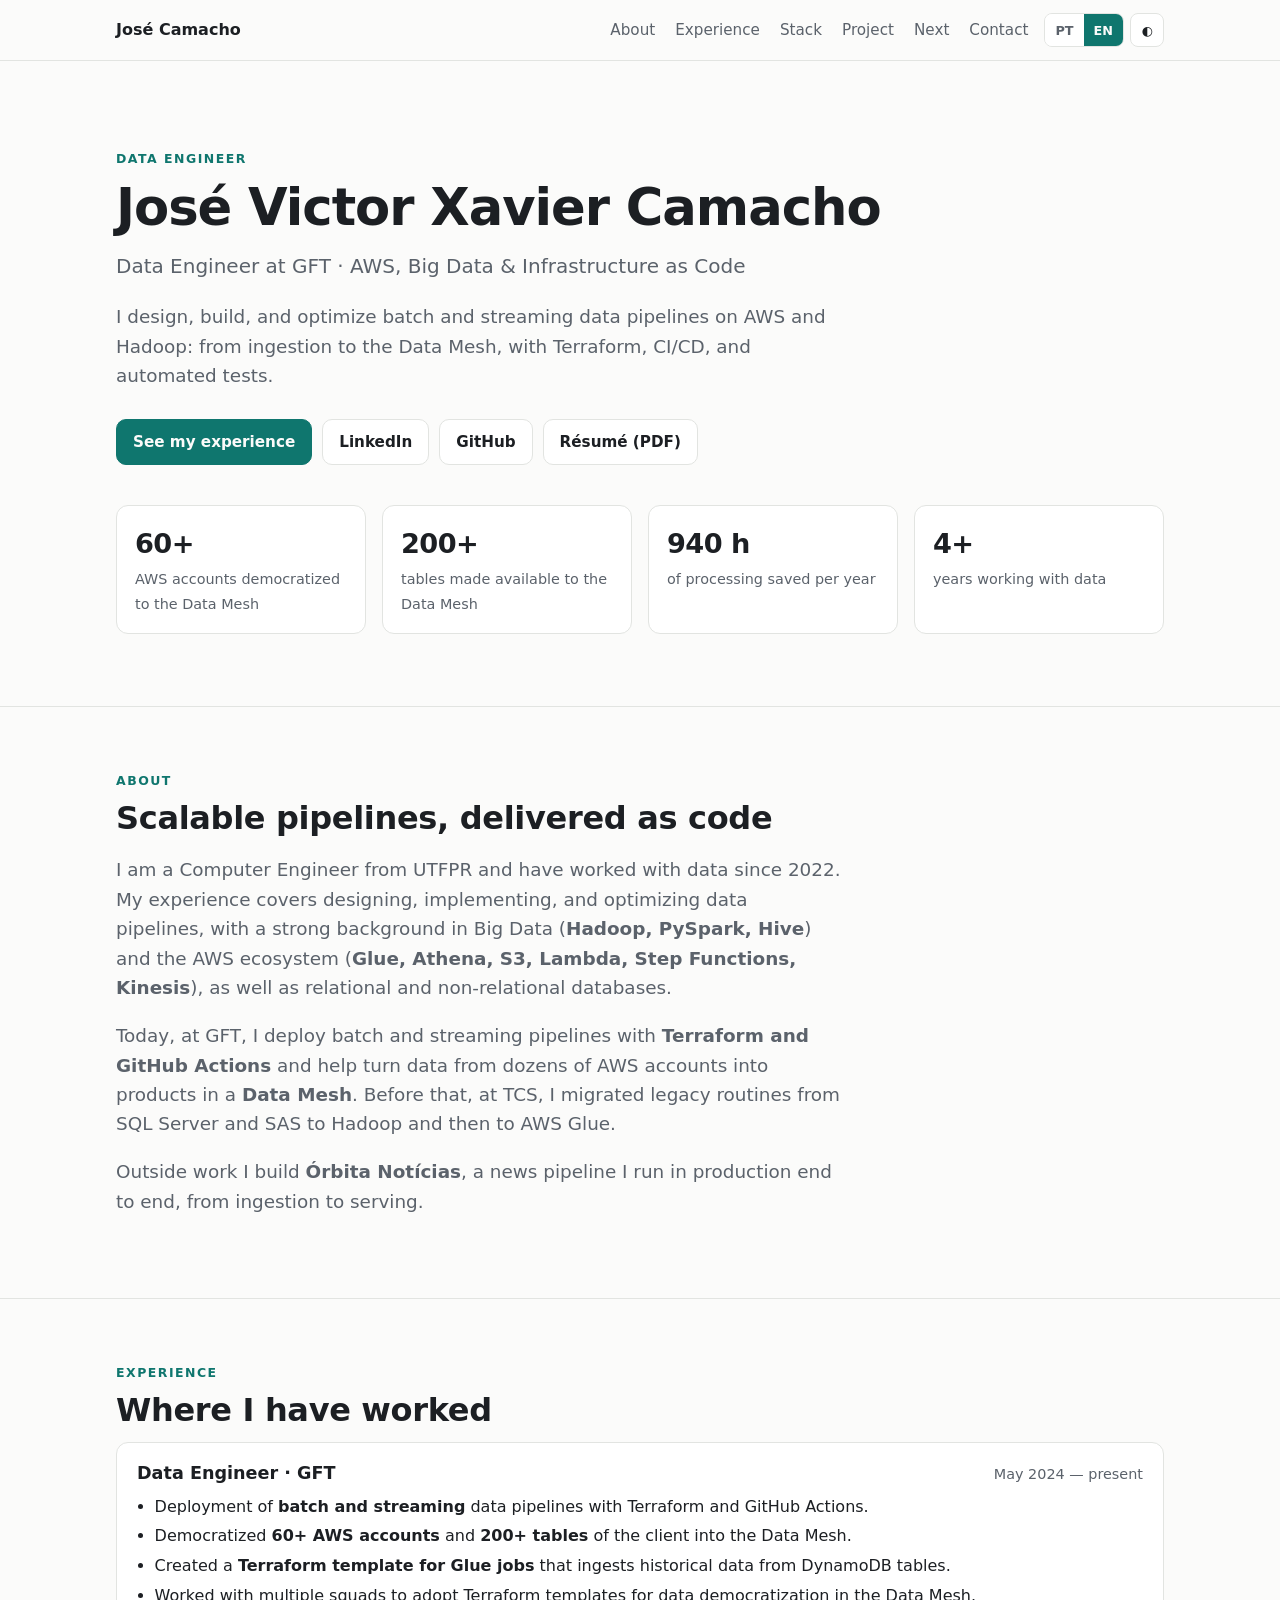
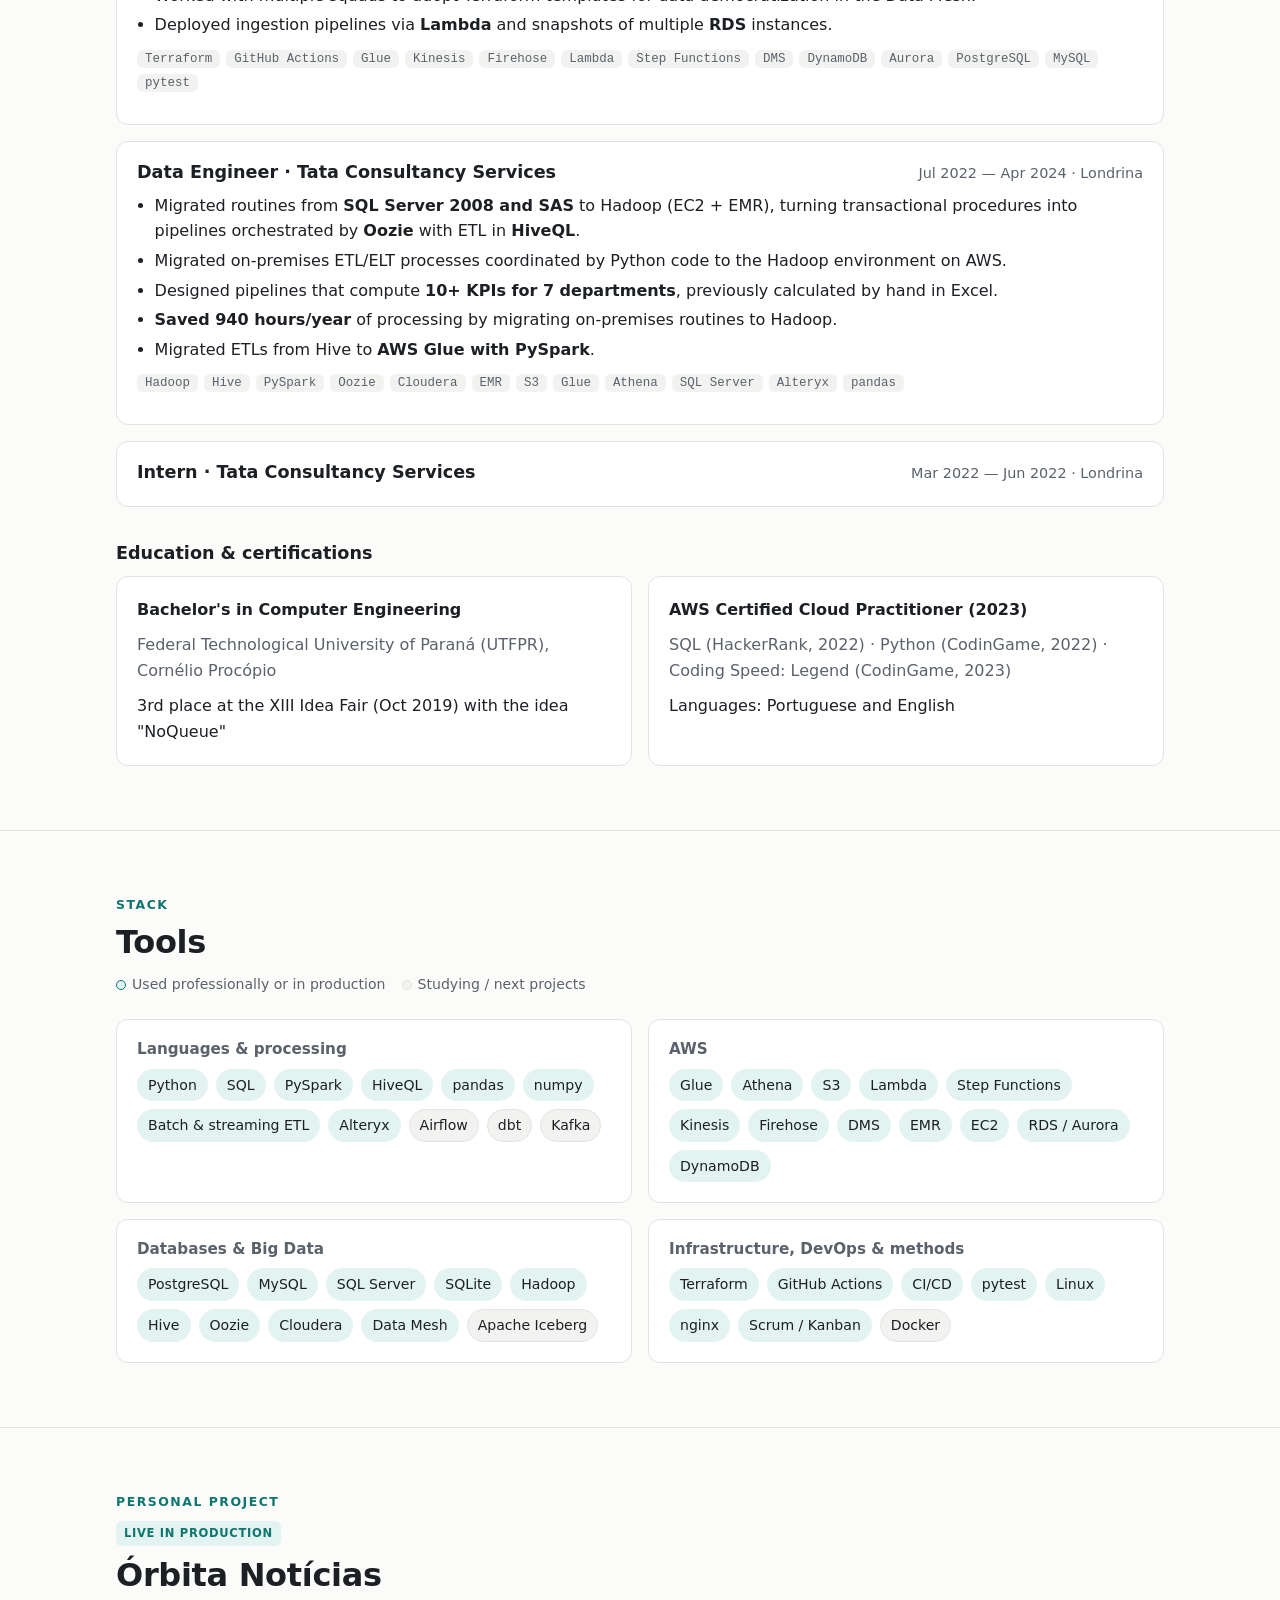
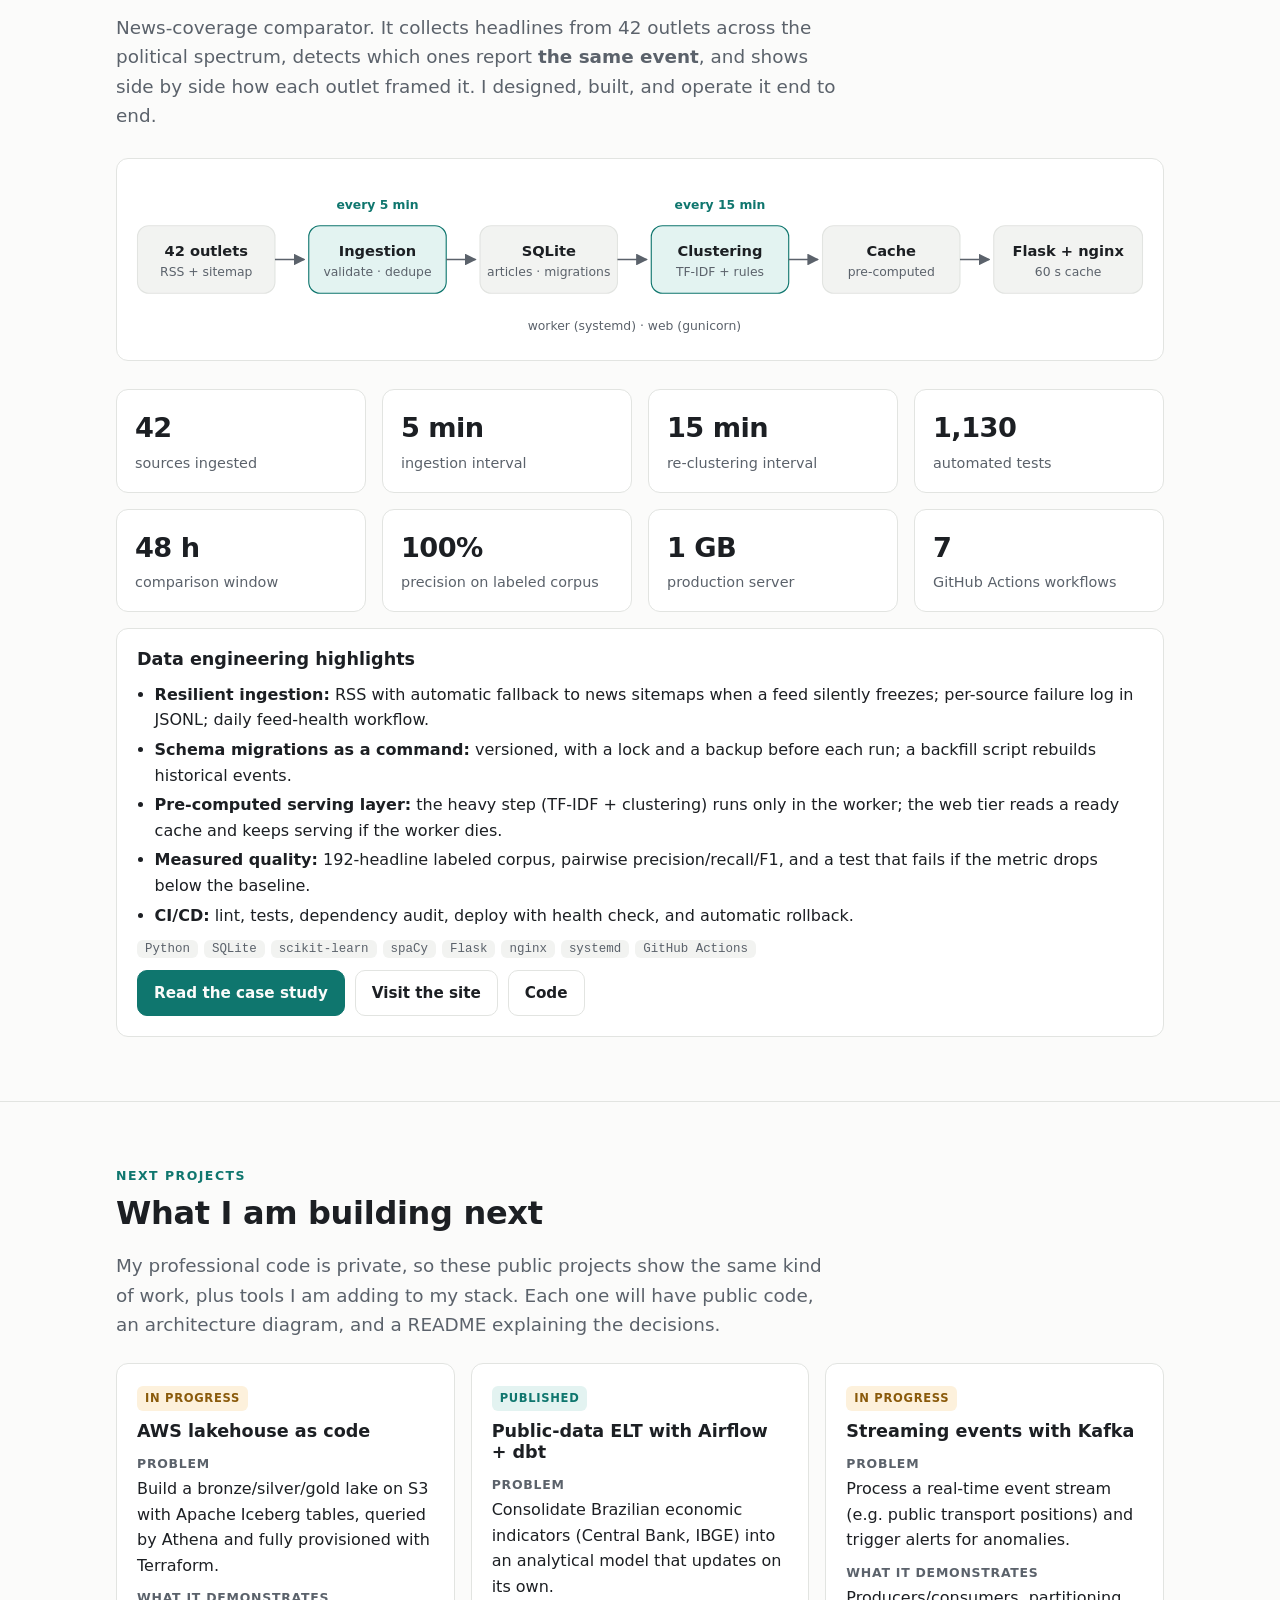
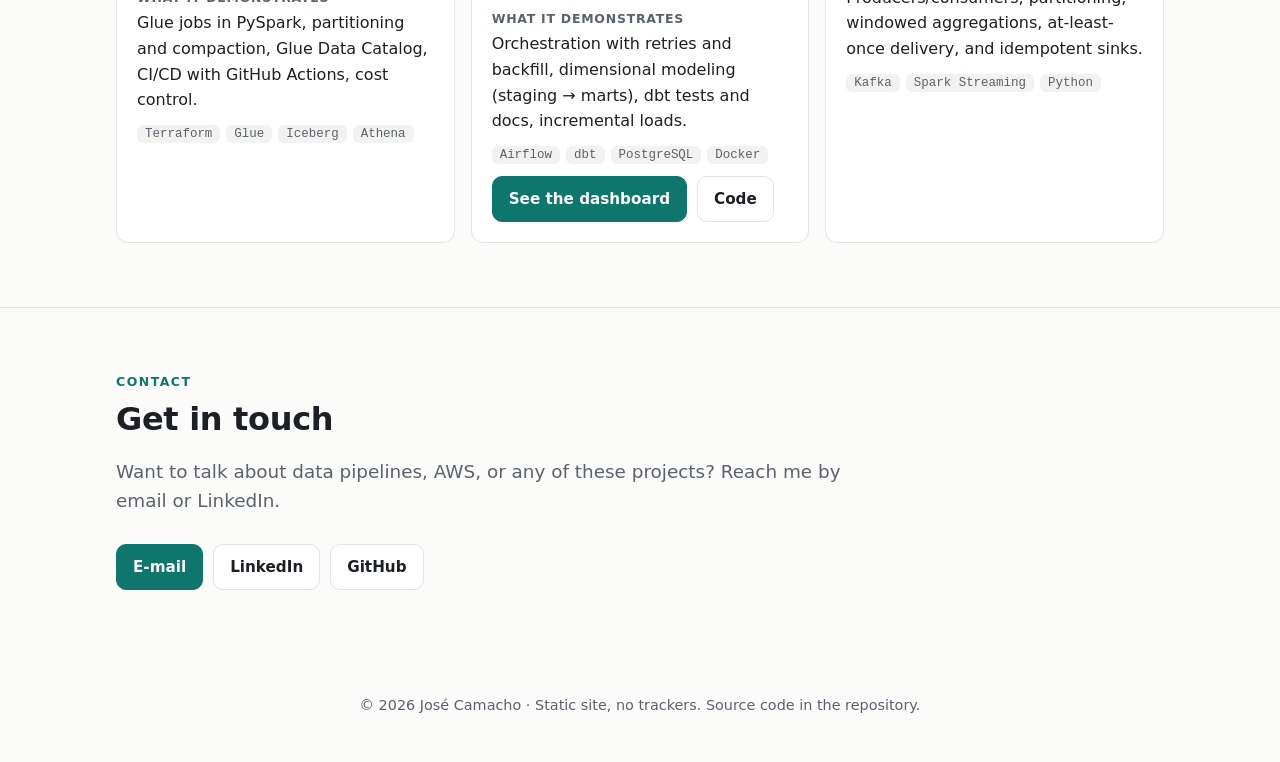
==== index.html @ 3e90113f "Projeto indicadores-br publicado: links para o painel e o código Co-Authored-By: Claude Opus 5.5 <no" ====
<!doctype html>
<html lang="pt-BR">
<head>
<meta charset="utf-8">
<meta name="viewport" content="width=device-width, initial-scale=1">
<title data-title-en="José Camacho · Data Engineer">José Camacho · Engenheiro de Dados</title>
<meta name="description" content="José Camacho, Data Engineer: pipelines batch e streaming em AWS e Hadoop, Terraform, CI/CD e Data Mesh. Data Engineering portfolio.">
<link rel="stylesheet" href="assets/style.css">
</head>
<body>
<header class="topbar">
  <div class="wrap">
    <a class="brand" href="#top" data-cfg="name">José Camacho</a>
    <nav class="nav" aria-label="Principal">
      <a href="#sobre" data-i18n="nav.about">Sobre</a>
      <a href="#experiencia" data-i18n="nav.exp">Experiência</a>
      <a href="#stack" data-i18n="nav.stack">Stack</a>
      <a href="#destaque" data-i18n="nav.featured">Projeto</a>
      <a href="#proximos" data-i18n="nav.roadmap">Próximos</a>
      <a href="#contato" data-i18n="nav.contact">Contato</a>
    </nav>
    <div class="controls">
      <div class="lang-switch" role="group" aria-label="Idioma / Language">
        <button type="button" data-lang="pt" aria-pressed="true">PT</button>
        <button type="button" data-lang="en" aria-pressed="false">EN</button>
      </div>
      <button type="button" class="btn-icon" id="theme-toggle" aria-label="Tema / Theme">◐</button>
    </div>
  </div>
</header>

<main id="top">
  <section class="hero">
    <div class="wrap">
      <p class="eyebrow" data-i18n="hero.eyebrow">Engenheiro de Dados</p>
      <h1>José Victor Xavier Camacho</h1>
      <p class="role" data-i18n="hero.role">Data Engineer na GFT · AWS, Big Data e Infraestrutura como Código</p>
      <p class="lead" data-i18n="hero.lead">Projeto, construo e otimizo pipelines de dados batch e streaming em AWS e Hadoop: da ingestão ao Data Mesh, com Terraform, CI/CD e testes automatizados.</p>
      <div class="actions">
        <a class="btn primary" href="#experiencia" data-i18n="hero.cta.exp">Ver experiência</a>
        <a class="btn" data-cfg-href="linkedin" href="https://www.linkedin.com/in/jvcamacho/">LinkedIn</a>
        <a class="btn" data-cfg-href="github" href="https://github.com/jvcamacho1">GitHub</a>
        <a class="btn" data-cv href="cv/curriculo-pt.pdf" data-i18n="hero.cta.cv">Currículo (PDF)</a>
      </div>
      <div class="grid cols-4" style="margin-top:40px">
        <div class="stat"><b>60+</b><span data-i18n="num.1">contas AWS democratizadas no Data Mesh</span></div>
        <div class="stat"><b>200+</b><span data-i18n="num.2">tabelas disponibilizadas no Data Mesh</span></div>
        <div class="stat"><b data-i18n="num.3.v">940 h</b><span data-i18n="num.3">de processamento economizadas por ano</span></div>
        <div class="stat"><b data-i18n="num.4.v">4+</b><span data-i18n="num.4">anos trabalhando com dados</span></div>
      </div>
    </div>
  </section>

  <section id="sobre">
    <div class="wrap">
      <p class="eyebrow" data-i18n="about.eyebrow">Sobre</p>
      <h2 data-i18n="about.title">Pipelines escaláveis, entregues como código</h2>
      <p class="lead" data-i18n="about.p1">Sou Engenheiro de Computação pela UTFPR e trabalho com dados desde 2022. Minha experiência inclui projetar, implementar e otimizar pipelines de dados, com base sólida em Big Data (<strong>Hadoop, PySpark, Hive</strong>) e no ecossistema AWS (<strong>Glue, Athena, S3, Lambda, Step Functions, Kinesis</strong>), além de bancos relacionais e não relacionais.</p>
      <p class="lead" data-i18n="about.p2">Hoje, na GFT, implanto pipelines batch e streaming com <strong>Terraform e GitHub Actions</strong> e ajudo a transformar dados de dezenas de contas AWS em produtos num <strong>Data Mesh</strong>. Antes, na TCS, migrei rotinas legadas de SQL Server e SAS para Hadoop e, depois, para AWS Glue.</p>
      <p class="lead" data-i18n="about.p3">Fora do trabalho, construo o <strong>Órbita Notícias</strong>, um pipeline de notícias que opero em produção de ponta a ponta, da ingestão ao serving.</p>
    </div>
  </section>

  <section id="experiencia">
    <div class="wrap">
      <p class="eyebrow" data-i18n="exp.eyebrow">Experiência</p>
      <h2 data-i18n="exp.title">Onde trabalhei</h2>
      <div class="timeline">
        <article class="card job">
          <header><h3 data-i18n="exp.gft.role">Data Engineer · GFT</h3><span class="date" data-i18n="exp.gft.date">mai 2024 — atual</span></header>
          <ul class="check">
            <li data-i18n="exp.gft.1">Implantação de pipelines de dados <strong>batch e streaming</strong> com Terraform e GitHub Actions.</li>
            <li data-i18n="exp.gft.2">Democratização de <strong>mais de 60 contas AWS</strong> e <strong>mais de 200 tabelas</strong> do cliente para o Data Mesh.</li>
            <li data-i18n="exp.gft.3">Criação de um <strong>template Terraform para jobs do Glue</strong> que ingere dados históricos de tabelas do DynamoDB.</li>
            <li data-i18n="exp.gft.4">Trabalho com múltiplas squads na adoção de templates Terraform para a democratização de dados no Data Mesh.</li>
            <li data-i18n="exp.gft.5">Implantação de pipelines de ingestão via <strong>Lambda</strong> e snapshots de diversas instâncias do <strong>RDS</strong>.</li>
          </ul>
          <ul class="tags"><li>Terraform</li><li>GitHub Actions</li><li>Glue</li><li>Kinesis</li><li>Firehose</li><li>Lambda</li><li>Step Functions</li><li>DMS</li><li>DynamoDB</li><li>Aurora</li><li>PostgreSQL</li><li>MySQL</li><li>pytest</li></ul>
        </article>
        <article class="card job">
          <header><h3 data-i18n="exp.tcs.role">Data Engineer · Tata Consultancy Services</h3><span class="date" data-i18n="exp.tcs.date">jul 2022 — abr 2024 · Londrina</span></header>
          <ul class="check">
            <li data-i18n="exp.tcs.1">Migração de rotinas do <strong>SQL Server 2008 e SAS</strong> para Hadoop (EC2 + EMR), convertendo procedimentos transacionais em pipelines orquestrados pelo <strong>Oozie</strong> com ETL em <strong>HiveQL</strong>.</li>
            <li data-i18n="exp.tcs.2">Migração de processos ETL/ELT coordenados por código Python on-premises para o ambiente Hadoop na AWS.</li>
            <li data-i18n="exp.tcs.3">Pipelines que calculam <strong>mais de 10 KPIs de 7 departamentos</strong>, antes calculados à mão no Excel.</li>
            <li data-i18n="exp.tcs.4"><strong>Economia de 940 horas/ano</strong> de processamento com a migração do on-premises para Hadoop.</li>
            <li data-i18n="exp.tcs.5">Migração de ETLs em Hive para <strong>AWS Glue com PySpark</strong>.</li>
          </ul>
          <ul class="tags"><li>Hadoop</li><li>Hive</li><li>PySpark</li><li>Oozie</li><li>Cloudera</li><li>EMR</li><li>S3</li><li>Glue</li><li>Athena</li><li>SQL Server</li><li>Alteryx</li><li>pandas</li></ul>
        </article>
        <article class="card job">
          <header><h3 data-i18n="exp.intern.role">Estagiário · Tata Consultancy Services</h3><span class="date" data-i18n="exp.intern.date">mar 2022 — jun 2022 · Londrina</span></header>
        </article>
      </div>

      <h3 style="margin-top:36px" data-i18n="edu.title">Formação e certificações</h3>
      <div class="grid cols-2">
        <div class="card">
          <p><strong data-i18n="edu.degree">Bacharelado em Engenharia da Computação</strong></p>
          <p class="muted" data-i18n="edu.school">Universidade Tecnológica Federal do Paraná (UTFPR), Cornélio Procópio</p>
          <p data-i18n="edu.award">3º lugar na XIII Feira de Ideias (out 2019) com a ideia "NoQueue"</p>
        </div>
        <div class="card">
          <p><strong data-i18n="edu.cert">AWS Certified Cloud Practitioner (2023)</strong></p>
          <p class="muted" data-i18n="edu.courses">SQL (HackerRank, 2022) · Python (CodinGame, 2022) · Coding Speed: Legend (CodinGame, 2023)</p>
          <p data-i18n="edu.lang">Idiomas: português e inglês</p>
        </div>
      </div>
    </div>
  </section>

  <section id="stack">
    <div class="wrap">
      <p class="eyebrow" data-i18n="stack.eyebrow">Stack</p>
      <h2 data-i18n="stack.title">Ferramentas</h2>
      <div class="legend">
        <span><i style="background:var(--accent-soft);border:1px solid var(--accent)"></i><span data-i18n="stack.legend.used">Usado profissionalmente ou em produção</span></span>
        <span><i style="background:var(--surface-2);border:1px solid var(--border)"></i><span data-i18n="stack.legend.learning">Em estudo / próximos projetos</span></span>
      </div>
      <!-- "chip used" = já usado; "chip" = estudando. -->
      <div class="grid cols-2">
        <div class="card stack-group">
          <h3 data-i18n="stack.g.lang">Linguagens e processamento</h3>
          <ul class="chips">
            <li class="chip used">Python</li><li class="chip used">SQL</li><li class="chip used">PySpark</li><li class="chip used">HiveQL</li>
            <li class="chip used">pandas</li><li class="chip used">numpy</li><li class="chip used" data-i18n="stack.batch">ETL batch e streaming</li>
            <li class="chip used">Alteryx</li><li class="chip">Airflow</li><li class="chip">dbt</li><li class="chip">Kafka</li>
          </ul>
        </div>
        <div class="card stack-group">
          <h3 data-i18n="stack.g.aws">AWS</h3>
          <ul class="chips">
            <li class="chip used">Glue</li><li class="chip used">Athena</li><li class="chip used">S3</li><li class="chip used">Lambda</li>
            <li class="chip used">Step Functions</li><li class="chip used">Kinesis</li><li class="chip used">Firehose</li><li class="chip used">DMS</li>
            <li class="chip used">EMR</li><li class="chip used">EC2</li><li class="chip used">RDS / Aurora</li><li class="chip used">DynamoDB</li>
          </ul>
        </div>
        <div class="card stack-group">
          <h3 data-i18n="stack.g.storage">Bancos de dados e Big Data</h3>
          <ul class="chips">
            <li class="chip used">PostgreSQL</li><li class="chip used">MySQL</li><li class="chip used">SQL Server</li><li class="chip used">SQLite</li>
            <li class="chip used">Hadoop</li><li class="chip used">Hive</li><li class="chip used">Oozie</li><li class="chip used">Cloudera</li>
            <li class="chip used">Data Mesh</li><li class="chip">Apache Iceberg</li>
          </ul>
        </div>
        <div class="card stack-group">
          <h3 data-i18n="stack.g.ops">Infraestrutura, DevOps e métodos</h3>
          <ul class="chips">
            <li class="chip used">Terraform</li><li class="chip used">GitHub Actions</li><li class="chip used">CI/CD</li><li class="chip used">pytest</li>
            <li class="chip used">Linux</li><li class="chip used">nginx</li><li class="chip used" data-i18n="stack.agile">Scrum / Kanban</li><li class="chip">Docker</li>
          </ul>
        </div>
      </div>
    </div>
  </section>

  <section id="destaque">
    <div class="wrap">
      <p class="eyebrow" data-i18n="feat.eyebrow">Projeto pessoal</p>
      <span class="badge live" data-i18n="feat.badge">No ar em produção</span>
      <h2>Órbita Notícias</h2>
      <p class="lead" data-i18n="feat.desc">Comparador de cobertura jornalística. Coleta as manchetes de 42 veículos de todo o espectro político, detecta quais tratam do <strong>mesmo acontecimento</strong> e mostra, lado a lado, como cada um enquadrou o fato. Projetei, construí e opero o sistema de ponta a ponta.</p>

      <div class="pipeline">
<svg viewBox="0 0 900 150" role="img" aria-labelledby="pipe-t">
  <title id="pipe-t">Pipeline: fontes → ingestão → SQLite → agrupamento → cache → Flask + nginx</title>
  <defs><marker id="arr" viewBox="0 0 10 10" refX="9" refY="5" markerWidth="7" markerHeight="7" orient="auto"><path d="M0,0 L10,5 L0,10 z" fill="currentColor" style="color:var(--muted)"/></marker></defs>
  <g class="node"><rect x="4" y="45" width="122" height="60" rx="10"/><text x="65" y="72" text-anchor="middle" data-i18n="pipe.src">42 veículos</text><text class="sub" x="65" y="90" text-anchor="middle" data-i18n="pipe.src.sub">RSS + sitemap</text></g>
  <g class="node hl"><rect x="156" y="45" width="122" height="60" rx="10"/><text x="217" y="72" text-anchor="middle" data-i18n="pipe.ingest">Ingestão</text><text class="sub" x="217" y="90" text-anchor="middle" data-i18n="pipe.ingest.sub">valida · deduplica</text></g>
  <g class="node"><rect x="308" y="45" width="122" height="60" rx="10"/><text x="369" y="72" text-anchor="middle" data-i18n="pipe.store">SQLite</text><text class="sub" x="369" y="90" text-anchor="middle" data-i18n="pipe.store.sub">artigos · migrações</text></g>
  <g class="node hl"><rect x="460" y="45" width="122" height="60" rx="10"/><text x="521" y="72" text-anchor="middle" data-i18n="pipe.cluster">Agrupamento</text><text class="sub" x="521" y="90" text-anchor="middle" data-i18n="pipe.cluster.sub">TF-IDF + regras</text></g>
  <g class="node"><rect x="612" y="45" width="122" height="60" rx="10"/><text x="673" y="72" text-anchor="middle" data-i18n="pipe.cache">Cache</text><text class="sub" x="673" y="90" text-anchor="middle" data-i18n="pipe.cache.sub">pré-computado</text></g>
  <g class="node"><rect x="764" y="45" width="132" height="60" rx="10"/><text x="830" y="72" text-anchor="middle" data-i18n="pipe.serve">Flask + nginx</text><text class="sub" x="830" y="90" text-anchor="middle" data-i18n="pipe.serve.sub">cache de 60 s</text></g>
  <path class="edge" d="M126,75 H152" marker-end="url(#arr)"/><path class="edge" d="M278,75 H304" marker-end="url(#arr)"/>
  <path class="edge" d="M430,75 H456" marker-end="url(#arr)"/><path class="edge" d="M582,75 H608" marker-end="url(#arr)"/>
  <path class="edge" d="M734,75 H760" marker-end="url(#arr)"/>
  <text class="edge-label" x="217" y="30" text-anchor="middle" data-i18n="pipe.every5">a cada 5 min</text>
  <text class="edge-label" x="521" y="30" text-anchor="middle" data-i18n="pipe.every15">a cada 15 min</text>
  <text class="sub" x="445" y="138" text-anchor="middle">worker (systemd)  ·  web (gunicorn)</text>
</svg>

      </div>

      <div class="grid cols-4">
        <div class="stat"><b>42</b><span data-i18n="feat.s1">fontes ingeridas</span></div>
        <div class="stat"><b>5 min</b><span data-i18n="feat.s2">intervalo de ingestão</span></div>
        <div class="stat"><b>15 min</b><span data-i18n="feat.s3">intervalo de reagrupamento</span></div>
        <div class="stat"><b data-i18n="feat.v4">1.130</b><span data-i18n="feat.s4">testes automatizados</span></div>
        <div class="stat"><b>48 h</b><span data-i18n="feat.s5">janela de comparação</span></div>
        <div class="stat"><b>100%</b><span data-i18n="feat.s6">precision no corpus rotulado</span></div>
        <div class="stat"><b>1 GB</b><span data-i18n="feat.s7">servidor de produção</span></div>
        <div class="stat"><b>7</b><span data-i18n="feat.s8">workflows no GitHub Actions</span></div>
      </div>

      <div class="card" style="margin-top:16px">
        <h3 data-i18n="feat.hl.title">Destaques de engenharia de dados</h3>
        <ul class="check">
          <li data-i18n="feat.hl.1"><strong>Ingestão resiliente:</strong> RSS com fallback automático para o sitemap de notícias quando o feed congela sem aviso; log de falhas por fonte em JSONL; workflow diário de saúde dos feeds.</li>
          <li data-i18n="feat.hl.2"><strong>Migrações de schema como comando:</strong> versionadas, com trava e backup antes de cada execução; um script de backfill reconstrói eventos antigos.</li>
          <li data-i18n="feat.hl.3"><strong>Camada de serving pré-computada:</strong> a etapa pesada (TF-IDF + agrupamento) roda só no worker; a camada web lê um cache pronto e continua no ar se o worker cair.</li>
          <li data-i18n="feat.hl.4"><strong>Qualidade medida:</strong> corpus rotulado de 192 manchetes, precision/recall/F1 por par e um teste que reprova se a métrica cair abaixo da linha de base.</li>
          <li data-i18n="feat.hl.5"><strong>CI/CD:</strong> lint, testes, auditoria de dependências, deploy com health check e rollback automático.</li>
        </ul>
        <ul class="tags"><li>Python</li><li>SQLite</li><li>scikit-learn</li><li>spaCy</li><li>Flask</li><li>nginx</li><li>systemd</li><li>GitHub Actions</li></ul>
        <div class="actions" style="margin-top:12px">
          <a class="btn primary" href="projetos/orbita.html" data-i18n="feat.cta.case">Ler o estudo de caso</a>
          <a class="btn" data-cfg-href="orbita_site" href="#" data-i18n="feat.cta.site">Visitar o site</a>
          <a class="btn" data-cfg-href="orbita_repo" href="#" data-i18n="feat.cta.repo">Código</a>
        </div>
      </div>
    </div>
  </section>

  <section id="proximos">
    <div class="wrap">
      <p class="eyebrow" data-i18n="road.eyebrow">Próximos projetos</p>
      <h2 data-i18n="road.title">O que estou construindo agora</h2>
      <p class="lead" data-i18n="road.lead">Meu código profissional é privado, então estes projetos públicos mostram o mesmo tipo de trabalho, somados a ferramentas que estou adicionando à minha stack. Cada um terá código público, diagrama de arquitetura e um README explicando as decisões.</p>
      <div class="grid cols-3" style="margin-top:24px">
        <article class="card">
          <span class="badge" data-i18n="road.badge">Em construção</span>
          <h3 data-i18n="road.1.title">Lakehouse na AWS como código</h3>
          <dl>
            <dt data-i18n="road.dt.problem">Problema</dt>
            <dd data-i18n="road.1.problem">Montar um lake bronze/silver/gold no S3 com tabelas Apache Iceberg, consultado pelo Athena e provisionado inteiro com Terraform.</dd>
            <dt data-i18n="road.dt.shows">O que demonstra</dt>
            <dd data-i18n="road.1.shows">Jobs do Glue em PySpark, particionamento e compactação, Glue Data Catalog, CI/CD com GitHub Actions, controle de custos.</dd>
          </dl>
          <ul class="tags"><li>Terraform</li><li>Glue</li><li>Iceberg</li><li>Athena</li></ul>
        </article>
        <article class="card">
          <span class="badge live" data-i18n="road.badge.live">Publicado</span>
          <h3 data-i18n="road.2.title">ELT de dados públicos com Airflow + dbt</h3>
          <dl>
            <dt data-i18n="road.dt.problem">Problema</dt>
            <dd data-i18n="road.2.problem">Consolidar indicadores econômicos brasileiros (Banco Central, IBGE) num modelo analítico que se atualiza sozinho.</dd>
            <dt data-i18n="road.dt.shows">O que demonstra</dt>
            <dd data-i18n="road.2.shows">Orquestração com retries e backfill, modelagem dimensional (staging → marts), testes e documentação no dbt, cargas incrementais.</dd>
          </dl>
          <ul class="tags"><li>Airflow</li><li>dbt</li><li>PostgreSQL</li><li>Docker</li></ul>
          <div class="actions" style="margin-top:12px">
            <a class="btn primary" href="https://jvcamacho1.github.io/indicadores-br/" data-i18n="road.2.painel">Ver o painel</a>
            <a class="btn" href="https://github.com/jvcamacho1/indicadores-br" data-i18n="feat.cta.repo">Código</a>
          </div>
        </article>
        <article class="card">
          <span class="badge" data-i18n="road.badge">Em construção</span>
          <h3 data-i18n="road.3.title">Eventos em streaming com Kafka</h3>
          <dl>
            <dt data-i18n="road.dt.problem">Problema</dt>
            <dd data-i18n="road.3.problem">Processar um fluxo de eventos em tempo real (ex.: posição dos ônibus) e disparar alertas quando houver anomalia.</dd>
            <dt data-i18n="road.dt.shows">O que demonstra</dt>
            <dd data-i18n="road.3.shows">Producers/consumers, particionamento, agregações em janelas de tempo, entrega at-least-once e sinks idempotentes.</dd>
          </dl>
          <ul class="tags"><li>Kafka</li><li>Spark Streaming</li><li>Python</li></ul>
        </article>
      </div>
    </div>
  </section>

  <section id="contato">
    <div class="wrap">
      <p class="eyebrow" data-i18n="contact.eyebrow">Contato</p>
      <h2 data-i18n="contact.title">Fale comigo</h2>
      <p class="lead" data-i18n="contact.lead">Quer conversar sobre pipelines de dados, AWS ou algum destes projetos? Me chame por e-mail ou pelo LinkedIn.</p>
      <div class="actions">
        <a class="btn primary" data-cfg-href="email" href="mailto:jv_camacho@hotmail.com">E-mail</a>
        <a class="btn" data-cfg-href="linkedin" href="https://www.linkedin.com/in/jvcamacho/">LinkedIn</a>
        <a class="btn" data-cfg-href="github" href="https://github.com/jvcamacho1">GitHub</a>
      </div>
    </div>
  </section>
</main>

<footer>
  <div class="wrap">© <span id="year"></span> <span data-cfg="name">José Camacho</span> · <span data-i18n="footer.text">Site estático, sem rastreadores. Código-fonte no repositório.</span></div>
</footer>
<script src="assets/i18n.js"></script>
</body>
</html>
---- assets/style.css ----
/* Portfolio — tema claro/escuro, mobile primeiro. Sem dependências. */
:root {
  --bg: #fbfbfa;
  --surface: #ffffff;
  --surface-2: #f2f3f1;
  --text: #1c1f23;
  --muted: #5b626b;
  --border: #e2e4e1;
  --accent: #0f766e;
  --accent-soft: #e3f3f1;
  --warn-soft: #fdf1dc;
  --warn: #8a5a0b;
  --code-bg: #f2f3f1;
  --radius: 12px;
  --maxw: 1080px;
  --font: "Inter", system-ui, -apple-system, "Segoe UI", Roboto, sans-serif;
  --mono: "JetBrains Mono", ui-monospace, SFMono-Regular, Menlo, Consolas, monospace;
  color-scheme: light;
}
@media (prefers-color-scheme: dark) {
  :root:not([data-theme="light"]) {
    --bg: #0f1215; --surface: #161a1e; --surface-2: #1d2227; --text: #e7e9ea;
    --muted: #9aa3ab; --border: #2a3036; --accent: #5eead4; --accent-soft: #123330;
    --warn-soft: #3a2c12; --warn: #f3c46b; --code-bg: #1d2227; color-scheme: dark;
  }
}
:root[data-theme="dark"] {
  --bg: #0f1215; --surface: #161a1e; --surface-2: #1d2227; --text: #e7e9ea;
  --muted: #9aa3ab; --border: #2a3036; --accent: #5eead4; --accent-soft: #123330;
  --warn-soft: #3a2c12; --warn: #f3c46b; --code-bg: #1d2227; color-scheme: dark;
}

*, *::before, *::after { box-sizing: border-box; }
html { scroll-behavior: smooth; }
body {
  margin: 0; background: var(--bg); color: var(--text);
  font: 16px/1.6 var(--font); -webkit-font-smoothing: antialiased;
  overflow-x: hidden;
}
a { color: var(--accent); text-underline-offset: 3px; }
img, svg { max-width: 100%; height: auto; }
code { font-family: var(--mono); font-size: .88em; background: var(--code-bg); padding: .1em .35em; border-radius: 5px; }
.wrap { max-width: var(--maxw); margin: 0 auto; padding: 0 16px; }

/* Cabeçalho */
.topbar {
  position: sticky; top: 0; z-index: 10;
  background: color-mix(in srgb, var(--bg) 88%, transparent);
  backdrop-filter: blur(8px); border-bottom: 1px solid var(--border);
}
.topbar .wrap { display: flex; align-items: center; gap: 16px; height: 60px; }
.brand { font-weight: 700; color: var(--text); text-decoration: none; margin-right: auto; white-space: nowrap; }
.nav { display: none; gap: 20px; }
.nav a { color: var(--muted); text-decoration: none; font-size: .95rem; }
.nav a:hover { color: var(--text); }
@media (min-width: 820px) { .nav { display: flex; } }
.controls { display: flex; gap: 6px; }
.btn-icon {
  border: 1px solid var(--border); background: var(--surface); color: var(--text);
  border-radius: 8px; height: 34px; min-width: 34px; padding: 0 10px;
  font: 600 .8rem var(--font); cursor: pointer;
}
.btn-icon:hover { border-color: var(--accent); }
.lang-switch { display: inline-flex; border: 1px solid var(--border); border-radius: 8px; overflow: hidden; }
.lang-switch button { border: 0; background: var(--surface); color: var(--muted); height: 32px; padding: 0 10px; font: 600 .8rem var(--font); cursor: pointer; }
.lang-switch button[aria-pressed="true"] { background: var(--accent); color: var(--bg); }

/* Seções */
section { padding: 64px 0; border-bottom: 1px solid var(--border); }
section:last-of-type { border-bottom: 0; }
h1, h2, h3 { line-height: 1.2; margin: 0 0 12px; }
h1 { font-size: clamp(2rem, 6vw, 3.2rem); letter-spacing: -.02em; }
h2 { font-size: clamp(1.5rem, 4vw, 2rem); letter-spacing: -.01em; }
h3 { font-size: 1.1rem; }
.eyebrow { text-transform: uppercase; letter-spacing: .12em; font-size: .78rem; font-weight: 700; color: var(--accent); margin: 0 0 8px; }
.lead { font-size: 1.15rem; color: var(--muted); max-width: 62ch; }
.muted { color: var(--muted); }

.hero { padding: 88px 0 72px; }
.hero .role { font-size: 1.25rem; color: var(--muted); margin: 0 0 20px; }
.actions { display: flex; flex-wrap: wrap; gap: 10px; margin-top: 28px; }
.btn {
  display: inline-flex; align-items: center; gap: 8px; padding: 10px 16px;
  border-radius: 10px; border: 1px solid var(--border); background: var(--surface);
  color: var(--text); text-decoration: none; font-weight: 600; font-size: .95rem;
}
.btn:hover { border-color: var(--accent); }
.btn.primary { background: var(--accent); border-color: var(--accent); color: var(--bg); }

/* Grades e cartões */
.grid { display: grid; gap: 16px; }
@media (min-width: 700px) { .grid.cols-2 { grid-template-columns: repeat(2, 1fr); } .grid.cols-3 { grid-template-columns: repeat(3, 1fr); } }
@media (min-width: 560px) { .grid.cols-4 { grid-template-columns: repeat(2, 1fr); } }
@media (min-width: 900px) { .grid.cols-4 { grid-template-columns: repeat(4, 1fr); } }
.card { background: var(--surface); border: 1px solid var(--border); border-radius: var(--radius); padding: 20px; }
.card p { margin: 0 0 10px; }
.card p:last-child { margin-bottom: 0; }

.stat { background: var(--surface); border: 1px solid var(--border); border-radius: var(--radius); padding: 16px 18px; }
.stat b { display: block; font-size: 1.7rem; letter-spacing: -.02em; }
.stat span { color: var(--muted); font-size: .9rem; }

/* Stack */
.stack-group h3 { font-size: .95rem; color: var(--muted); font-weight: 600; margin-bottom: 10px; }
.chips { display: flex; flex-wrap: wrap; gap: 8px; list-style: none; margin: 0; padding: 0; }
.chip { font-size: .88rem; padding: 4px 10px; border-radius: 999px; background: var(--surface-2); border: 1px solid var(--border); }
.chip.used { background: var(--accent-soft); border-color: transparent; color: var(--text); }
.legend { display: flex; flex-wrap: wrap; gap: 16px; font-size: .88rem; color: var(--muted); margin: 8px 0 24px; }
.legend i { display: inline-block; width: 10px; height: 10px; border-radius: 50%; margin-right: 6px; vertical-align: middle; }

/* Pipeline */
.pipeline { margin: 28px 0; background: var(--surface); border: 1px solid var(--border); border-radius: var(--radius); padding: 16px; overflow-x: auto; }
.pipeline svg { display: block; min-width: 640px; width: 100%; }
.pipeline .node rect { fill: var(--surface-2); stroke: var(--border); }
.pipeline .node.hl rect { fill: var(--accent-soft); stroke: var(--accent); }
.pipeline text { fill: var(--text); font: 600 13px var(--font); }
.pipeline text.sub { fill: var(--muted); font: 400 11px var(--font); }
.pipeline .edge { stroke: var(--muted); stroke-width: 1.5; fill: none; }
.pipeline .edge-label { fill: var(--accent); font: 600 11px var(--font); }

/* Projeto em destaque / roadmap */
.feature { display: grid; gap: 24px; }
.tags { display: flex; flex-wrap: wrap; gap: 6px; margin: 12px 0; padding: 0; list-style: none; }
.tags li { font: 500 .78rem var(--mono); padding: 2px 8px; border-radius: 6px; background: var(--surface-2); color: var(--muted); }
.badge { display: inline-block; font-size: .72rem; font-weight: 700; text-transform: uppercase; letter-spacing: .06em; padding: 3px 8px; border-radius: 6px; background: var(--warn-soft); color: var(--warn); margin-bottom: 10px; }
.badge.live { background: var(--accent-soft); color: var(--accent); }
.card dl { margin: 0; }
.card dt { font-size: .78rem; text-transform: uppercase; letter-spacing: .06em; color: var(--muted); margin-top: 10px; font-weight: 700; }
.card dd { margin: 2px 0 0; }
ul.check { padding-left: 1.1em; margin: 8px 0 0; }
ul.check li { margin: 4px 0; }

/* Estudo de caso */
.case section { padding: 44px 0; }
.case .toc { display: flex; flex-wrap: wrap; gap: 8px; margin-top: 20px; }
.case .toc a { font-size: .88rem; padding: 4px 10px; border: 1px solid var(--border); border-radius: 999px; text-decoration: none; color: var(--muted); }
.case p, .case li { max-width: 72ch; }
table { border-collapse: collapse; width: 100%; font-size: .92rem; }
.table-wrap { overflow-x: auto; border: 1px solid var(--border); border-radius: var(--radius); background: var(--surface); }
th, td { text-align: left; padding: 10px 14px; border-bottom: 1px solid var(--border); }
th { font-size: .8rem; text-transform: uppercase; letter-spacing: .05em; color: var(--muted); }
tr:last-child td { border-bottom: 0; }
tr.hl td { background: var(--accent-soft); font-weight: 600; }
.callout { border-left: 3px solid var(--accent); background: var(--surface); padding: 12px 16px; border-radius: 0 var(--radius) var(--radius) 0; margin: 16px 0; }

footer { padding: 40px 0; color: var(--muted); font-size: .9rem; text-align: center; }
:focus-visible { outline: 2px solid var(--accent); outline-offset: 2px; }
@media (prefers-reduced-motion: reduce) { html { scroll-behavior: auto; } }

/* Experiência */
.timeline { display: grid; gap: 16px; }
.job header { display: flex; flex-wrap: wrap; justify-content: space-between; align-items: baseline; gap: 4px 16px; }
.job header h3 { margin: 0; }
.job .date { color: var(--muted); font-size: .9rem; white-space: nowrap; }
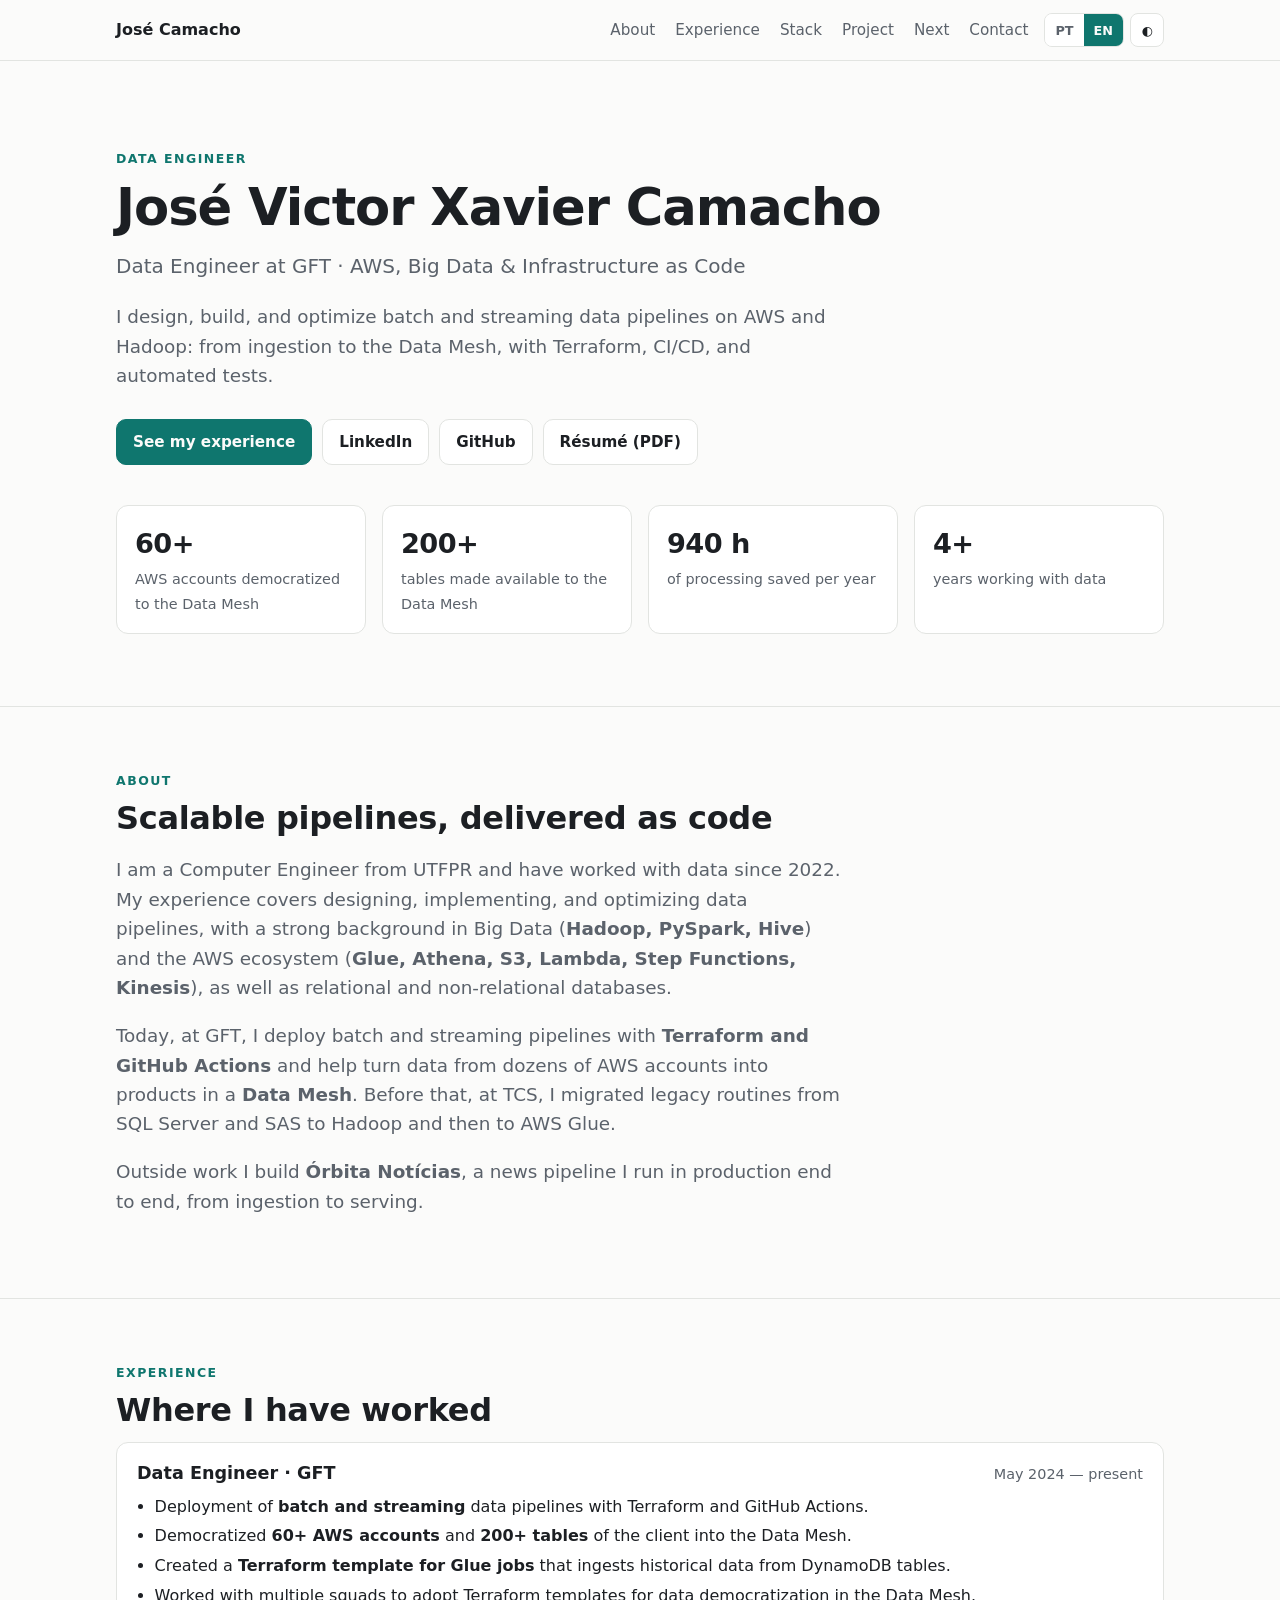
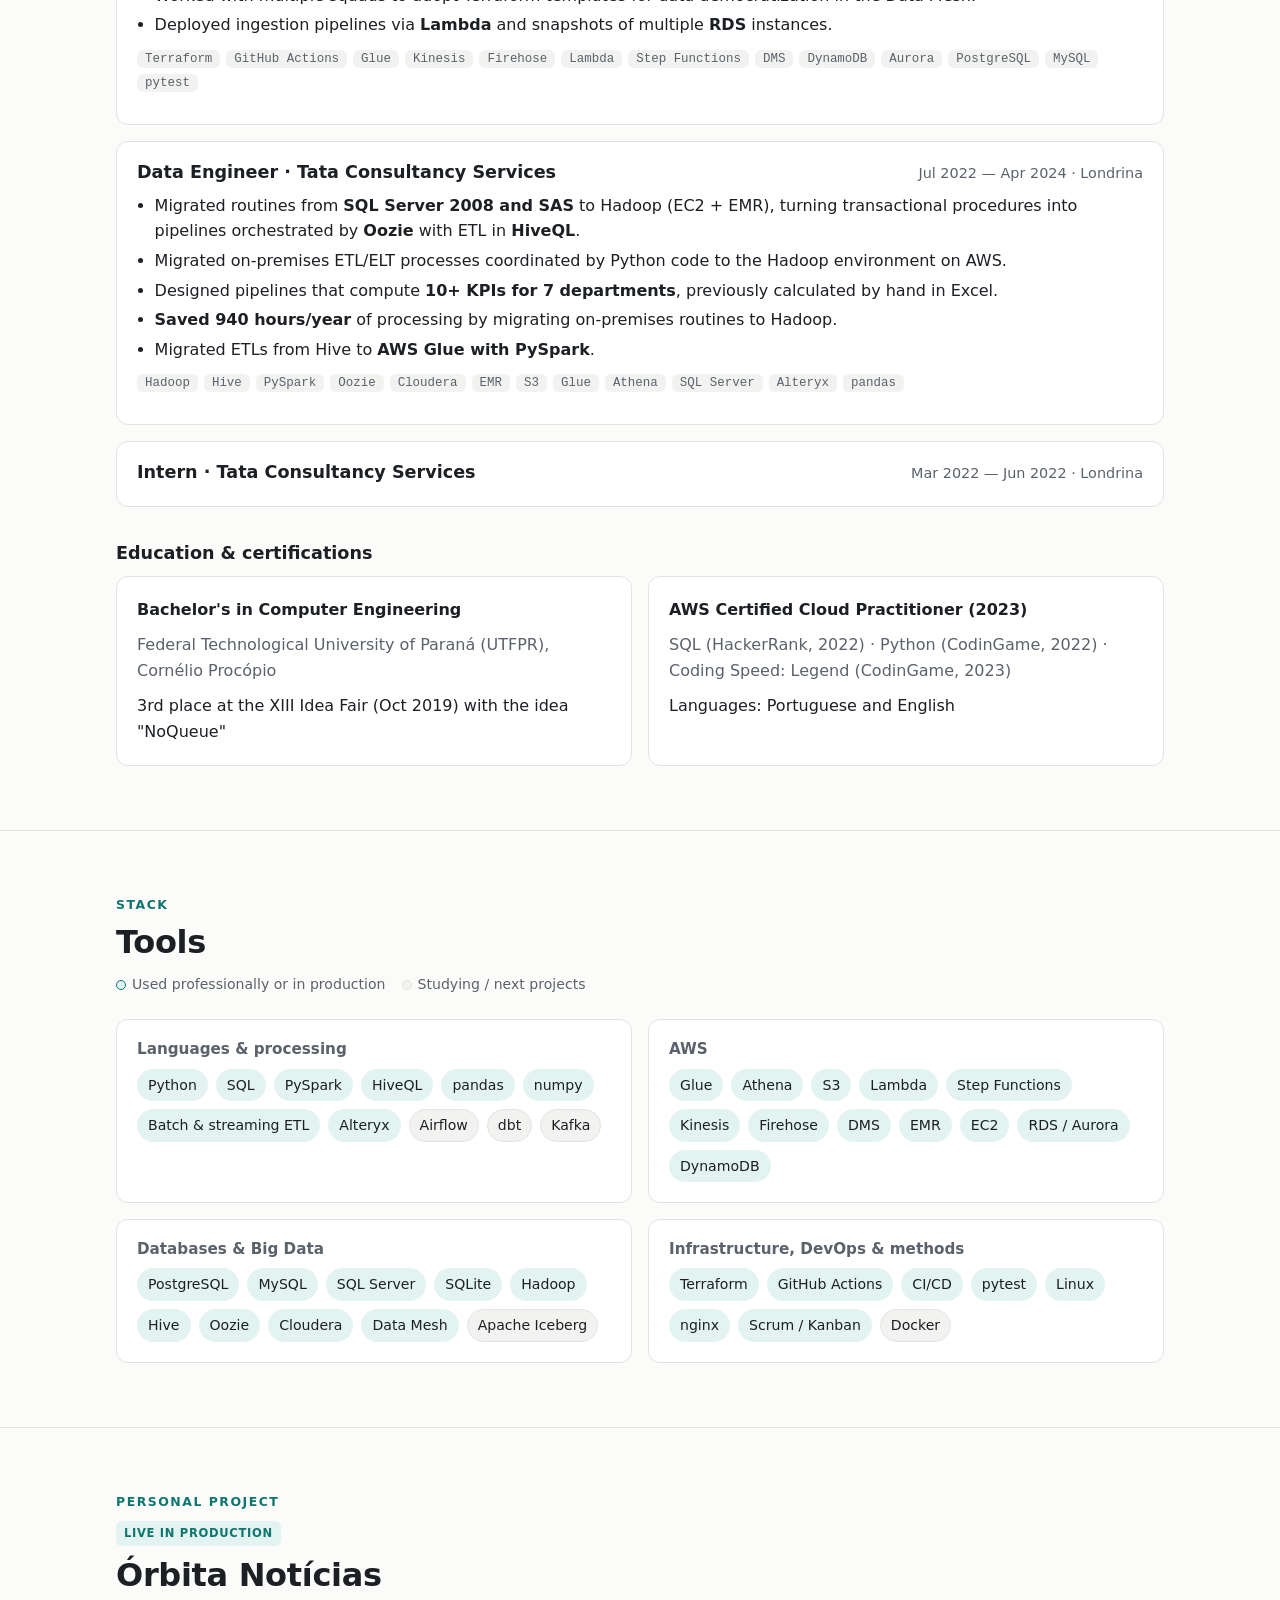
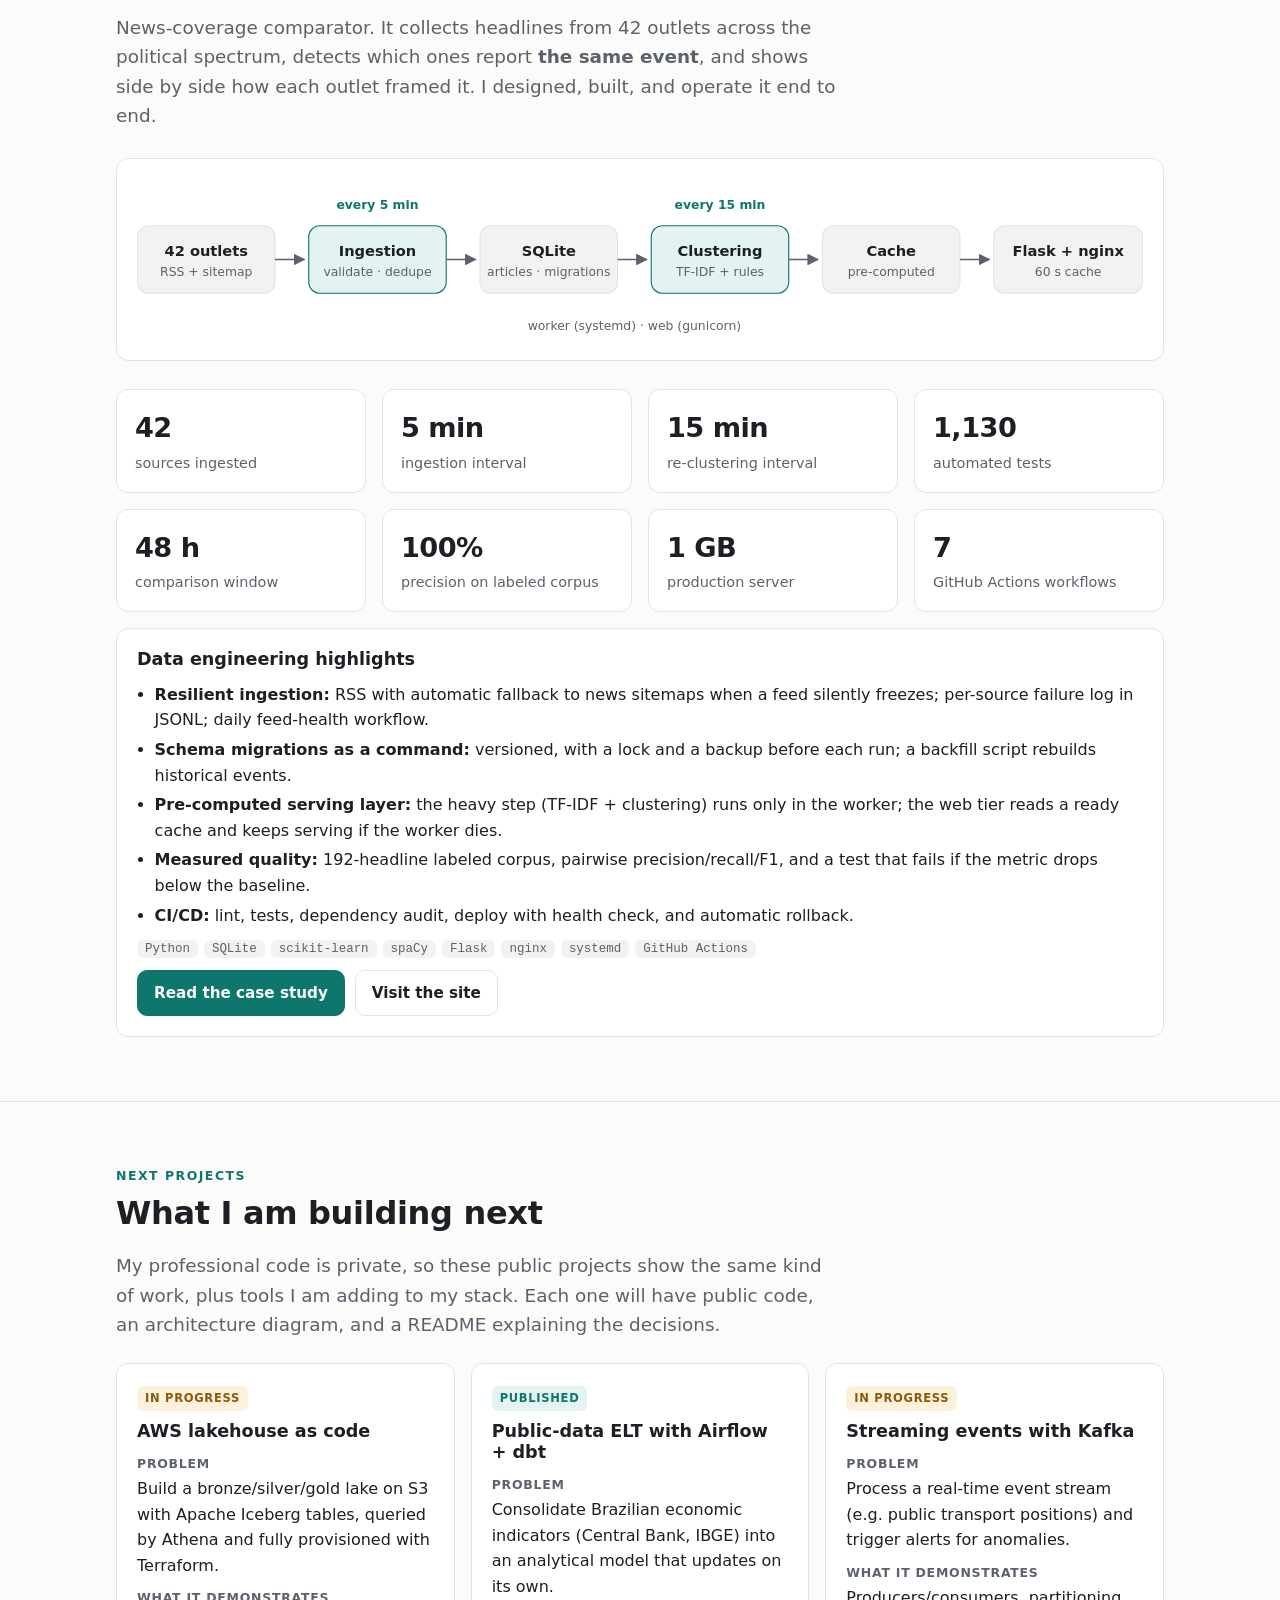
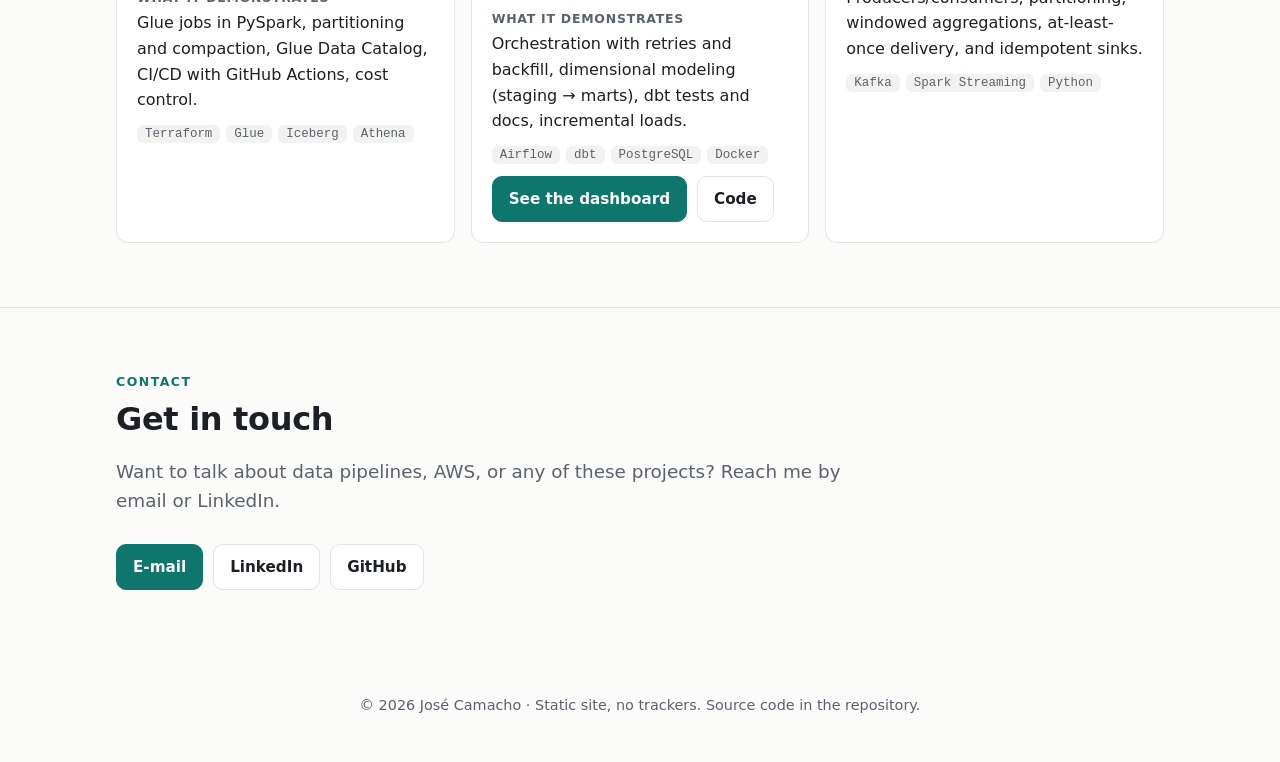
==== commit 7b9f995c: "Remove os links para o código do Órbita, que é privado O repositório orbita não é público, então o b" ====
--- a/index.html
+++ b/index.html
@@ -205,7 +205,6 @@
         <div class="actions" style="margin-top:12px">
           <a class="btn primary" href="projetos/orbita.html" data-i18n="feat.cta.case">Ler o estudo de caso</a>
           <a class="btn" data-cfg-href="orbita_site" href="#" data-i18n="feat.cta.site">Visitar o site</a>
-          <a class="btn" data-cfg-href="orbita_repo" href="#" data-i18n="feat.cta.repo">Código</a>
         </div>
       </div>
     </div>
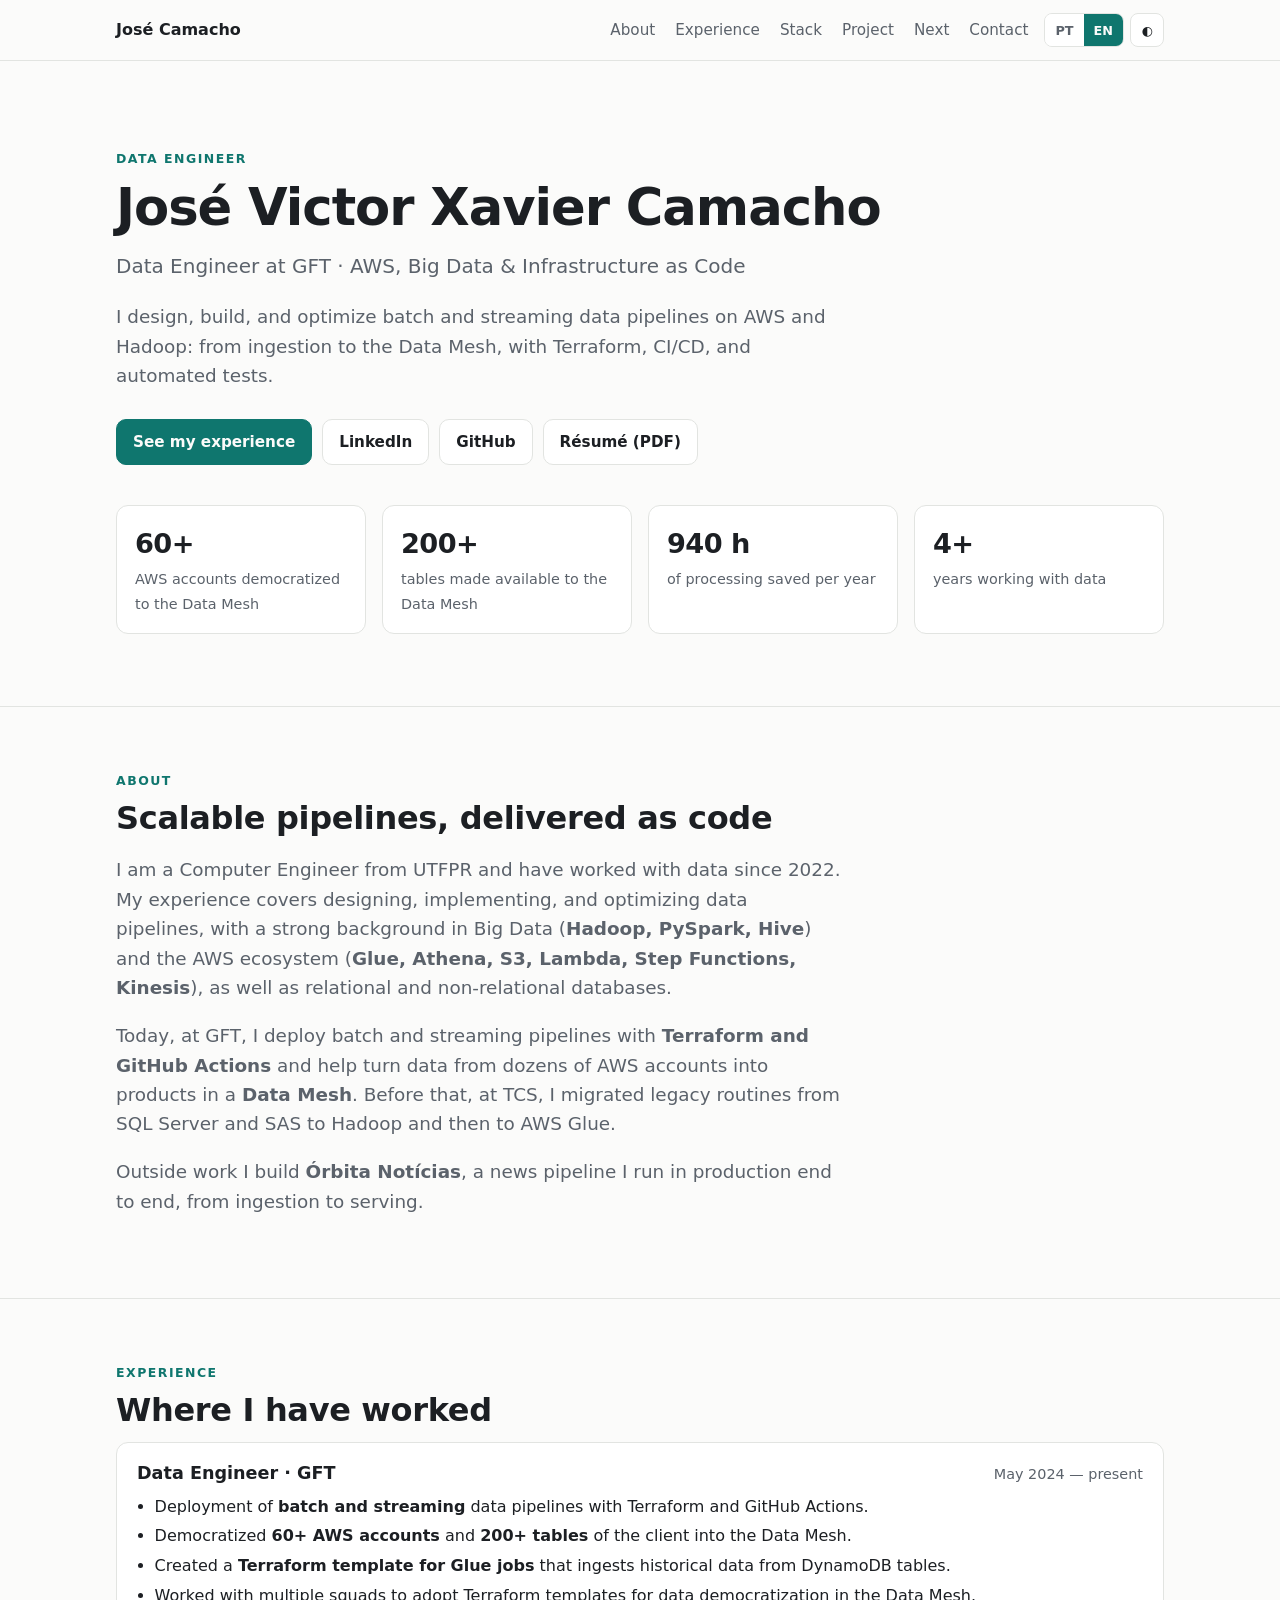
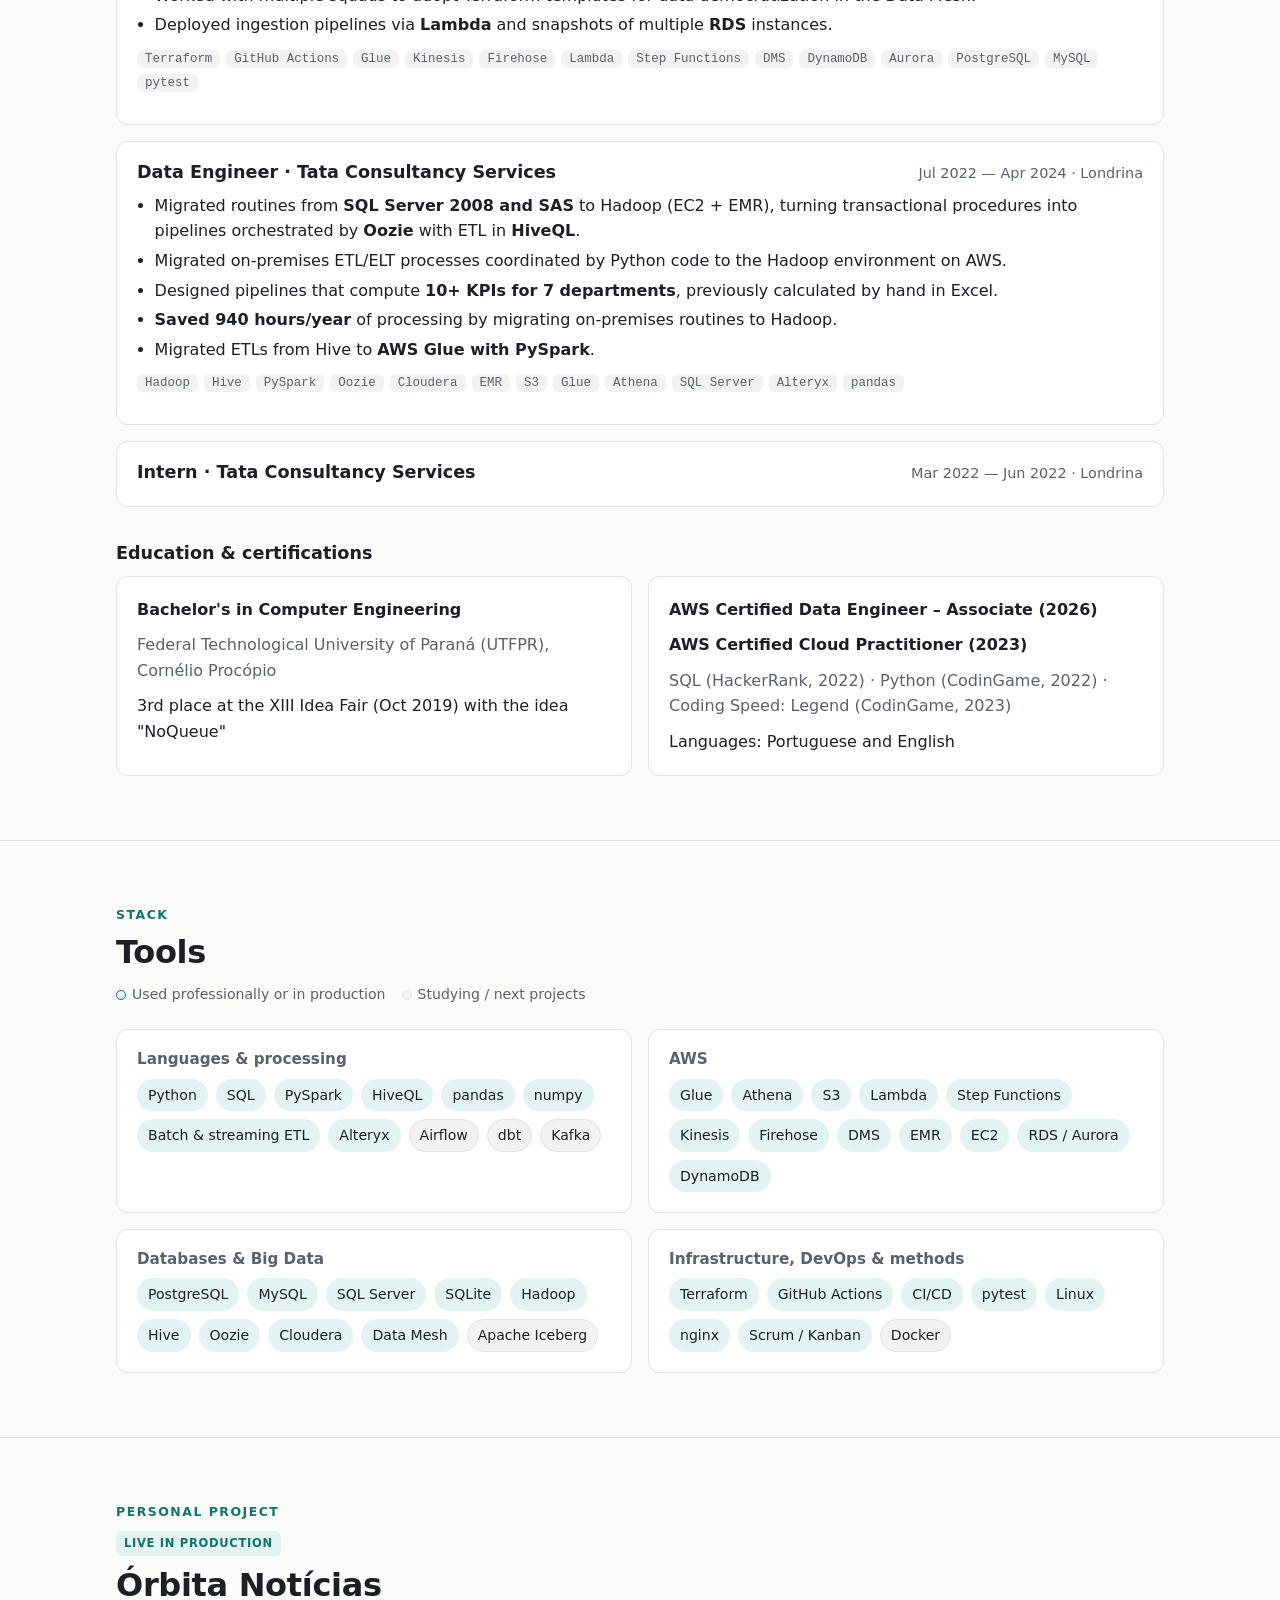
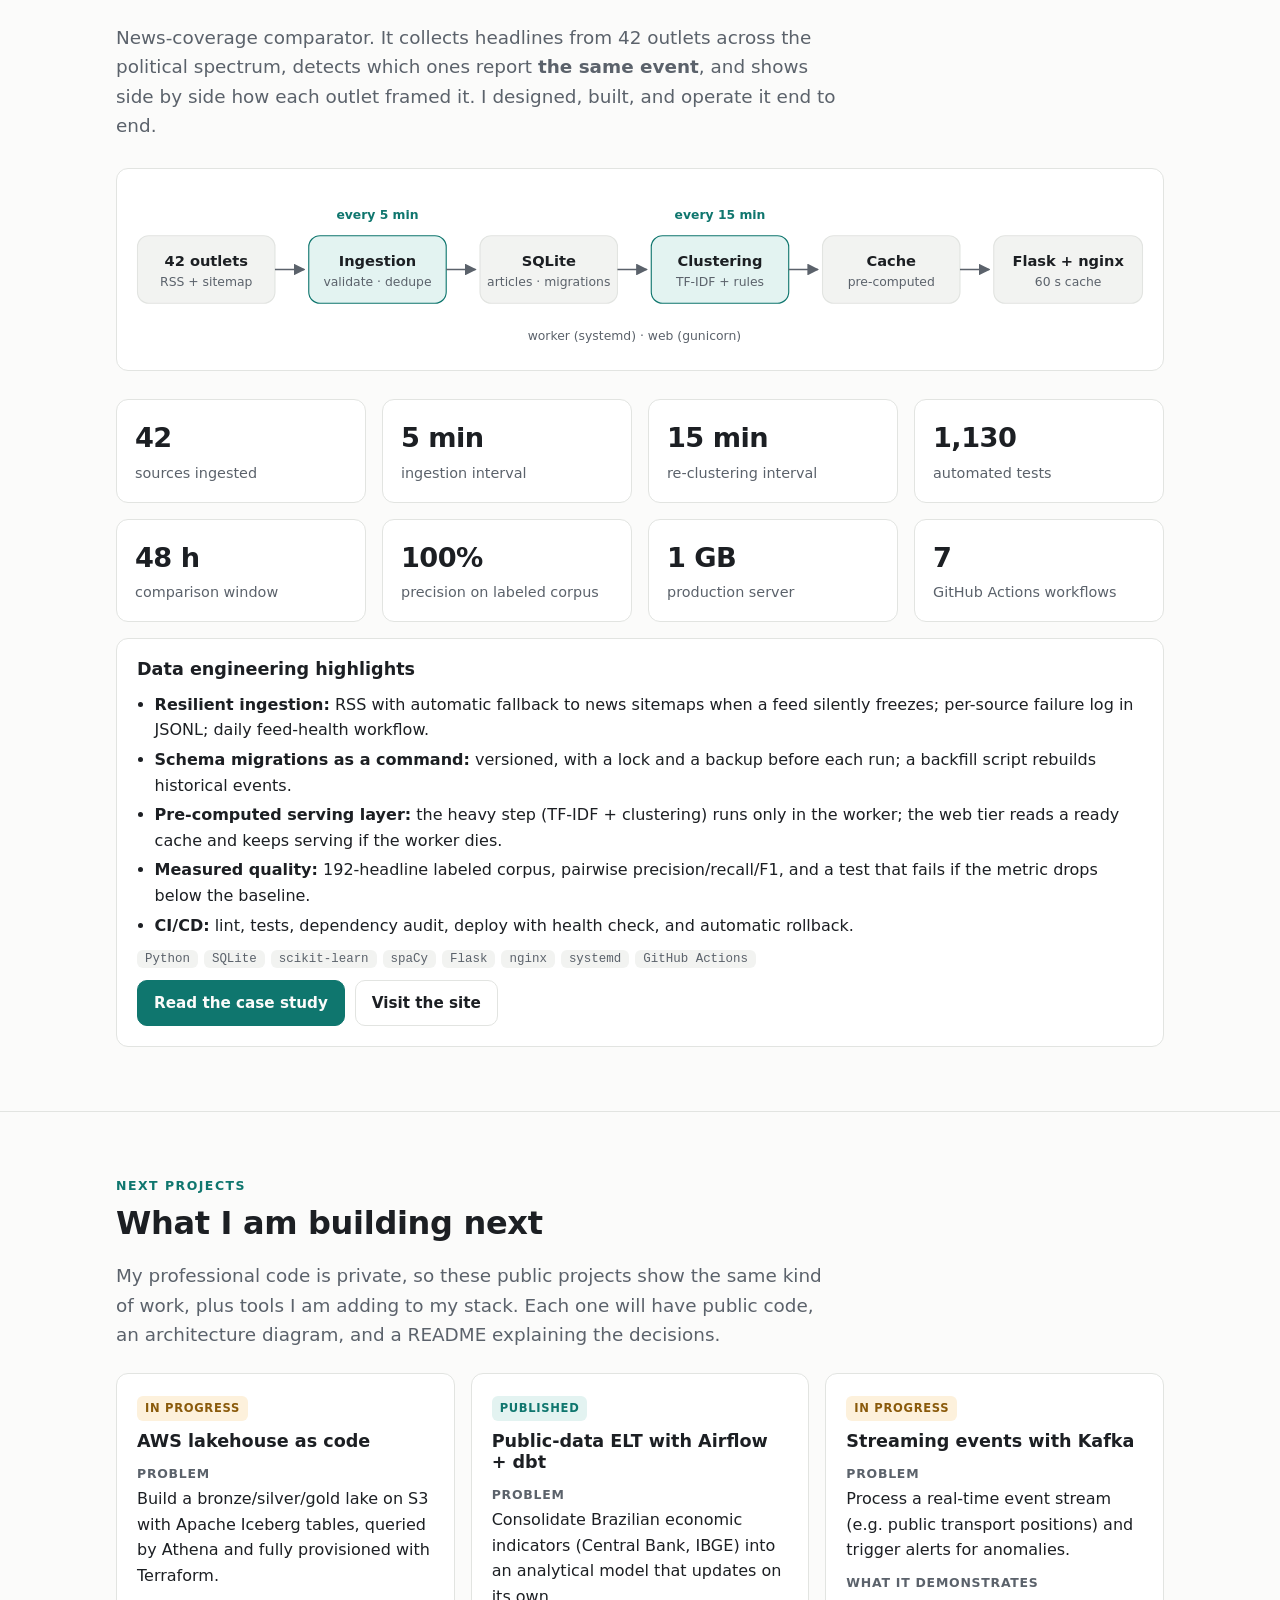
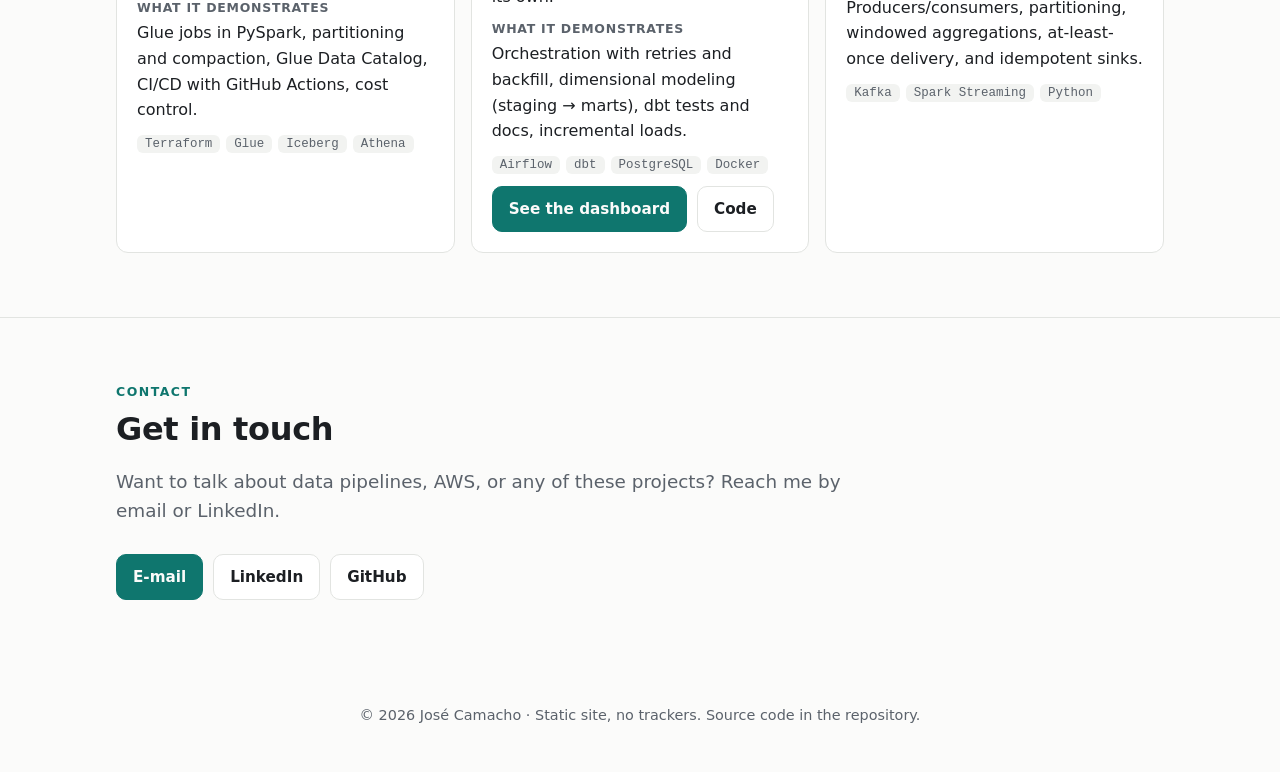
==== commit d51c6c7e: "Adiciona certificação AWS Certified Data Engineer – Associate (2026)" ====
--- a/index.html
+++ b/index.html
@@ -5,6 +5,16 @@
 <meta name="viewport" content="width=device-width, initial-scale=1">
 <title data-title-en="José Camacho · Data Engineer">José Camacho · Engenheiro de Dados</title>
 <meta name="description" content="José Camacho, Data Engineer: pipelines batch e streaming em AWS e Hadoop, Terraform, CI/CD e Data Mesh. Data Engineering portfolio.">
+<link rel="canonical" href="https://jvcamacho1.github.io/">
+<meta property="og:type" content="website">
+<meta property="og:url" content="https://jvcamacho1.github.io/">
+<meta property="og:title" content="José Camacho · Data Engineer Portfolio">
+<meta property="og:description" content="Data Engineer at GFT building batch and streaming pipelines on AWS with Terraform. Projects: Órbita Notícias, a live news pipeline, and indicadores-br, an Airflow + dbt ELT.">
+<meta property="og:image" content="https://jvcamacho1.github.io/assets/og-image.png">
+<meta property="og:image:width" content="1200">
+<meta property="og:image:height" content="627">
+<meta property="og:image:alt" content="José Camacho, Data Engineer: 60+ AWS accounts in a Data Mesh, 200+ tables, 940 hours per year of processing saved.">
+<meta name="twitter:card" content="summary_large_image">
 <link rel="stylesheet" href="assets/style.css">
 </head>
 <body>
@@ -67,7 +77,7 @@
       <h2 data-i18n="exp.title">Onde trabalhei</h2>
       <div class="timeline">
         <article class="card job">
-          <header><h3 data-i18n="exp.gft.role">Data Engineer · GFT</h3><span class="date" data-i18n="exp.gft.date">mai 2024 — atual</span></header>
+          <header><h3 data-i18n="exp-gft.role">Data Engineer · GFT</h3><span class="date" data-i18n="exp.gft.date">mai 2024 — atual</span></header>
           <ul class="check">
             <li data-i18n="exp.gft.1">Implantação de pipelines de dados <strong>batch e streaming</strong> com Terraform e GitHub Actions.</li>
             <li data-i18n="exp.gft.2">Democratização de <strong>mais de 60 contas AWS</strong> e <strong>mais de 200 tabelas</strong> do cliente para o Data Mesh.</li>
@@ -101,6 +111,7 @@
           <p data-i18n="edu.award">3º lugar na XIII Feira de Ideias (out 2019) com a ideia "NoQueue"</p>
         </div>
         <div class="card">
+          <p><strong data-i18n="edu.cert2">AWS Certified Data Engineer – Associate (2026)</strong></p>
           <p><strong data-i18n="edu.cert">AWS Certified Cloud Practitioner (2023)</strong></p>
           <p class="muted" data-i18n="edu.courses">SQL (HackerRank, 2022) · Python (CodinGame, 2022) · Coding Speed: Legend (CodinGame, 2023)</p>
           <p data-i18n="edu.lang">Idiomas: português e inglês</p>
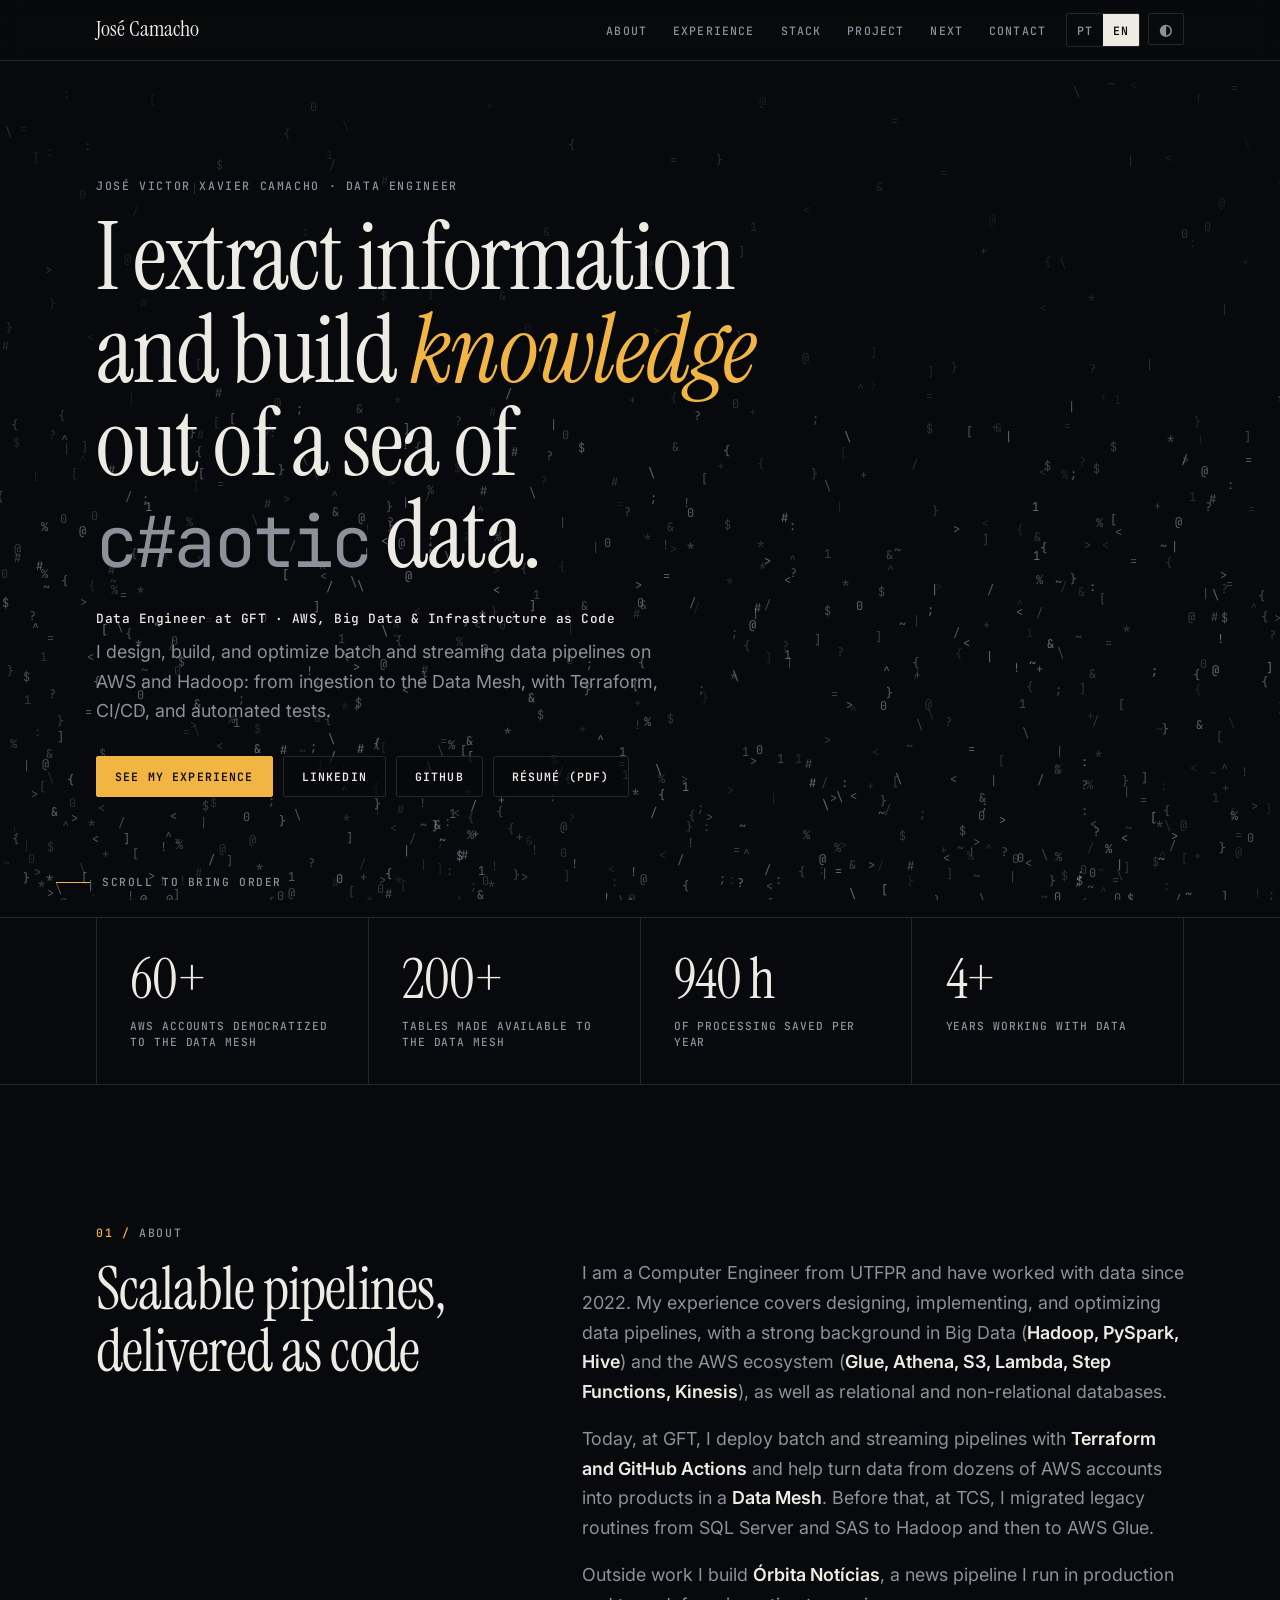
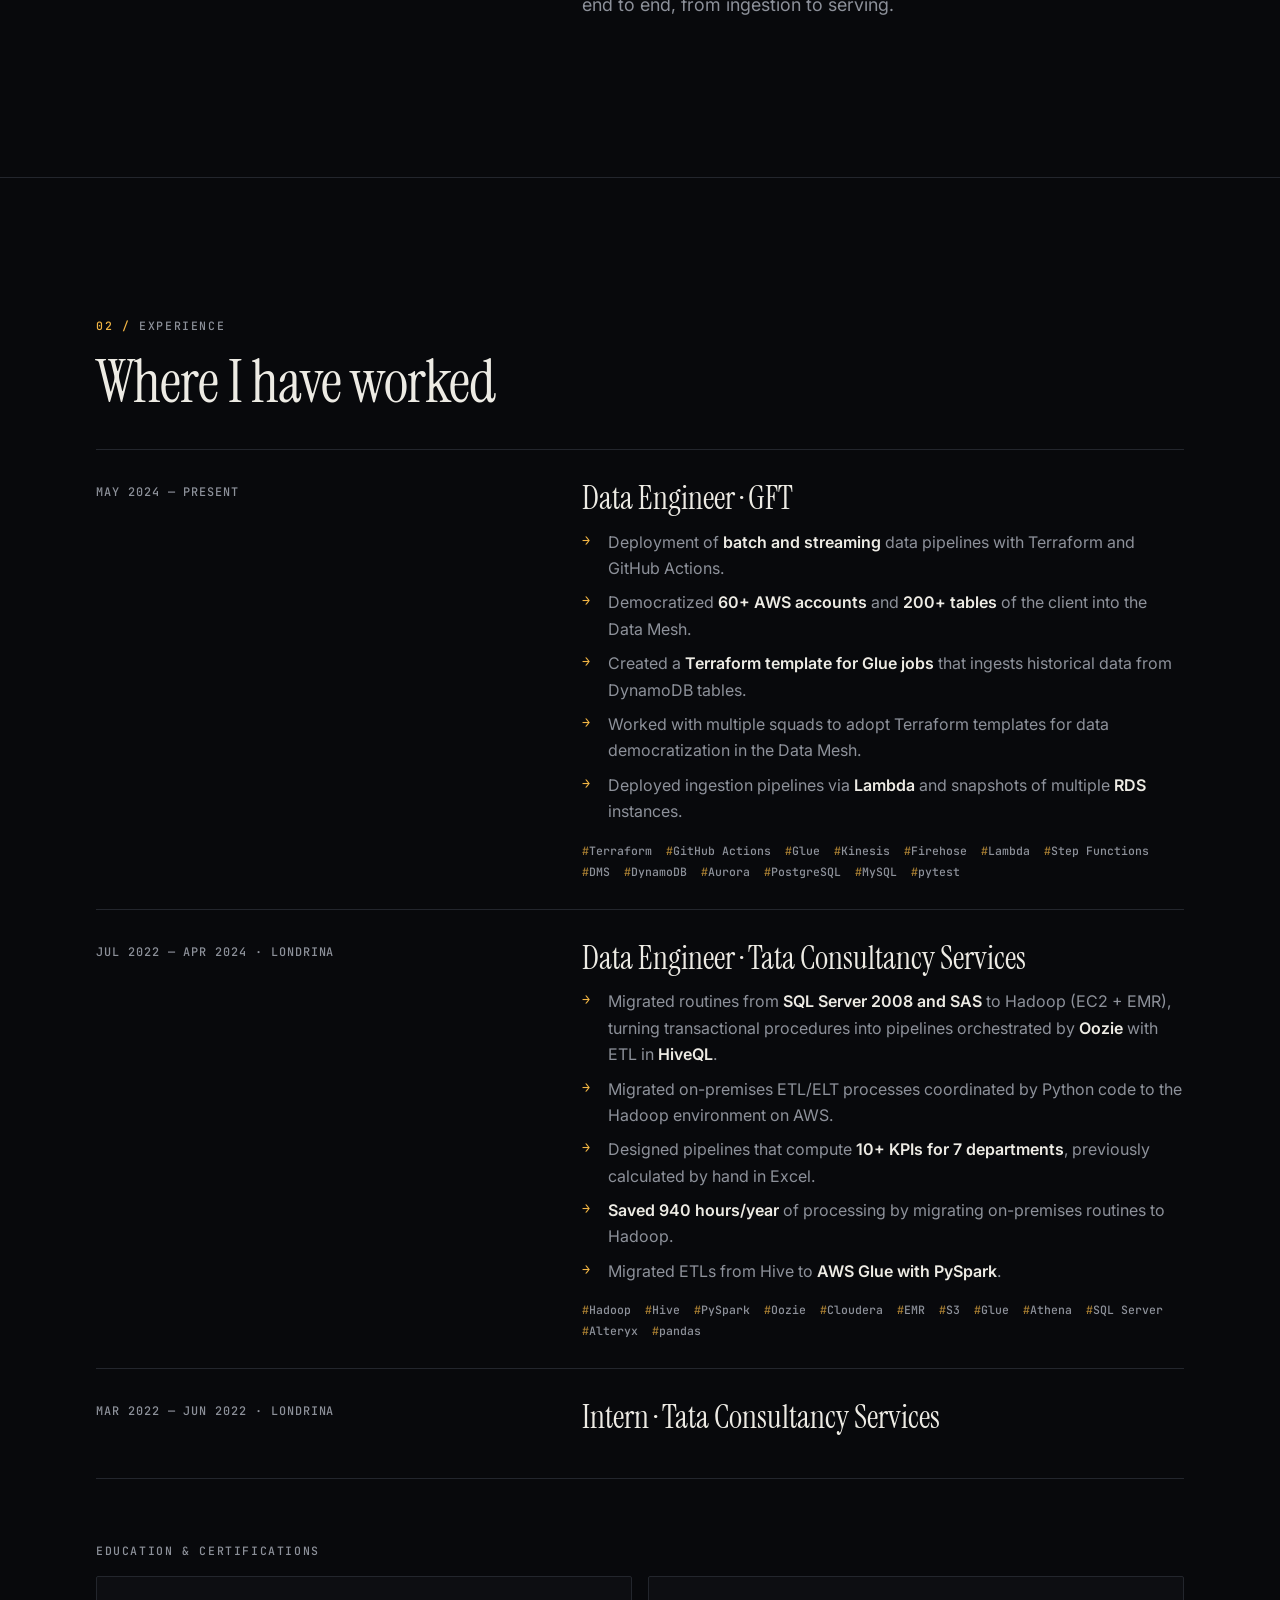
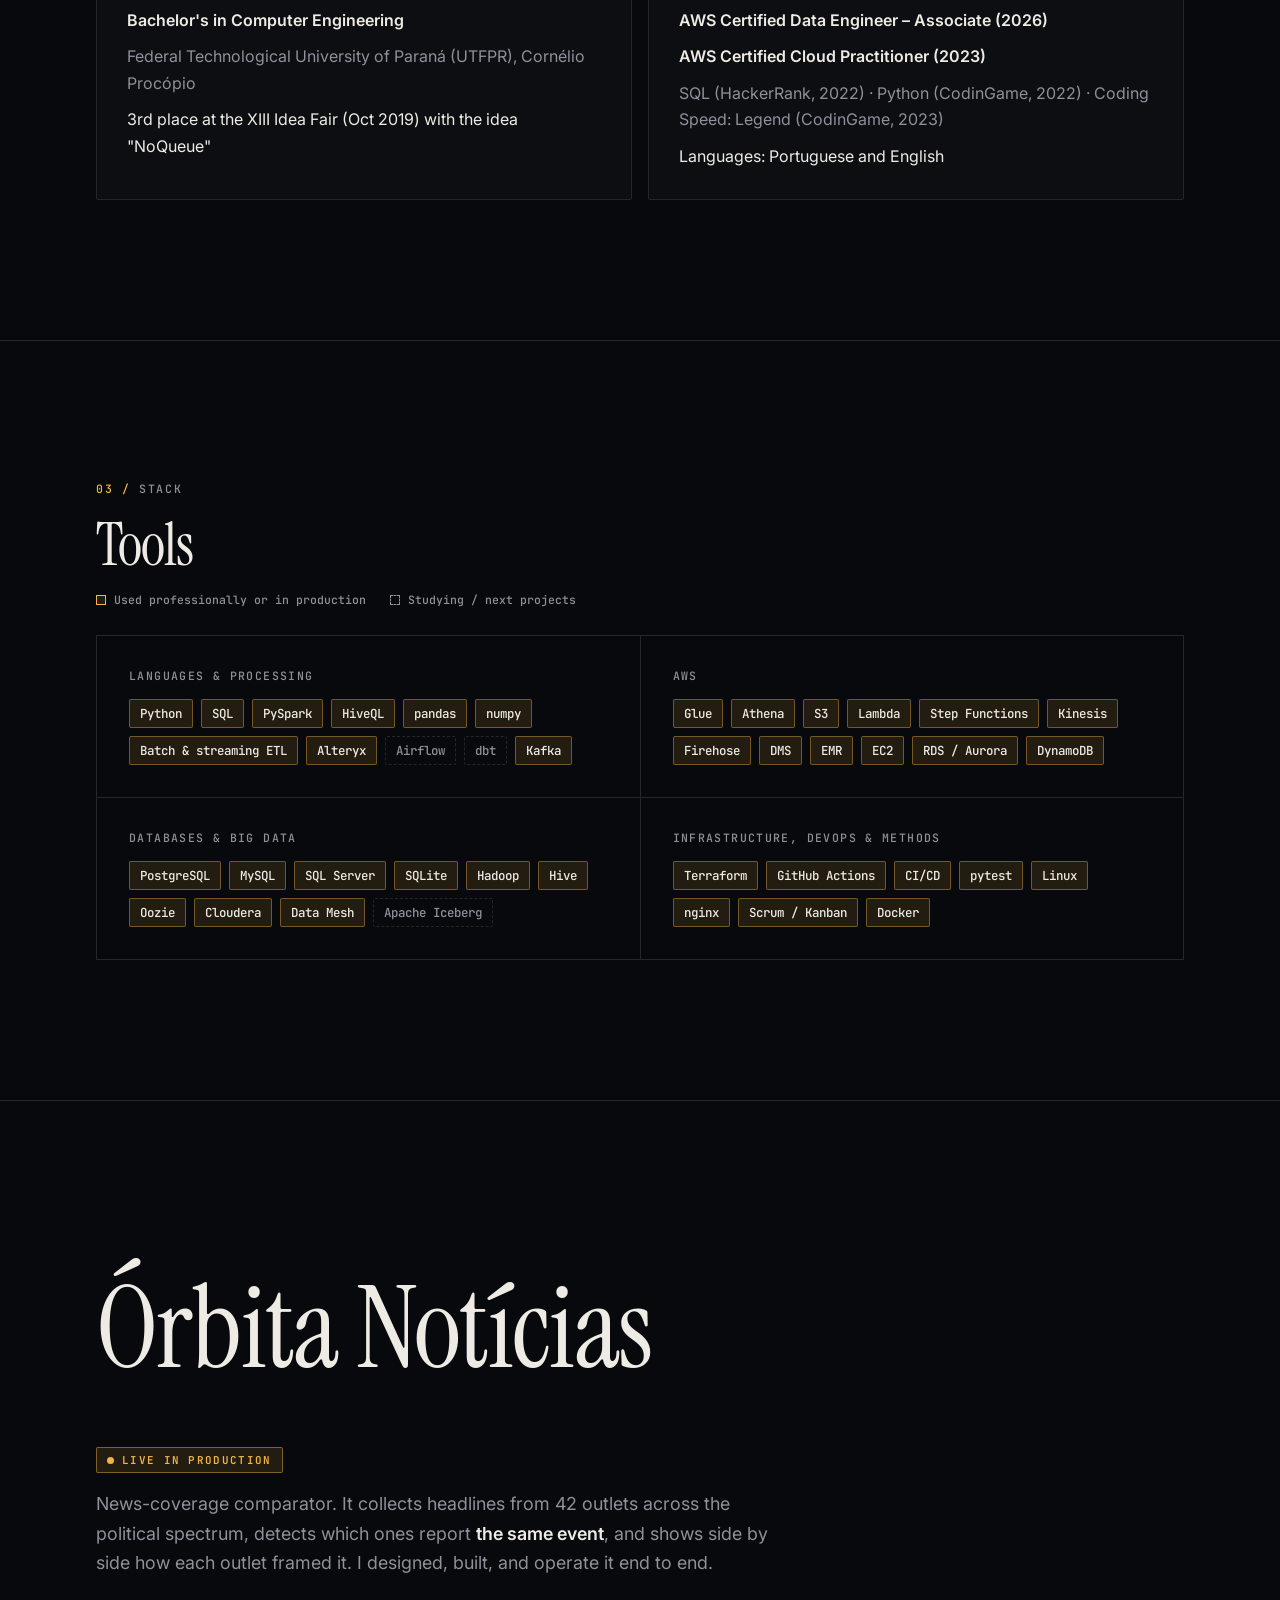
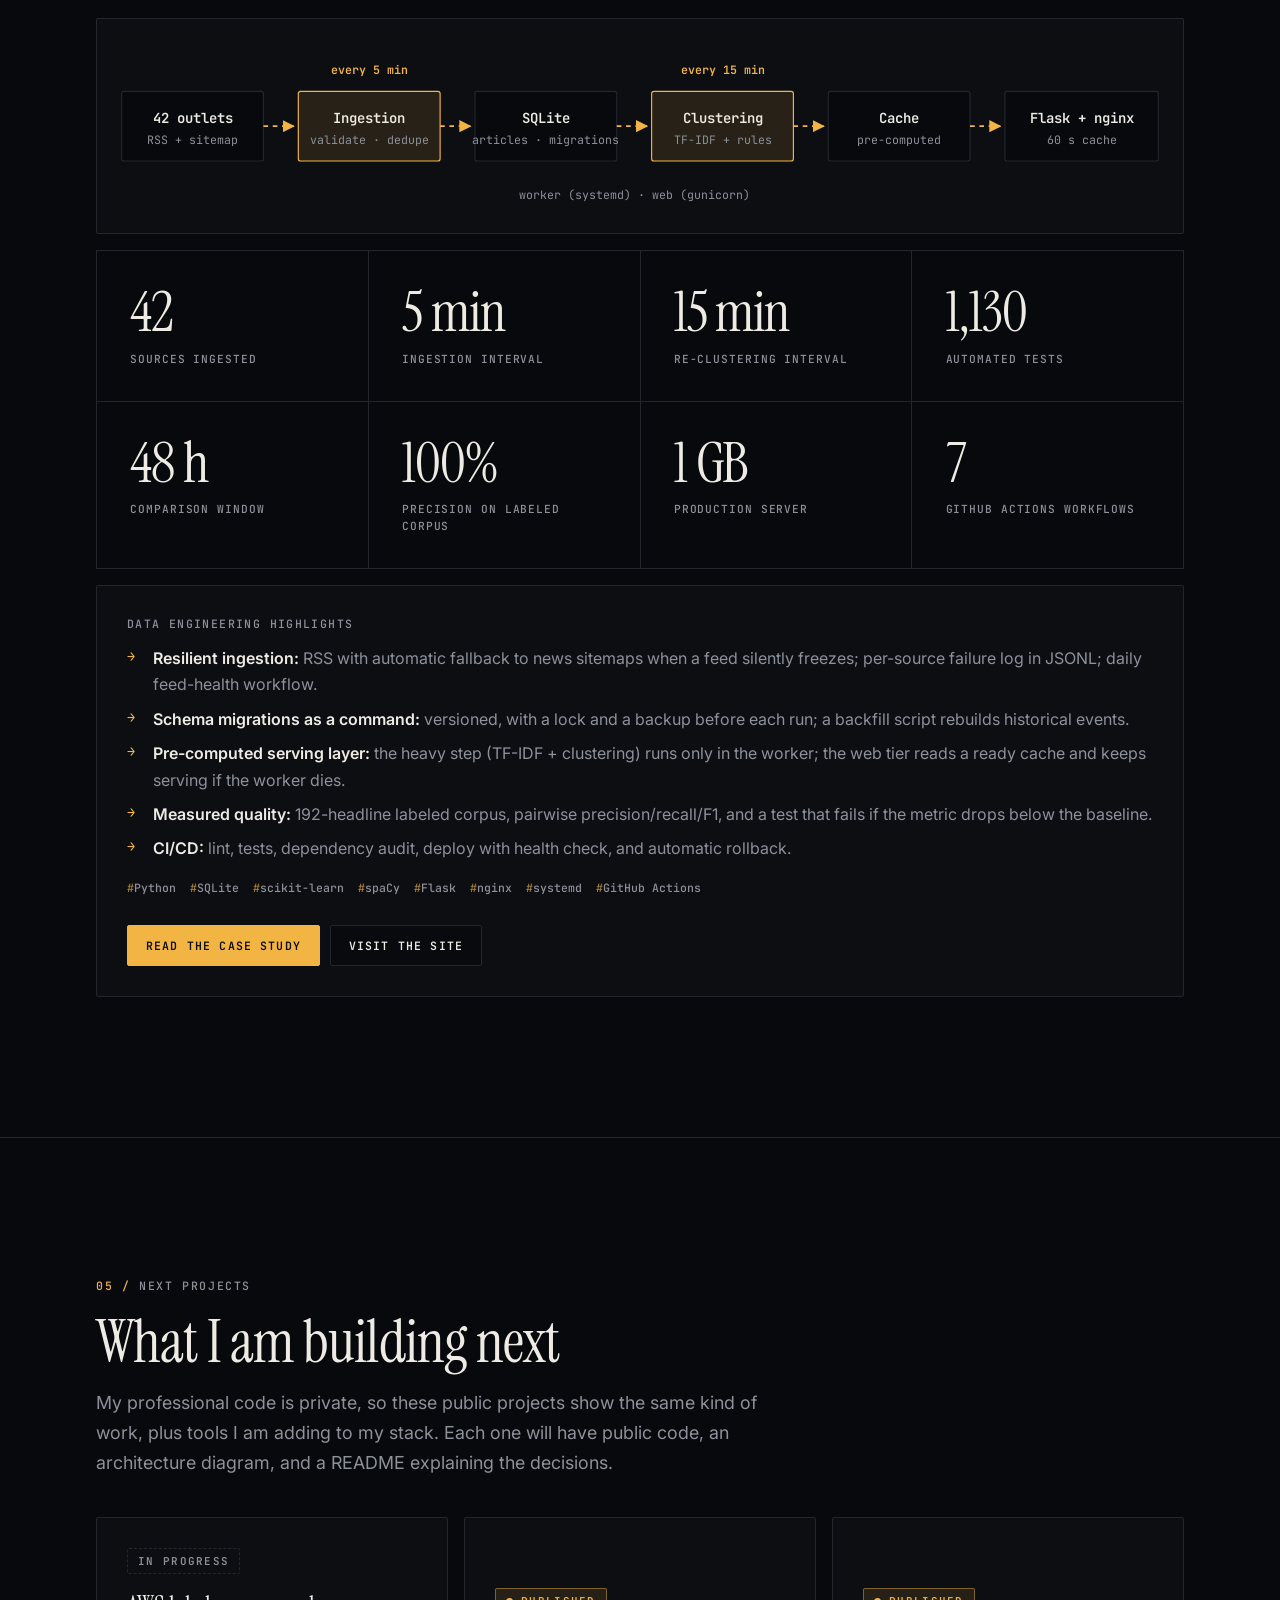
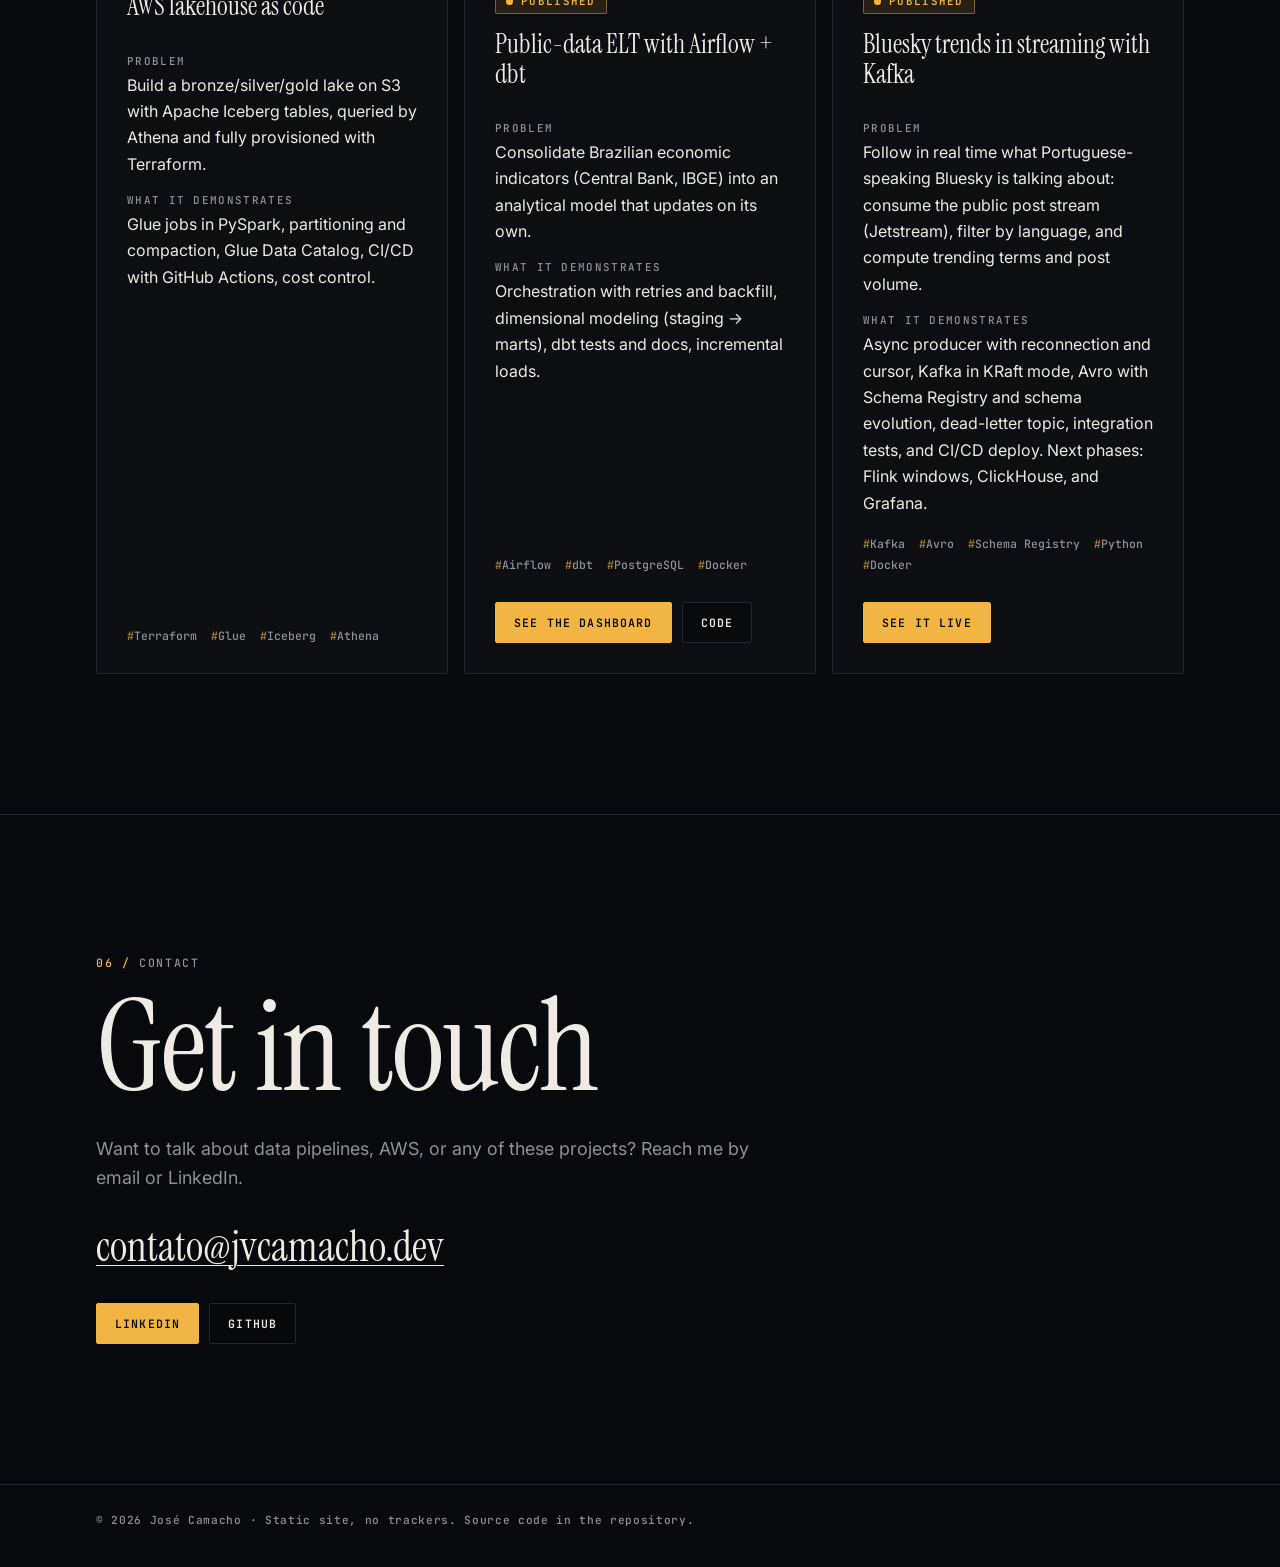
==== commit bd107c79: "Redesenha o portfólio e passa a servi-lo em jvcamacho.dev - Novo visual: fundo de glifos que vai do " ====
--- a/index.html
+++ b/index.html
@@ -5,19 +5,24 @@
 <meta name="viewport" content="width=device-width, initial-scale=1">
 <title data-title-en="José Camacho · Data Engineer">José Camacho · Engenheiro de Dados</title>
 <meta name="description" content="José Camacho, Data Engineer: pipelines batch e streaming em AWS e Hadoop, Terraform, CI/CD e Data Mesh. Data Engineering portfolio.">
-<link rel="canonical" href="https://jvcamacho1.github.io/">
+<link rel="canonical" href="https://jvcamacho.dev/">
 <meta property="og:type" content="website">
-<meta property="og:url" content="https://jvcamacho1.github.io/">
+<meta property="og:url" content="https://jvcamacho.dev/">
 <meta property="og:title" content="José Camacho · Data Engineer Portfolio">
 <meta property="og:description" content="Data Engineer at GFT building batch and streaming pipelines on AWS with Terraform. Projects: Órbita Notícias, a live news pipeline, and indicadores-br, an Airflow + dbt ELT.">
-<meta property="og:image" content="https://jvcamacho1.github.io/assets/og-image.png">
+<meta property="og:image" content="https://jvcamacho.dev/assets/og-image.png">
 <meta property="og:image:width" content="1200">
 <meta property="og:image:height" content="627">
 <meta property="og:image:alt" content="José Camacho, Data Engineer: 60+ AWS accounts in a Data Mesh, 200+ tables, 940 hours per year of processing saved.">
 <meta name="twitter:card" content="summary_large_image">
+<link rel="preconnect" href="https://fonts.googleapis.com">
+<link rel="preconnect" href="https://fonts.gstatic.com" crossorigin>
+<link rel="stylesheet" href="https://fonts.googleapis.com/css2?family=Instrument+Serif:ital@0;1&family=Inter:wght@400;500;600&family=JetBrains+Mono:wght@400;500;600&display=swap">
 <link rel="stylesheet" href="assets/style.css">
+<script>(function(){var d=document.documentElement;d.classList.add("js");try{var t=localStorage.getItem("theme");if(t)d.dataset.theme=t}catch(e){}})()</script>
 </head>
 <body>
+<canvas id="field" aria-hidden="true"></canvas>
 <header class="topbar">
   <div class="wrap">
     <a class="brand" href="#top" data-cfg="name">José Camacho</a>
@@ -42,8 +47,8 @@
 <main id="top">
   <section class="hero">
     <div class="wrap">
-      <p class="eyebrow" data-i18n="hero.eyebrow">Engenheiro de Dados</p>
-      <h1>José Victor Xavier Camacho</h1>
+      <p class="eyebrow">José Victor Xavier Camacho · <span data-i18n="hero.eyebrow">Engenheiro de Dados</span></p>
+      <h1 data-i18n="hero.title">Extraio informação e construo <em>conhecimento</em> em um mar de dados <span class="chaos" data-text="caóticos">caóticos</span>.</h1>
       <p class="role" data-i18n="hero.role">Data Engineer na GFT · AWS, Big Data e Infraestrutura como Código</p>
       <p class="lead" data-i18n="hero.lead">Projeto, construo e otimizo pipelines de dados batch e streaming em AWS e Hadoop: da ingestão ao Data Mesh, com Terraform, CI/CD e testes automatizados.</p>
       <div class="actions">
@@ -52,7 +57,13 @@
         <a class="btn" data-cfg-href="github" href="https://github.com/jvcamacho1">GitHub</a>
         <a class="btn" data-cv href="cv/curriculo-pt.pdf" data-i18n="hero.cta.cv">Currículo (PDF)</a>
       </div>
-      <div class="grid cols-4" style="margin-top:40px">
+    </div>
+    <p class="scroll-hint" data-i18n="hero.scroll">Role para organizar</p>
+  </section>
+
+  <section class="band">
+    <div class="wrap">
+      <div class="grid cols-4">
         <div class="stat"><b>60+</b><span data-i18n="num.1">contas AWS democratizadas no Data Mesh</span></div>
         <div class="stat"><b>200+</b><span data-i18n="num.2">tabelas disponibilizadas no Data Mesh</span></div>
         <div class="stat"><b data-i18n="num.3.v">940 h</b><span data-i18n="num.3">de processamento economizadas por ano</span></div>
@@ -61,7 +72,7 @@
     </div>
   </section>
 
-  <section id="sobre">
+  <section id="sobre" class="split">
     <div class="wrap">
       <p class="eyebrow" data-i18n="about.eyebrow">Sobre</p>
       <h2 data-i18n="about.title">Pipelines escaláveis, entregues como código</h2>
@@ -76,8 +87,10 @@
       <p class="eyebrow" data-i18n="exp.eyebrow">Experiência</p>
       <h2 data-i18n="exp.title">Onde trabalhei</h2>
       <div class="timeline">
-        <article class="card job">
-          <header><h3 data-i18n="exp-gft.role">Data Engineer · GFT</h3><span class="date" data-i18n="exp.gft.date">mai 2024 — atual</span></header>
+        <article class="job">
+          <p class="date" data-i18n="exp.gft.date">mai 2024 — atual</p>
+          <div>
+          <h3 data-i18n="exp.gft.role">Data Engineer · GFT</h3>
           <ul class="check">
             <li data-i18n="exp.gft.1">Implantação de pipelines de dados <strong>batch e streaming</strong> com Terraform e GitHub Actions.</li>
             <li data-i18n="exp.gft.2">Democratização de <strong>mais de 60 contas AWS</strong> e <strong>mais de 200 tabelas</strong> do cliente para o Data Mesh.</li>
@@ -86,9 +99,12 @@
             <li data-i18n="exp.gft.5">Implantação de pipelines de ingestão via <strong>Lambda</strong> e snapshots de diversas instâncias do <strong>RDS</strong>.</li>
           </ul>
           <ul class="tags"><li>Terraform</li><li>GitHub Actions</li><li>Glue</li><li>Kinesis</li><li>Firehose</li><li>Lambda</li><li>Step Functions</li><li>DMS</li><li>DynamoDB</li><li>Aurora</li><li>PostgreSQL</li><li>MySQL</li><li>pytest</li></ul>
-        </article>
-        <article class="card job">
-          <header><h3 data-i18n="exp.tcs.role">Data Engineer · Tata Consultancy Services</h3><span class="date" data-i18n="exp.tcs.date">jul 2022 — abr 2024 · Londrina</span></header>
+                  </div>
+        </article>
+        <article class="job">
+          <p class="date" data-i18n="exp.tcs.date">jul 2022 — abr 2024 · Londrina</p>
+          <div>
+          <h3 data-i18n="exp.tcs.role">Data Engineer · Tata Consultancy Services</h3>
           <ul class="check">
             <li data-i18n="exp.tcs.1">Migração de rotinas do <strong>SQL Server 2008 e SAS</strong> para Hadoop (EC2 + EMR), convertendo procedimentos transacionais em pipelines orquestrados pelo <strong>Oozie</strong> com ETL em <strong>HiveQL</strong>.</li>
             <li data-i18n="exp.tcs.2">Migração de processos ETL/ELT coordenados por código Python on-premises para o ambiente Hadoop na AWS.</li>
@@ -97,13 +113,17 @@
             <li data-i18n="exp.tcs.5">Migração de ETLs em Hive para <strong>AWS Glue com PySpark</strong>.</li>
           </ul>
           <ul class="tags"><li>Hadoop</li><li>Hive</li><li>PySpark</li><li>Oozie</li><li>Cloudera</li><li>EMR</li><li>S3</li><li>Glue</li><li>Athena</li><li>SQL Server</li><li>Alteryx</li><li>pandas</li></ul>
-        </article>
-        <article class="card job">
-          <header><h3 data-i18n="exp.intern.role">Estagiário · Tata Consultancy Services</h3><span class="date" data-i18n="exp.intern.date">mar 2022 — jun 2022 · Londrina</span></header>
-        </article>
-      </div>
-
-      <h3 style="margin-top:36px" data-i18n="edu.title">Formação e certificações</h3>
+                  </div>
+        </article>
+        <article class="job">
+          <p class="date" data-i18n="exp.intern.date">mar 2022 — jun 2022 · Londrina</p>
+          <div>
+          <h3 data-i18n="exp.intern.role">Estagiário · Tata Consultancy Services</h3>
+                  </div>
+        </article>
+      </div>
+
+      <h3 class="sub-title" data-i18n="edu.title">Formação e certificações</h3>
       <div class="grid cols-2">
         <div class="card">
           <p><strong data-i18n="edu.degree">Bacharelado em Engenharia da Computação</strong></p>
@@ -125,20 +145,20 @@
       <p class="eyebrow" data-i18n="stack.eyebrow">Stack</p>
       <h2 data-i18n="stack.title">Ferramentas</h2>
       <div class="legend">
-        <span><i style="background:var(--accent-soft);border:1px solid var(--accent)"></i><span data-i18n="stack.legend.used">Usado profissionalmente ou em produção</span></span>
-        <span><i style="background:var(--surface-2);border:1px solid var(--border)"></i><span data-i18n="stack.legend.learning">Em estudo / próximos projetos</span></span>
+        <span><i class="used"></i><span data-i18n="stack.legend.used">Usado profissionalmente ou em produção</span></span>
+        <span><i></i><span data-i18n="stack.legend.learning">Em estudo / próximos projetos</span></span>
       </div>
       <!-- "chip used" = já usado; "chip" = estudando. -->
-      <div class="grid cols-2">
-        <div class="card stack-group">
+      <div class="stack-grid">
+        <div class="stack-group">
           <h3 data-i18n="stack.g.lang">Linguagens e processamento</h3>
           <ul class="chips">
             <li class="chip used">Python</li><li class="chip used">SQL</li><li class="chip used">PySpark</li><li class="chip used">HiveQL</li>
             <li class="chip used">pandas</li><li class="chip used">numpy</li><li class="chip used" data-i18n="stack.batch">ETL batch e streaming</li>
-            <li class="chip used">Alteryx</li><li class="chip">Airflow</li><li class="chip">dbt</li><li class="chip">Kafka</li>
-          </ul>
-        </div>
-        <div class="card stack-group">
+            <li class="chip used">Alteryx</li><li class="chip">Airflow</li><li class="chip">dbt</li><li class="chip used">Kafka</li>
+          </ul>
+        </div>
+        <div class="stack-group">
           <h3 data-i18n="stack.g.aws">AWS</h3>
           <ul class="chips">
             <li class="chip used">Glue</li><li class="chip used">Athena</li><li class="chip used">S3</li><li class="chip used">Lambda</li>
@@ -146,7 +166,7 @@
             <li class="chip used">EMR</li><li class="chip used">EC2</li><li class="chip used">RDS / Aurora</li><li class="chip used">DynamoDB</li>
           </ul>
         </div>
-        <div class="card stack-group">
+        <div class="stack-group">
           <h3 data-i18n="stack.g.storage">Bancos de dados e Big Data</h3>
           <ul class="chips">
             <li class="chip used">PostgreSQL</li><li class="chip used">MySQL</li><li class="chip used">SQL Server</li><li class="chip used">SQLite</li>
@@ -154,22 +174,22 @@
             <li class="chip used">Data Mesh</li><li class="chip">Apache Iceberg</li>
           </ul>
         </div>
-        <div class="card stack-group">
+        <div class="stack-group">
           <h3 data-i18n="stack.g.ops">Infraestrutura, DevOps e métodos</h3>
           <ul class="chips">
             <li class="chip used">Terraform</li><li class="chip used">GitHub Actions</li><li class="chip used">CI/CD</li><li class="chip used">pytest</li>
-            <li class="chip used">Linux</li><li class="chip used">nginx</li><li class="chip used" data-i18n="stack.agile">Scrum / Kanban</li><li class="chip">Docker</li>
-          </ul>
-        </div>
-      </div>
-    </div>
-  </section>
-
-  <section id="destaque">
+            <li class="chip used">Linux</li><li class="chip used">nginx</li><li class="chip used" data-i18n="stack.agile">Scrum / Kanban</li><li class="chip used">Docker</li>
+          </ul>
+        </div>
+      </div>
+    </div>
+  </section>
+
+  <section id="destaque" class="feature">
     <div class="wrap">
       <p class="eyebrow" data-i18n="feat.eyebrow">Projeto pessoal</p>
+      <h2 class="feature-title">Órbita Notícias</h2>
       <span class="badge live" data-i18n="feat.badge">No ar em produção</span>
-      <h2>Órbita Notícias</h2>
       <p class="lead" data-i18n="feat.desc">Comparador de cobertura jornalística. Coleta as manchetes de 42 veículos de todo o espectro político, detecta quais tratam do <strong>mesmo acontecimento</strong> e mostra, lado a lado, como cada um enquadrou o fato. Projetei, construí e opero o sistema de ponta a ponta.</p>
 
       <div class="pipeline">
@@ -192,8 +212,18 @@
 
       </div>
 
+      <div class="live" id="orbita-live" hidden>
+        <p class="badge live" data-i18n="live.badge">Ao vivo · dados de produção</p>
+        <div class="grid cols-4">
+          <div class="stat"><b data-live="materias_na_janela">—</b><span data-i18n="live.s1">matérias nas últimas 48 h</span></div>
+          <div class="stat"><b data-live="eventos_na_janela">—</b><span data-i18n="live.s2">acontecimentos agrupados agora</span></div>
+          <div class="stat"><b data-live-since="ultima_coleta">—</b><span data-i18n="live.s3">desde a última coleta</span></div>
+          <div class="stat"><b data-live-since="ultimo_agrupamento">—</b><span data-i18n="live.s4">desde o último agrupamento</span></div>
+        </div>
+      </div>
+
       <div class="grid cols-4">
-        <div class="stat"><b>42</b><span data-i18n="feat.s1">fontes ingeridas</span></div>
+        <div class="stat"><b data-live="veiculos_ativos">42</b><span data-i18n="feat.s1">fontes ingeridas</span></div>
         <div class="stat"><b>5 min</b><span data-i18n="feat.s2">intervalo de ingestão</span></div>
         <div class="stat"><b>15 min</b><span data-i18n="feat.s3">intervalo de reagrupamento</span></div>
         <div class="stat"><b data-i18n="feat.v4">1.130</b><span data-i18n="feat.s4">testes automatizados</span></div>
@@ -203,7 +233,7 @@
         <div class="stat"><b>7</b><span data-i18n="feat.s8">workflows no GitHub Actions</span></div>
       </div>
 
-      <div class="card" style="margin-top:16px">
+      <div class="card">
         <h3 data-i18n="feat.hl.title">Destaques de engenharia de dados</h3>
         <ul class="check">
           <li data-i18n="feat.hl.1"><strong>Ingestão resiliente:</strong> RSS com fallback automático para o sitemap de notícias quando o feed congela sem aviso; log de falhas por fonte em JSONL; workflow diário de saúde dos feeds.</li>
@@ -213,7 +243,7 @@
           <li data-i18n="feat.hl.5"><strong>CI/CD:</strong> lint, testes, auditoria de dependências, deploy com health check e rollback automático.</li>
         </ul>
         <ul class="tags"><li>Python</li><li>SQLite</li><li>scikit-learn</li><li>spaCy</li><li>Flask</li><li>nginx</li><li>systemd</li><li>GitHub Actions</li></ul>
-        <div class="actions" style="margin-top:12px">
+        <div class="actions">
           <a class="btn primary" href="projetos/orbita.html" data-i18n="feat.cta.case">Ler o estudo de caso</a>
           <a class="btn" data-cfg-href="orbita_site" href="#" data-i18n="feat.cta.site">Visitar o site</a>
         </div>
@@ -226,7 +256,7 @@
       <p class="eyebrow" data-i18n="road.eyebrow">Próximos projetos</p>
       <h2 data-i18n="road.title">O que estou construindo agora</h2>
       <p class="lead" data-i18n="road.lead">Meu código profissional é privado, então estes projetos públicos mostram o mesmo tipo de trabalho, somados a ferramentas que estou adicionando à minha stack. Cada um terá código público, diagrama de arquitetura e um README explicando as decisões.</p>
-      <div class="grid cols-3" style="margin-top:24px">
+      <div class="grid cols-3 road-grid">
         <article class="card">
           <span class="badge" data-i18n="road.badge">Em construção</span>
           <h3 data-i18n="road.1.title">Lakehouse na AWS como código</h3>
@@ -248,34 +278,37 @@
             <dd data-i18n="road.2.shows">Orquestração com retries e backfill, modelagem dimensional (staging → marts), testes e documentação no dbt, cargas incrementais.</dd>
           </dl>
           <ul class="tags"><li>Airflow</li><li>dbt</li><li>PostgreSQL</li><li>Docker</li></ul>
-          <div class="actions" style="margin-top:12px">
+          <div class="actions">
             <a class="btn primary" href="https://jvcamacho1.github.io/indicadores-br/" data-i18n="road.2.painel">Ver o painel</a>
             <a class="btn" href="https://github.com/jvcamacho1/indicadores-br" data-i18n="feat.cta.repo">Código</a>
           </div>
         </article>
         <article class="card">
-          <span class="badge" data-i18n="road.badge">Em construção</span>
-          <h3 data-i18n="road.3.title">Eventos em streaming com Kafka</h3>
+          <span class="badge live" data-i18n="road.badge.live">Publicado</span>
+          <h3 data-i18n="road.3.title">Tendências do Bluesky em streaming com Kafka</h3>
           <dl>
             <dt data-i18n="road.dt.problem">Problema</dt>
-            <dd data-i18n="road.3.problem">Processar um fluxo de eventos em tempo real (ex.: posição dos ônibus) e disparar alertas quando houver anomalia.</dd>
+            <dd data-i18n="road.3.problem">Acompanhar em tempo real o que o Bluesky em português está falando: consumir o fluxo público de posts (Jetstream), filtrar o idioma e calcular os termos em alta e o volume de posts.</dd>
             <dt data-i18n="road.dt.shows">O que demonstra</dt>
-            <dd data-i18n="road.3.shows">Producers/consumers, particionamento, agregações em janelas de tempo, entrega at-least-once e sinks idempotentes.</dd>
+            <dd data-i18n="road.3.shows">Producer assíncrono com reconexão e cursor, Kafka em modo KRaft, Avro com Schema Registry e evolução de schema, tópico de dead letters, testes de integração e deploy por CI/CD. Próximas fases: janelas no Flink, ClickHouse e Grafana.</dd>
           </dl>
-          <ul class="tags"><li>Kafka</li><li>Spark Streaming</li><li>Python</li></ul>
-        </article>
-      </div>
-    </div>
-  </section>
-
-  <section id="contato">
+          <ul class="tags"><li>Kafka</li><li>Avro</li><li>Schema Registry</li><li>Python</li><li>Docker</li></ul>
+          <div class="actions">
+            <a class="btn primary" href="https://blueskytrends.jvcamacho.dev/" data-i18n="road.3.live">Ver ao vivo</a>
+          </div>
+        </article>
+      </div>
+    </div>
+  </section>
+
+  <section id="contato" class="contact">
     <div class="wrap">
       <p class="eyebrow" data-i18n="contact.eyebrow">Contato</p>
       <h2 data-i18n="contact.title">Fale comigo</h2>
       <p class="lead" data-i18n="contact.lead">Quer conversar sobre pipelines de dados, AWS ou algum destes projetos? Me chame por e-mail ou pelo LinkedIn.</p>
+      <a class="mail" data-cfg-href="email" href="mailto:contato@jvcamacho.dev">contato@jvcamacho.dev</a>
       <div class="actions">
-        <a class="btn primary" data-cfg-href="email" href="mailto:jv_camacho@hotmail.com">E-mail</a>
-        <a class="btn" data-cfg-href="linkedin" href="https://www.linkedin.com/in/jvcamacho/">LinkedIn</a>
+        <a class="btn primary" data-cfg-href="linkedin" href="https://www.linkedin.com/in/jvcamacho/">LinkedIn</a>
         <a class="btn" data-cfg-href="github" href="https://github.com/jvcamacho1">GitHub</a>
       </div>
     </div>
@@ -286,5 +319,6 @@
   <div class="wrap">© <span id="year"></span> <span data-cfg="name">José Camacho</span> · <span data-i18n="footer.text">Site estático, sem rastreadores. Código-fonte no repositório.</span></div>
 </footer>
 <script src="assets/i18n.js"></script>
+<script src="assets/field.js"></script>
 </body>
 </html>
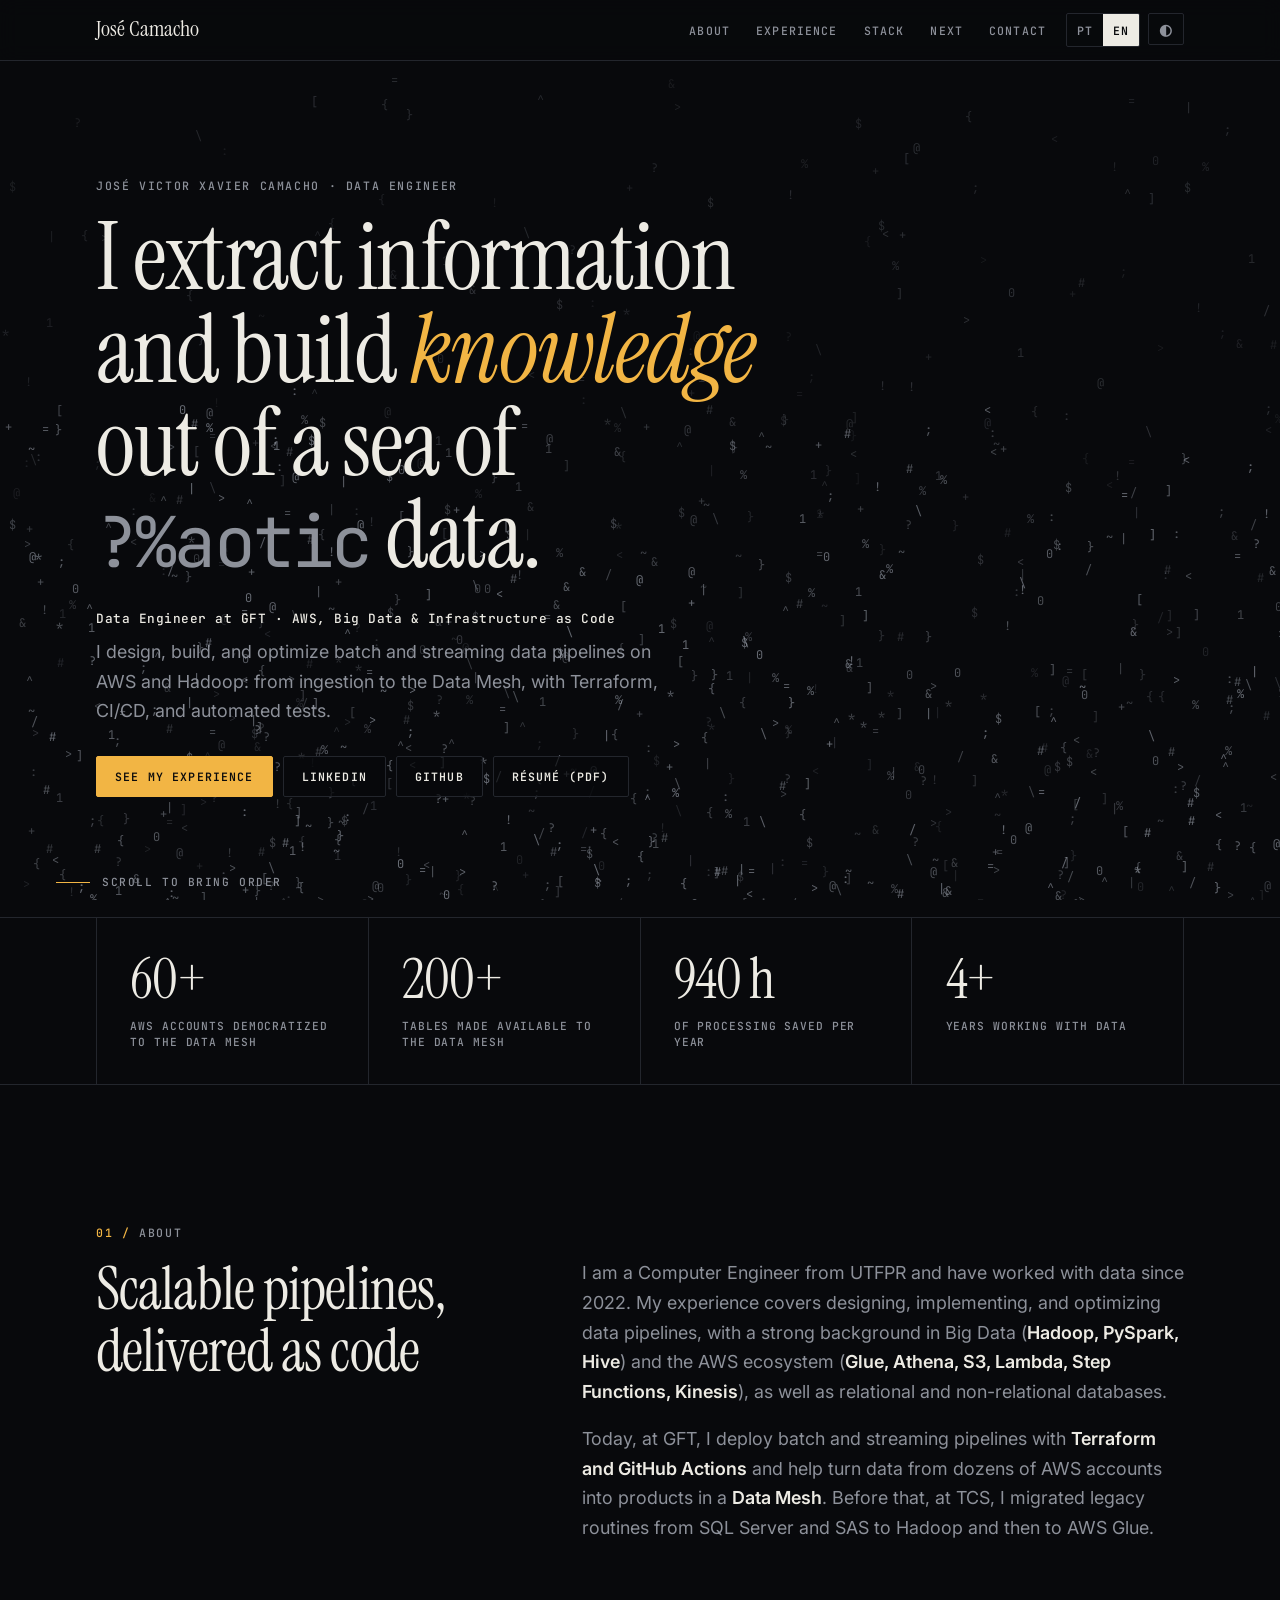
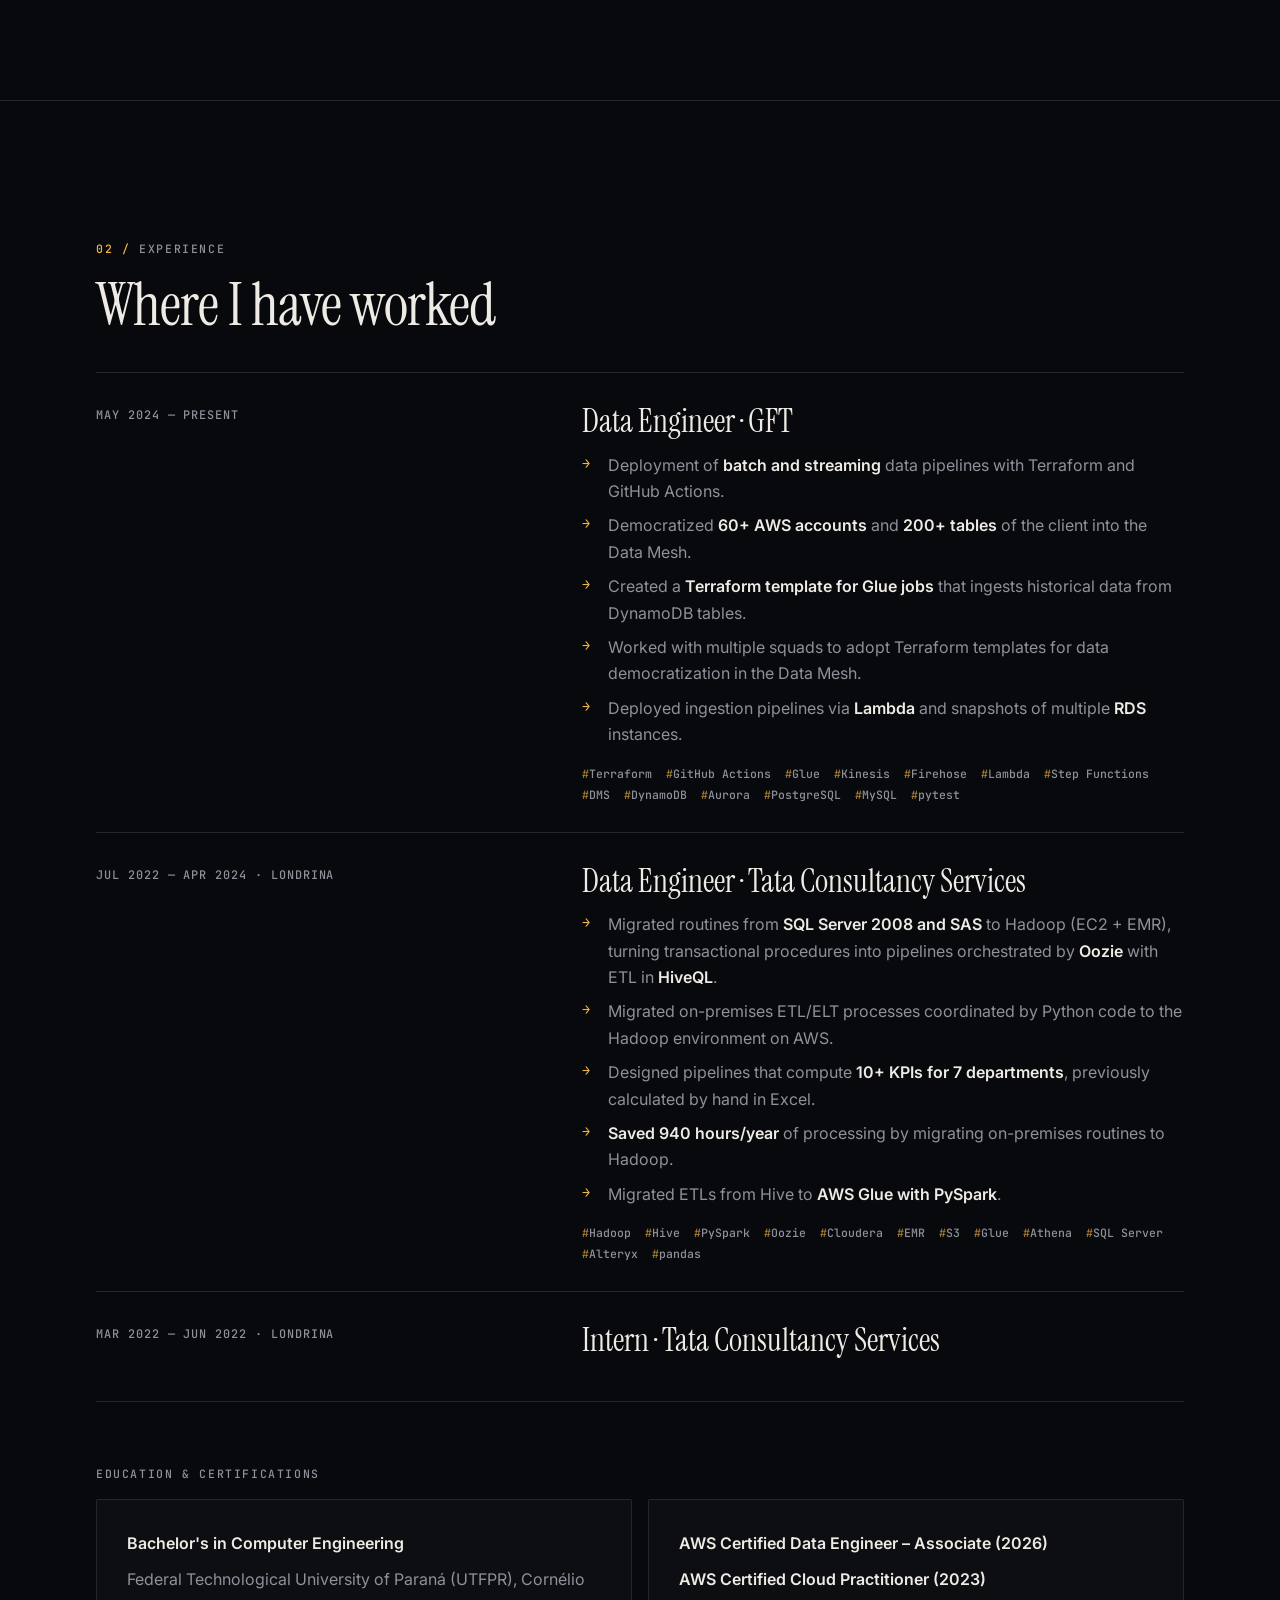
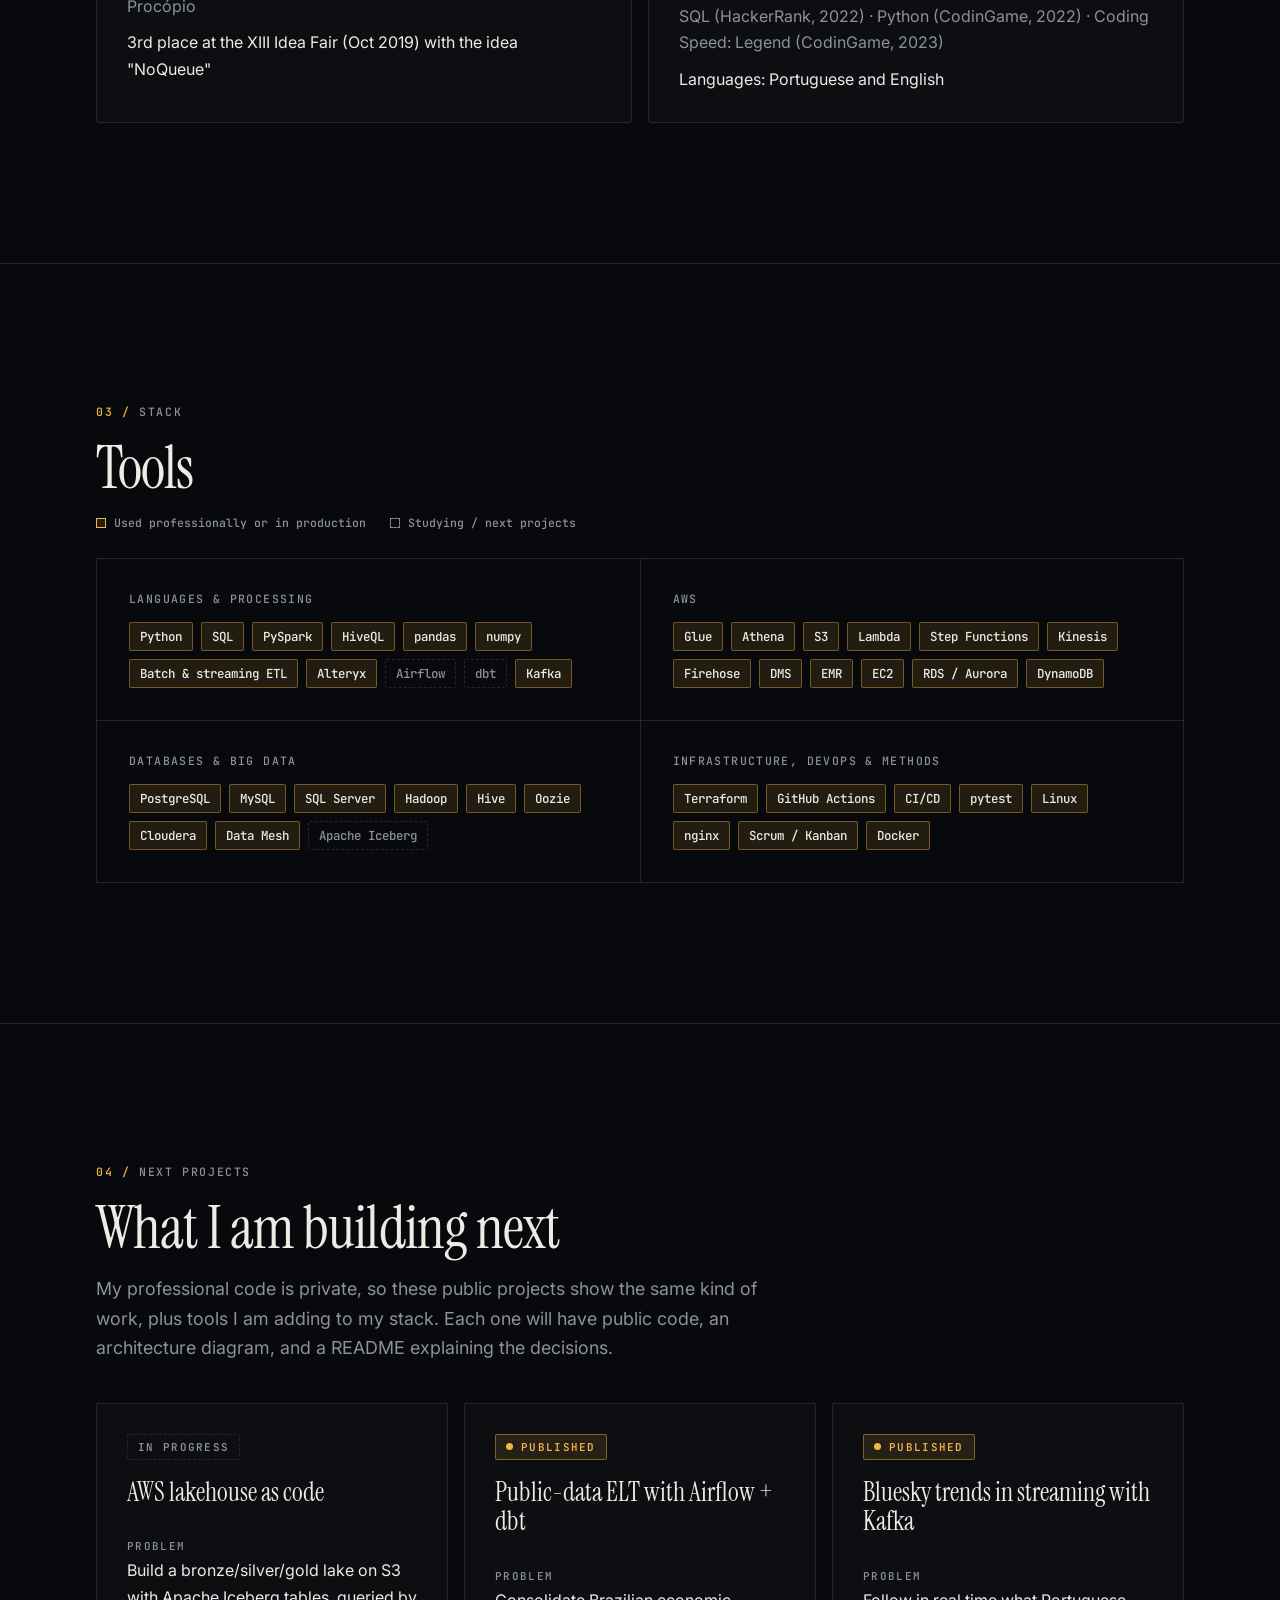
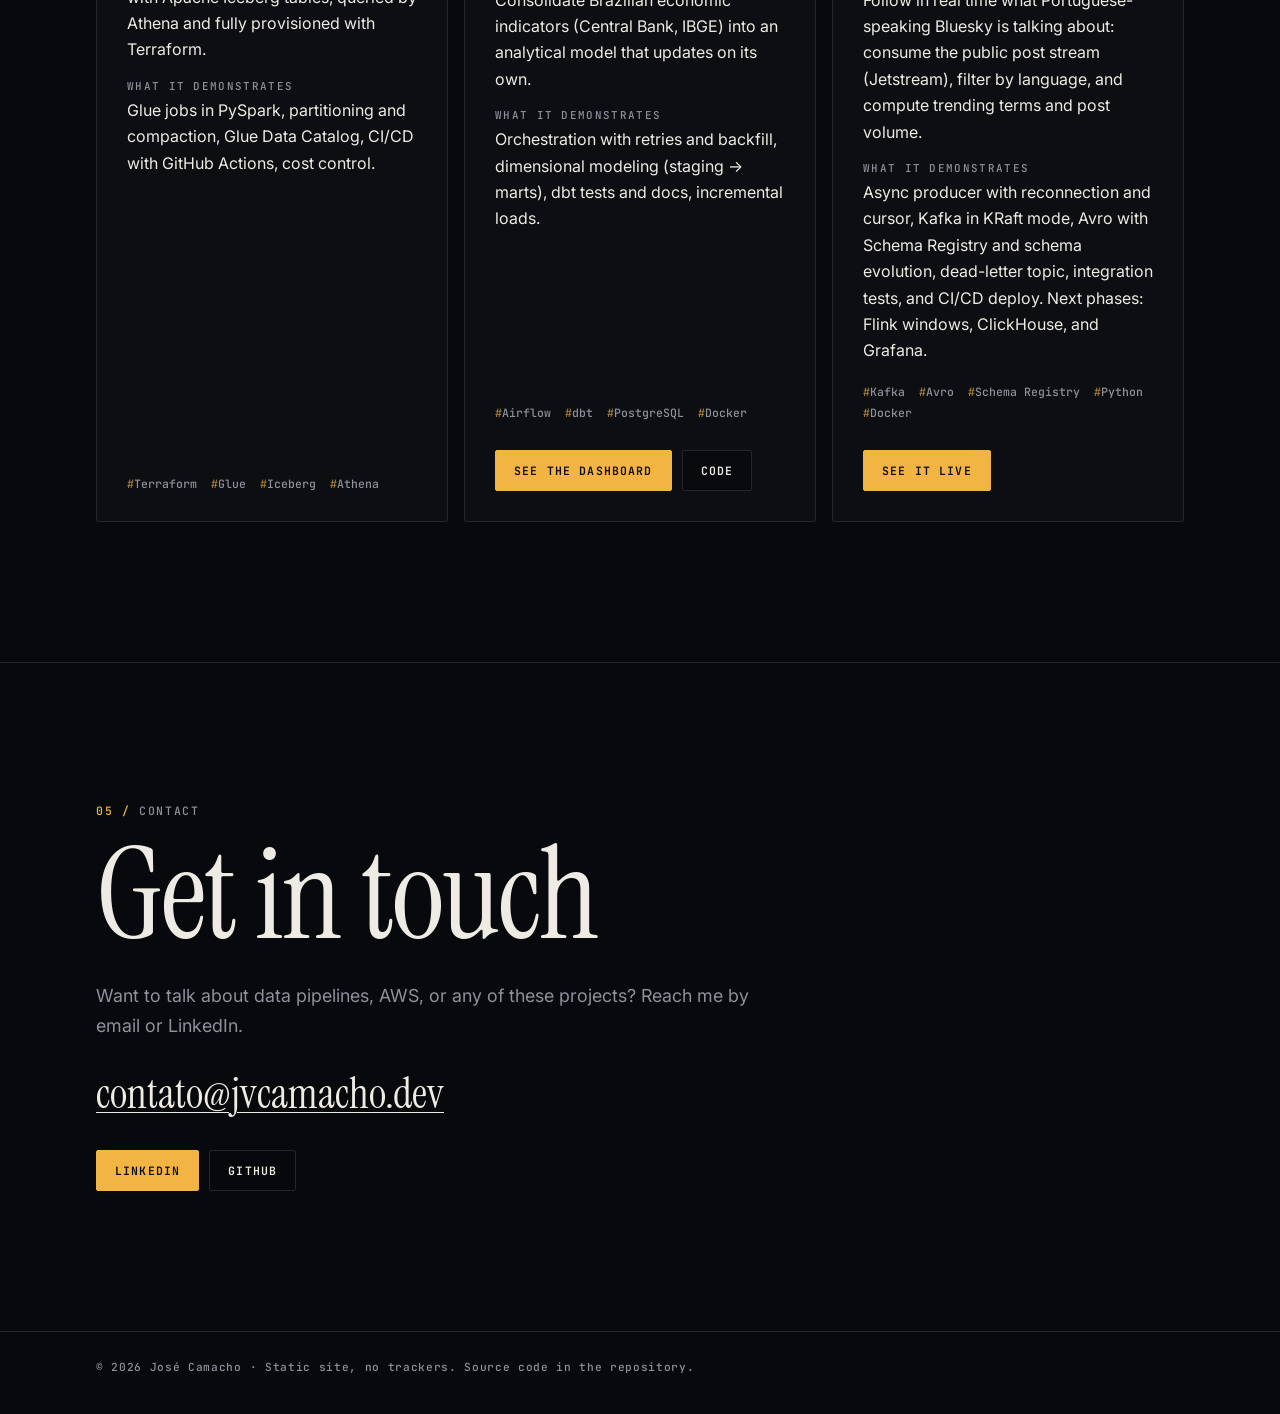
==== commit 4190d850: "Portfólio de Engenharia de Dados (PT/EN) Site estático servido pelo GitHub Pages em jvcamacho.dev: e" ====
--- a/index.html
+++ b/index.html
@@ -9,7 +9,7 @@
 <meta property="og:type" content="website">
 <meta property="og:url" content="https://jvcamacho.dev/">
 <meta property="og:title" content="José Camacho · Data Engineer Portfolio">
-<meta property="og:description" content="Data Engineer at GFT building batch and streaming pipelines on AWS with Terraform. Projects: Órbita Notícias, a live news pipeline, and indicadores-br, an Airflow + dbt ELT.">
+<meta property="og:description" content="Data Engineer at GFT building batch and streaming pipelines on AWS with Terraform. Projects: indicadores-br, an Airflow + dbt ELT, and bluesky-trends, real-time streaming with Kafka.">
 <meta property="og:image" content="https://jvcamacho.dev/assets/og-image.png">
 <meta property="og:image:width" content="1200">
 <meta property="og:image:height" content="627">
@@ -30,7 +30,6 @@
       <a href="#sobre" data-i18n="nav.about">Sobre</a>
       <a href="#experiencia" data-i18n="nav.exp">Experiência</a>
       <a href="#stack" data-i18n="nav.stack">Stack</a>
-      <a href="#destaque" data-i18n="nav.featured">Projeto</a>
       <a href="#proximos" data-i18n="nav.roadmap">Próximos</a>
       <a href="#contato" data-i18n="nav.contact">Contato</a>
     </nav>
@@ -78,7 +77,6 @@
       <h2 data-i18n="about.title">Pipelines escaláveis, entregues como código</h2>
       <p class="lead" data-i18n="about.p1">Sou Engenheiro de Computação pela UTFPR e trabalho com dados desde 2022. Minha experiência inclui projetar, implementar e otimizar pipelines de dados, com base sólida em Big Data (<strong>Hadoop, PySpark, Hive</strong>) e no ecossistema AWS (<strong>Glue, Athena, S3, Lambda, Step Functions, Kinesis</strong>), além de bancos relacionais e não relacionais.</p>
       <p class="lead" data-i18n="about.p2">Hoje, na GFT, implanto pipelines batch e streaming com <strong>Terraform e GitHub Actions</strong> e ajudo a transformar dados de dezenas de contas AWS em produtos num <strong>Data Mesh</strong>. Antes, na TCS, migrei rotinas legadas de SQL Server e SAS para Hadoop e, depois, para AWS Glue.</p>
-      <p class="lead" data-i18n="about.p3">Fora do trabalho, construo o <strong>Órbita Notícias</strong>, um pipeline de notícias que opero em produção de ponta a ponta, da ingestão ao serving.</p>
     </div>
   </section>
 
@@ -169,7 +167,7 @@
         <div class="stack-group">
           <h3 data-i18n="stack.g.storage">Bancos de dados e Big Data</h3>
           <ul class="chips">
-            <li class="chip used">PostgreSQL</li><li class="chip used">MySQL</li><li class="chip used">SQL Server</li><li class="chip used">SQLite</li>
+            <li class="chip used">PostgreSQL</li><li class="chip used">MySQL</li><li class="chip used">SQL Server</li>
             <li class="chip used">Hadoop</li><li class="chip used">Hive</li><li class="chip used">Oozie</li><li class="chip used">Cloudera</li>
             <li class="chip used">Data Mesh</li><li class="chip">Apache Iceberg</li>
           </ul>
@@ -180,72 +178,6 @@
             <li class="chip used">Terraform</li><li class="chip used">GitHub Actions</li><li class="chip used">CI/CD</li><li class="chip used">pytest</li>
             <li class="chip used">Linux</li><li class="chip used">nginx</li><li class="chip used" data-i18n="stack.agile">Scrum / Kanban</li><li class="chip used">Docker</li>
           </ul>
-        </div>
-      </div>
-    </div>
-  </section>
-
-  <section id="destaque" class="feature">
-    <div class="wrap">
-      <p class="eyebrow" data-i18n="feat.eyebrow">Projeto pessoal</p>
-      <h2 class="feature-title">Órbita Notícias</h2>
-      <span class="badge live" data-i18n="feat.badge">No ar em produção</span>
-      <p class="lead" data-i18n="feat.desc">Comparador de cobertura jornalística. Coleta as manchetes de 42 veículos de todo o espectro político, detecta quais tratam do <strong>mesmo acontecimento</strong> e mostra, lado a lado, como cada um enquadrou o fato. Projetei, construí e opero o sistema de ponta a ponta.</p>
-
-      <div class="pipeline">
-<svg viewBox="0 0 900 150" role="img" aria-labelledby="pipe-t">
-  <title id="pipe-t">Pipeline: fontes → ingestão → SQLite → agrupamento → cache → Flask + nginx</title>
-  <defs><marker id="arr" viewBox="0 0 10 10" refX="9" refY="5" markerWidth="7" markerHeight="7" orient="auto"><path d="M0,0 L10,5 L0,10 z" fill="currentColor" style="color:var(--muted)"/></marker></defs>
-  <g class="node"><rect x="4" y="45" width="122" height="60" rx="10"/><text x="65" y="72" text-anchor="middle" data-i18n="pipe.src">42 veículos</text><text class="sub" x="65" y="90" text-anchor="middle" data-i18n="pipe.src.sub">RSS + sitemap</text></g>
-  <g class="node hl"><rect x="156" y="45" width="122" height="60" rx="10"/><text x="217" y="72" text-anchor="middle" data-i18n="pipe.ingest">Ingestão</text><text class="sub" x="217" y="90" text-anchor="middle" data-i18n="pipe.ingest.sub">valida · deduplica</text></g>
-  <g class="node"><rect x="308" y="45" width="122" height="60" rx="10"/><text x="369" y="72" text-anchor="middle" data-i18n="pipe.store">SQLite</text><text class="sub" x="369" y="90" text-anchor="middle" data-i18n="pipe.store.sub">artigos · migrações</text></g>
-  <g class="node hl"><rect x="460" y="45" width="122" height="60" rx="10"/><text x="521" y="72" text-anchor="middle" data-i18n="pipe.cluster">Agrupamento</text><text class="sub" x="521" y="90" text-anchor="middle" data-i18n="pipe.cluster.sub">TF-IDF + regras</text></g>
-  <g class="node"><rect x="612" y="45" width="122" height="60" rx="10"/><text x="673" y="72" text-anchor="middle" data-i18n="pipe.cache">Cache</text><text class="sub" x="673" y="90" text-anchor="middle" data-i18n="pipe.cache.sub">pré-computado</text></g>
-  <g class="node"><rect x="764" y="45" width="132" height="60" rx="10"/><text x="830" y="72" text-anchor="middle" data-i18n="pipe.serve">Flask + nginx</text><text class="sub" x="830" y="90" text-anchor="middle" data-i18n="pipe.serve.sub">cache de 60 s</text></g>
-  <path class="edge" d="M126,75 H152" marker-end="url(#arr)"/><path class="edge" d="M278,75 H304" marker-end="url(#arr)"/>
-  <path class="edge" d="M430,75 H456" marker-end="url(#arr)"/><path class="edge" d="M582,75 H608" marker-end="url(#arr)"/>
-  <path class="edge" d="M734,75 H760" marker-end="url(#arr)"/>
-  <text class="edge-label" x="217" y="30" text-anchor="middle" data-i18n="pipe.every5">a cada 5 min</text>
-  <text class="edge-label" x="521" y="30" text-anchor="middle" data-i18n="pipe.every15">a cada 15 min</text>
-  <text class="sub" x="445" y="138" text-anchor="middle">worker (systemd)  ·  web (gunicorn)</text>
-</svg>
-
-      </div>
-
-      <div class="live" id="orbita-live" hidden>
-        <p class="badge live" data-i18n="live.badge">Ao vivo · dados de produção</p>
-        <div class="grid cols-4">
-          <div class="stat"><b data-live="materias_na_janela">—</b><span data-i18n="live.s1">matérias nas últimas 48 h</span></div>
-          <div class="stat"><b data-live="eventos_na_janela">—</b><span data-i18n="live.s2">acontecimentos agrupados agora</span></div>
-          <div class="stat"><b data-live-since="ultima_coleta">—</b><span data-i18n="live.s3">desde a última coleta</span></div>
-          <div class="stat"><b data-live-since="ultimo_agrupamento">—</b><span data-i18n="live.s4">desde o último agrupamento</span></div>
-        </div>
-      </div>
-
-      <div class="grid cols-4">
-        <div class="stat"><b data-live="veiculos_ativos">42</b><span data-i18n="feat.s1">fontes ingeridas</span></div>
-        <div class="stat"><b>5 min</b><span data-i18n="feat.s2">intervalo de ingestão</span></div>
-        <div class="stat"><b>15 min</b><span data-i18n="feat.s3">intervalo de reagrupamento</span></div>
-        <div class="stat"><b data-i18n="feat.v4">1.130</b><span data-i18n="feat.s4">testes automatizados</span></div>
-        <div class="stat"><b>48 h</b><span data-i18n="feat.s5">janela de comparação</span></div>
-        <div class="stat"><b>100%</b><span data-i18n="feat.s6">precision no corpus rotulado</span></div>
-        <div class="stat"><b>1 GB</b><span data-i18n="feat.s7">servidor de produção</span></div>
-        <div class="stat"><b>7</b><span data-i18n="feat.s8">workflows no GitHub Actions</span></div>
-      </div>
-
-      <div class="card">
-        <h3 data-i18n="feat.hl.title">Destaques de engenharia de dados</h3>
-        <ul class="check">
-          <li data-i18n="feat.hl.1"><strong>Ingestão resiliente:</strong> RSS com fallback automático para o sitemap de notícias quando o feed congela sem aviso; log de falhas por fonte em JSONL; workflow diário de saúde dos feeds.</li>
-          <li data-i18n="feat.hl.2"><strong>Migrações de schema como comando:</strong> versionadas, com trava e backup antes de cada execução; um script de backfill reconstrói eventos antigos.</li>
-          <li data-i18n="feat.hl.3"><strong>Camada de serving pré-computada:</strong> a etapa pesada (TF-IDF + agrupamento) roda só no worker; a camada web lê um cache pronto e continua no ar se o worker cair.</li>
-          <li data-i18n="feat.hl.4"><strong>Qualidade medida:</strong> corpus rotulado de 192 manchetes, precision/recall/F1 por par e um teste que reprova se a métrica cair abaixo da linha de base.</li>
-          <li data-i18n="feat.hl.5"><strong>CI/CD:</strong> lint, testes, auditoria de dependências, deploy com health check e rollback automático.</li>
-        </ul>
-        <ul class="tags"><li>Python</li><li>SQLite</li><li>scikit-learn</li><li>spaCy</li><li>Flask</li><li>nginx</li><li>systemd</li><li>GitHub Actions</li></ul>
-        <div class="actions">
-          <a class="btn primary" href="projetos/orbita.html" data-i18n="feat.cta.case">Ler o estudo de caso</a>
-          <a class="btn" data-cfg-href="orbita_site" href="#" data-i18n="feat.cta.site">Visitar o site</a>
         </div>
       </div>
     </div>
@@ -280,7 +212,7 @@
           <ul class="tags"><li>Airflow</li><li>dbt</li><li>PostgreSQL</li><li>Docker</li></ul>
           <div class="actions">
             <a class="btn primary" href="https://jvcamacho1.github.io/indicadores-br/" data-i18n="road.2.painel">Ver o painel</a>
-            <a class="btn" href="https://github.com/jvcamacho1/indicadores-br" data-i18n="feat.cta.repo">Código</a>
+            <a class="btn" href="https://github.com/jvcamacho1/indicadores-br" data-i18n="road.cta.repo">Código</a>
           </div>
         </article>
         <article class="card">
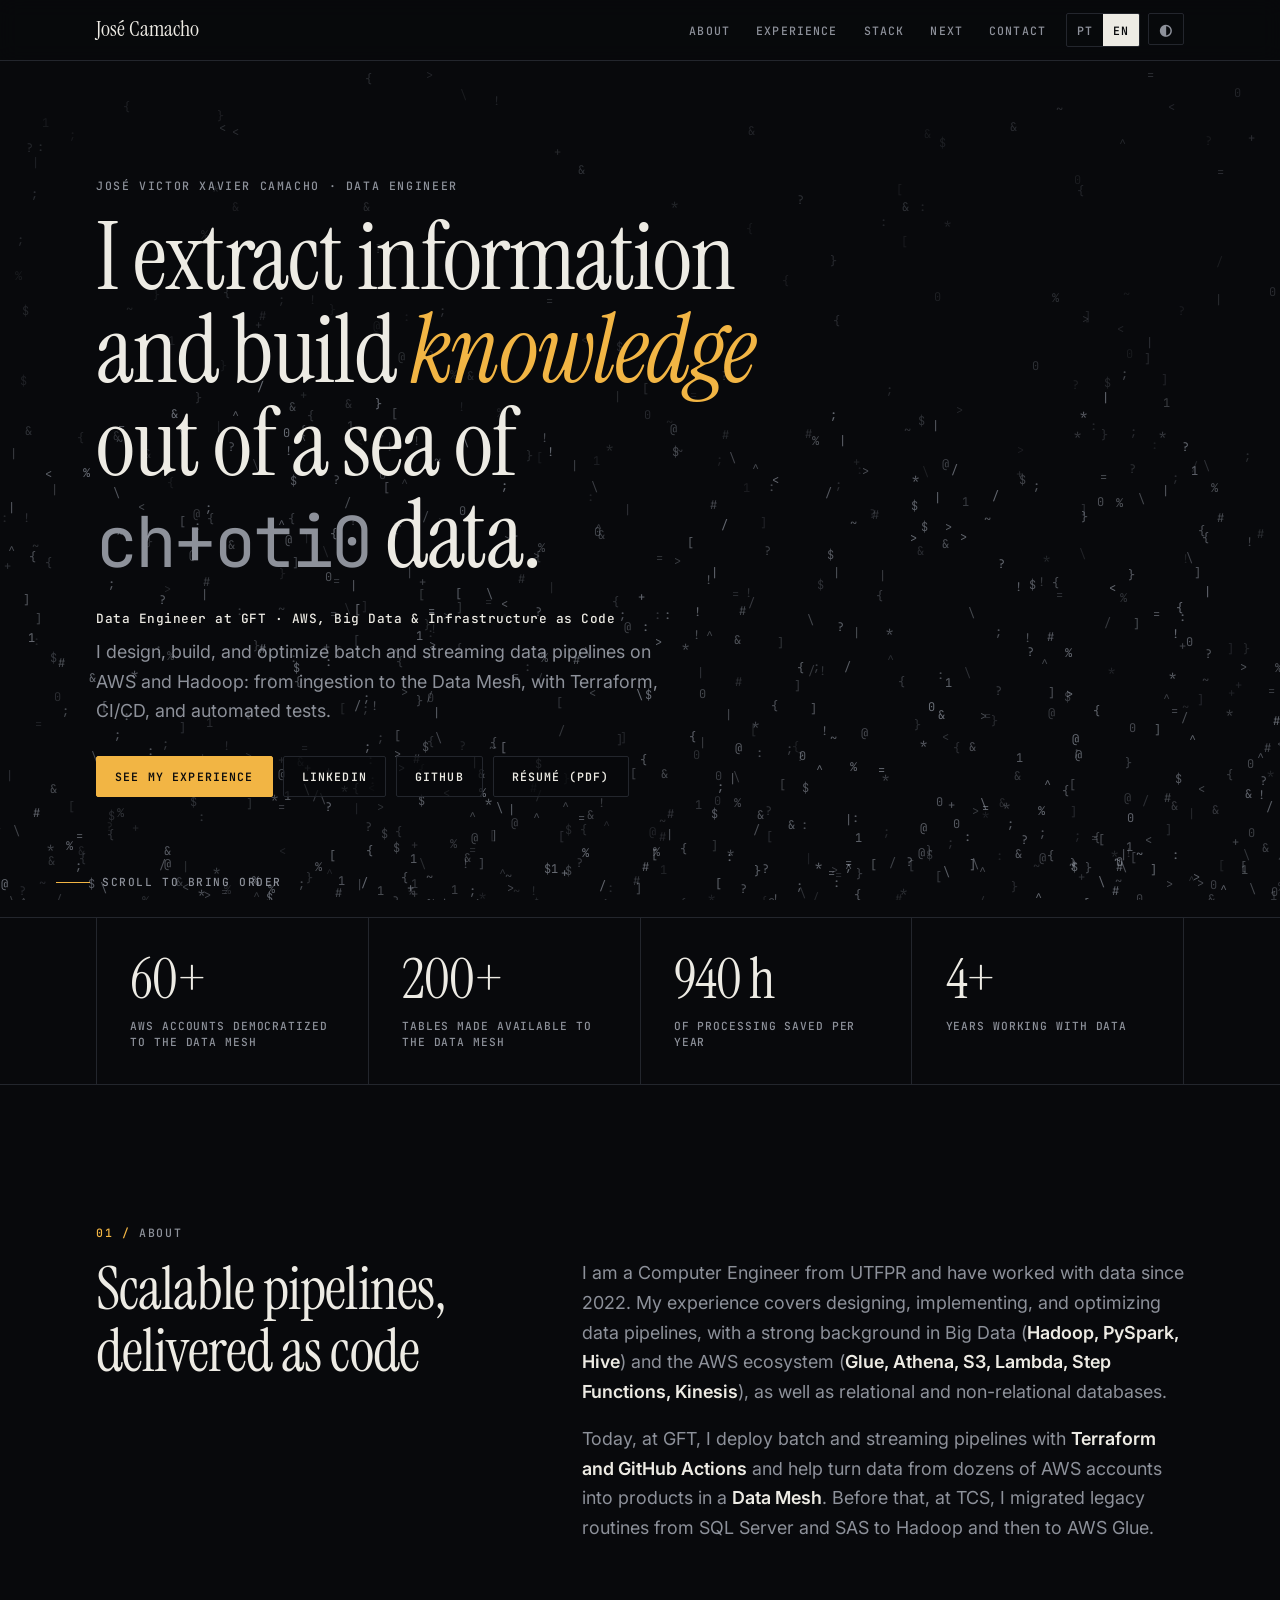
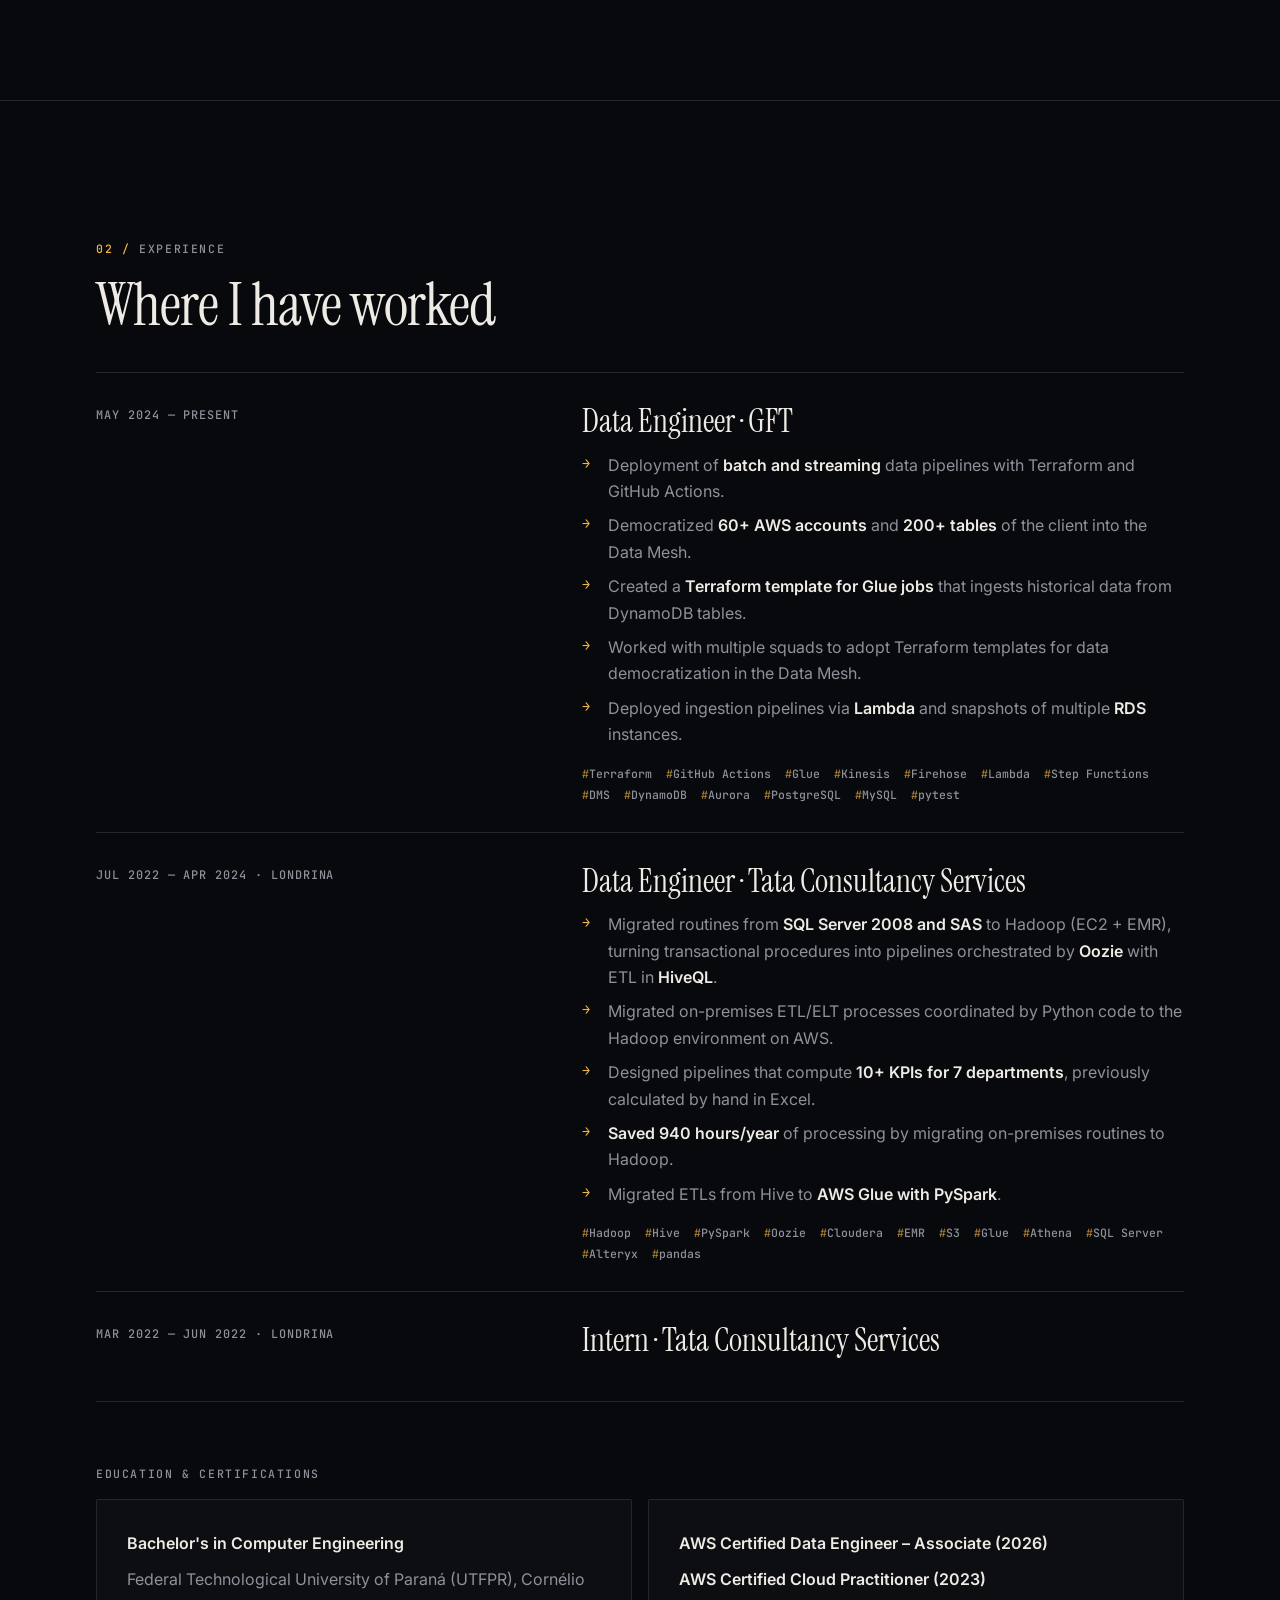
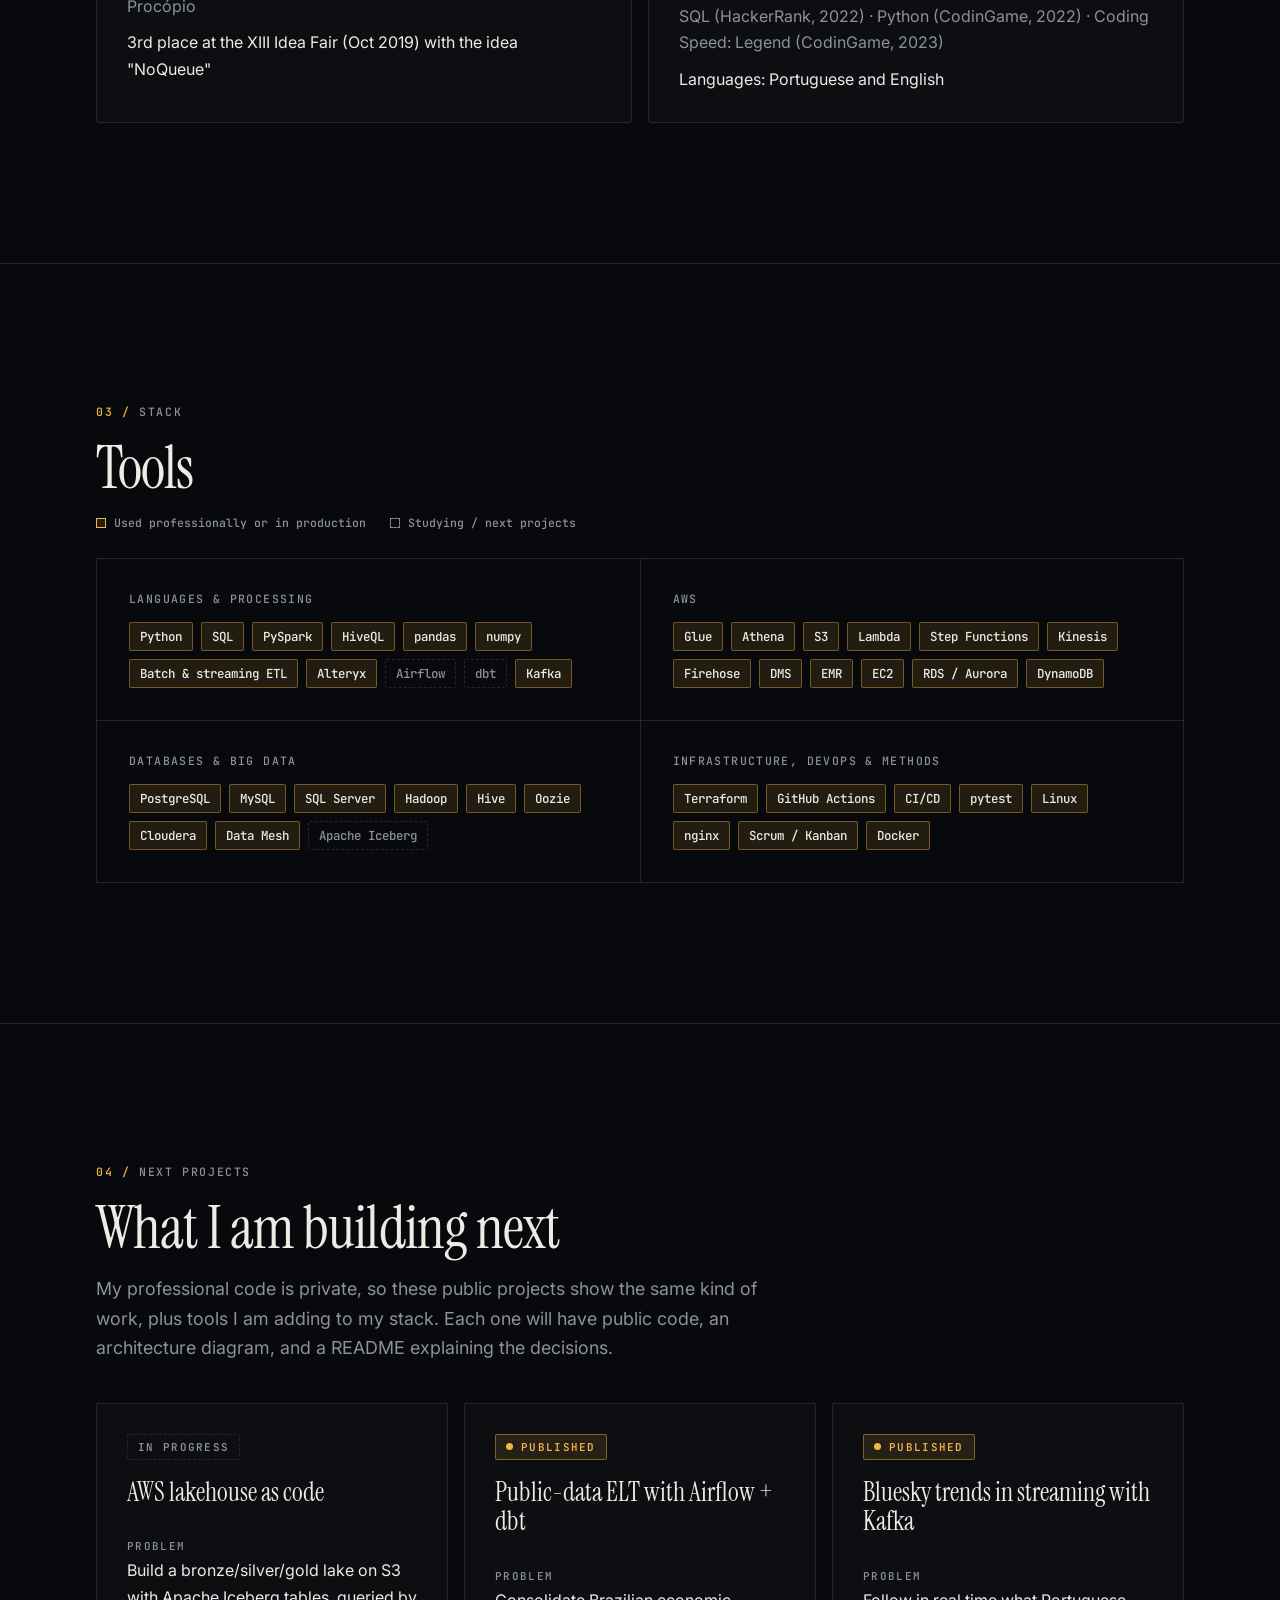
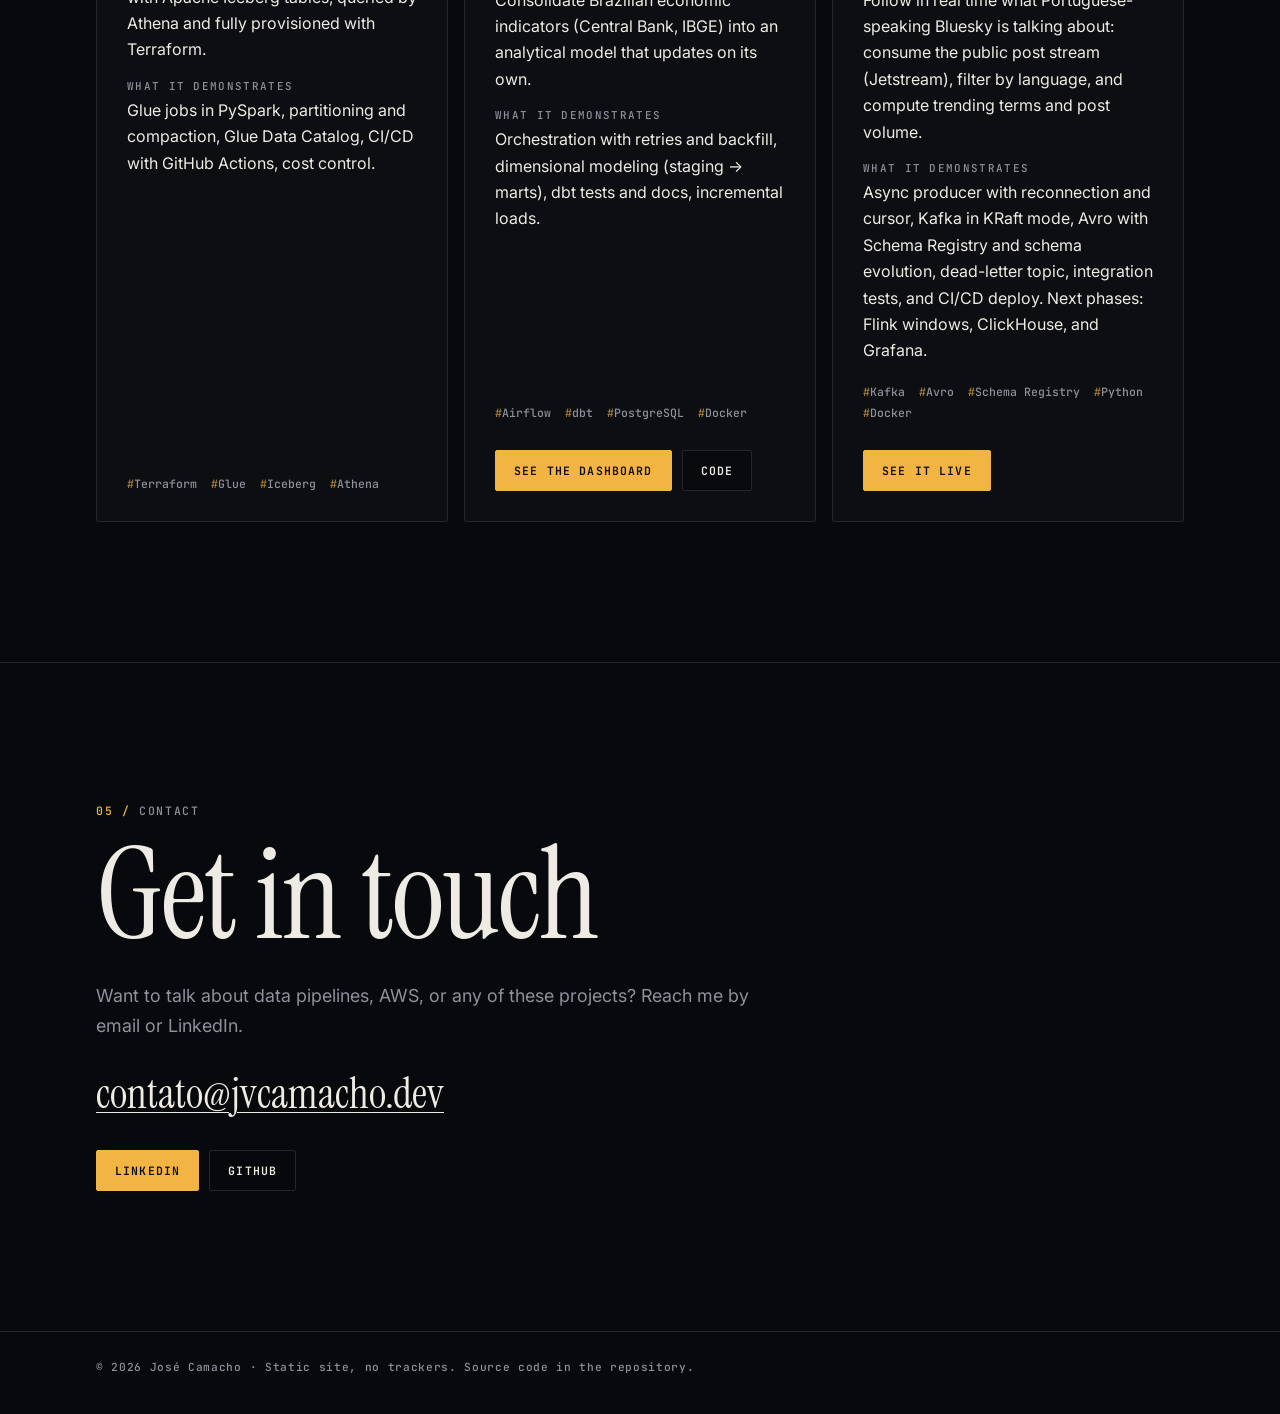
==== commit e7715aee: "Força o LinkedIn a buscar a imagem de preview nova O LinkedIn guarda a imagem do Open Graph pelo end" ====
--- a/index.html
+++ b/index.html
@@ -10,7 +10,7 @@
 <meta property="og:url" content="https://jvcamacho.dev/">
 <meta property="og:title" content="José Camacho · Data Engineer Portfolio">
 <meta property="og:description" content="Data Engineer at GFT building batch and streaming pipelines on AWS with Terraform. Projects: indicadores-br, an Airflow + dbt ELT, and bluesky-trends, real-time streaming with Kafka.">
-<meta property="og:image" content="https://jvcamacho.dev/assets/og-image.png">
+<meta property="og:image" content="https://jvcamacho.dev/assets/og-image.png?v=2">
 <meta property="og:image:width" content="1200">
 <meta property="og:image:height" content="627">
 <meta property="og:image:alt" content="José Camacho, Data Engineer: 60+ AWS accounts in a Data Mesh, 200+ tables, 940 hours per year of processing saved.">
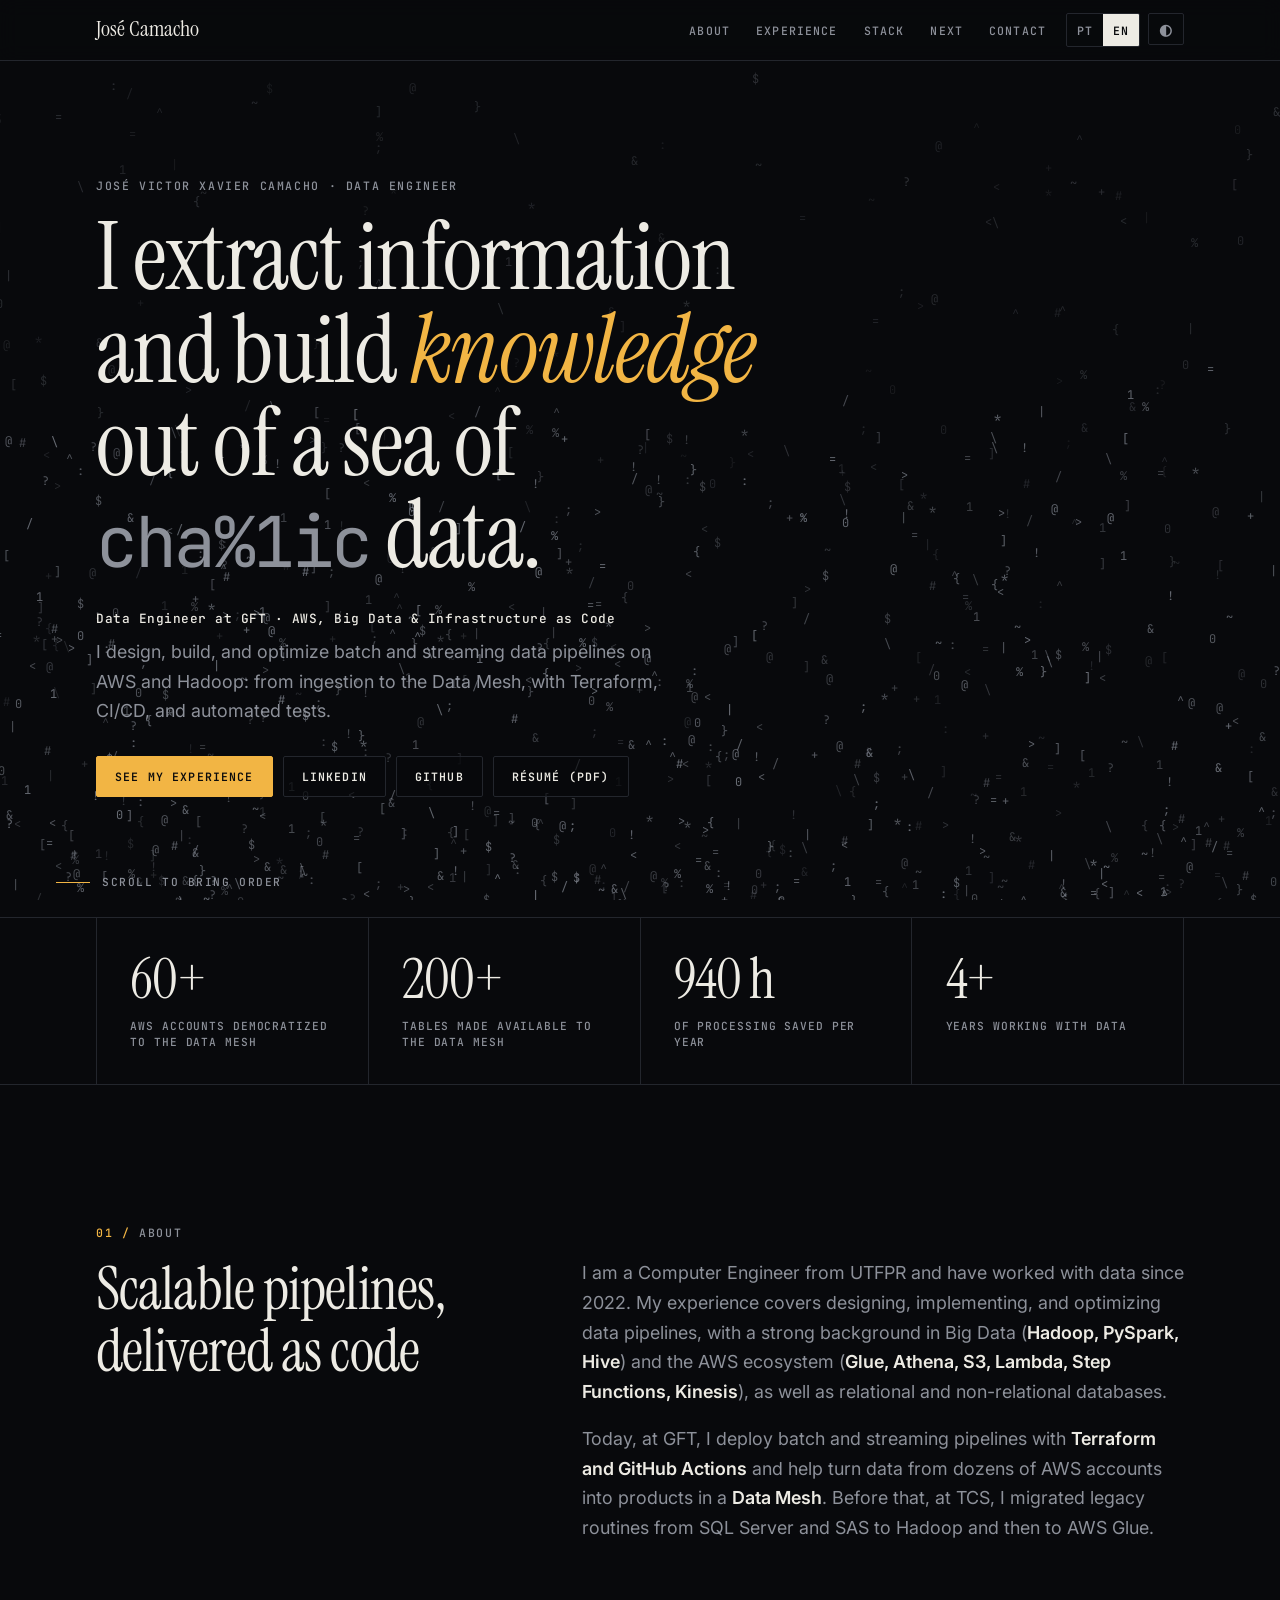
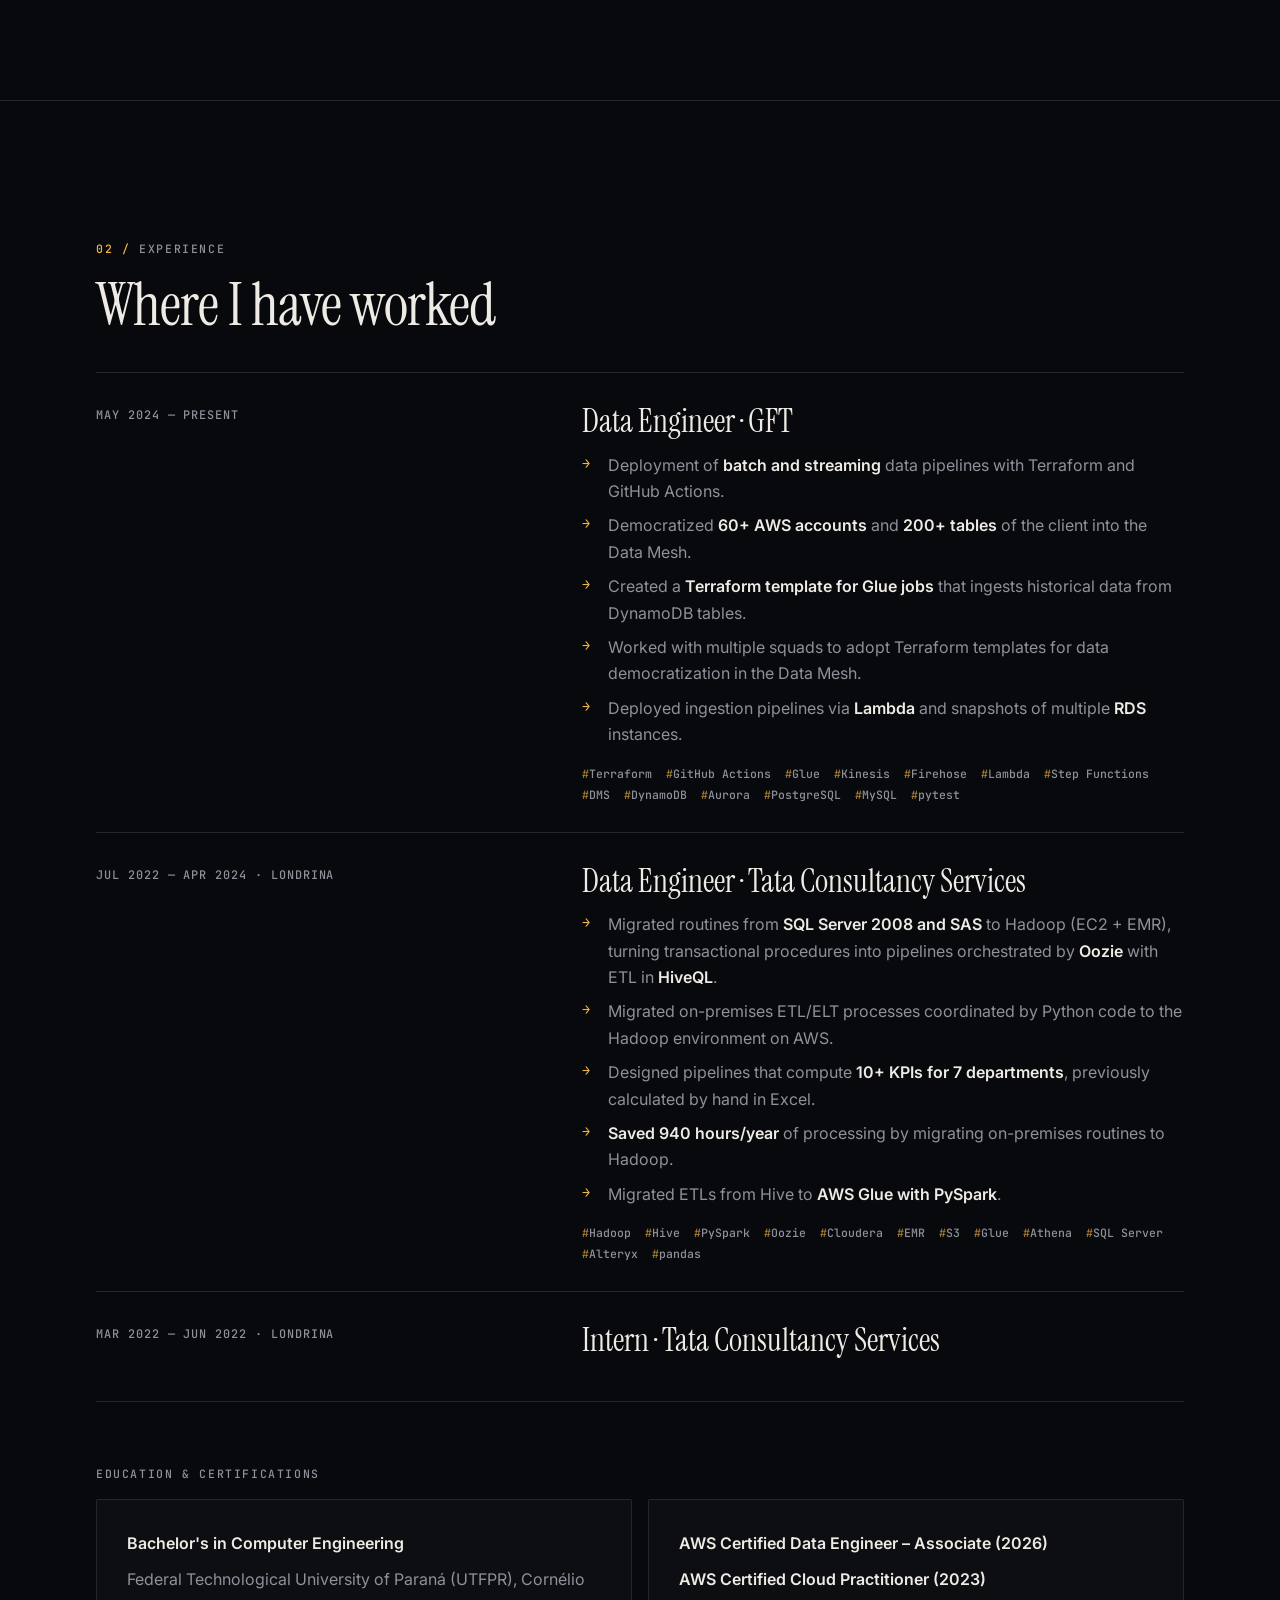
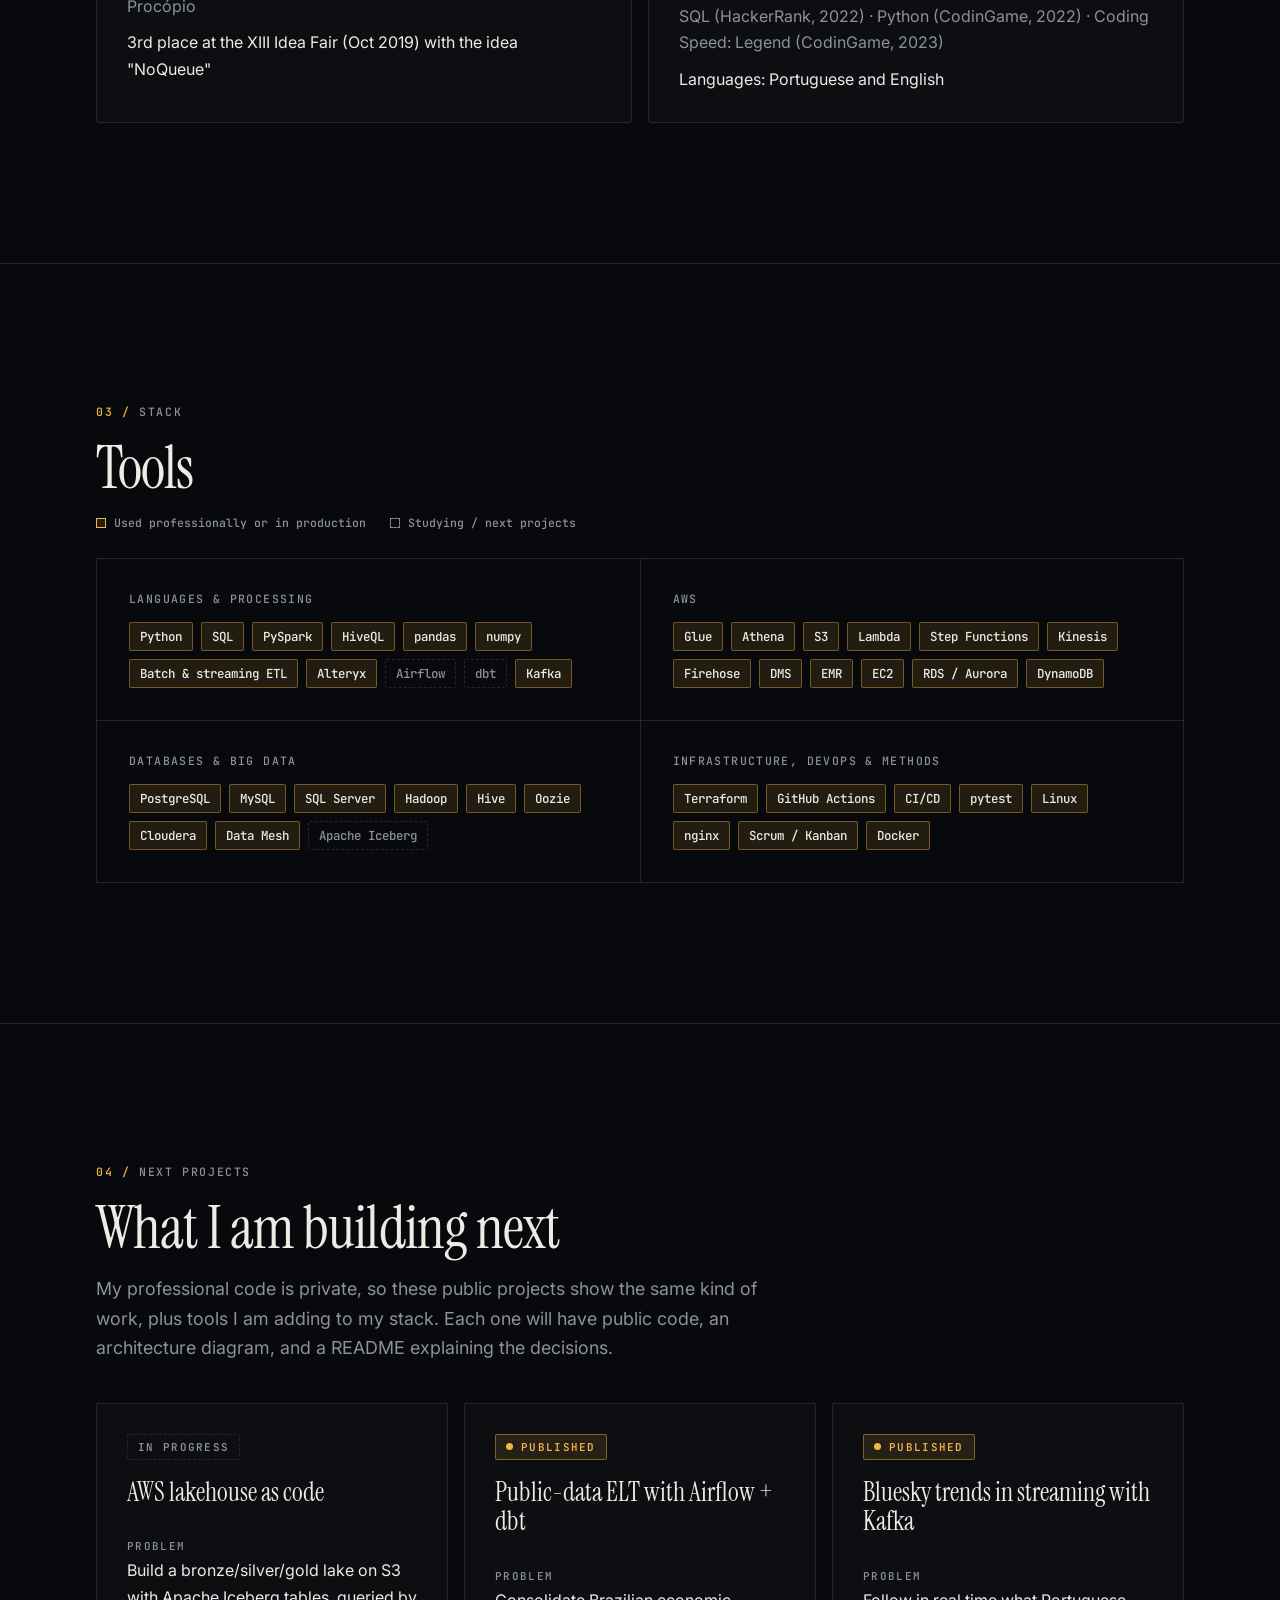
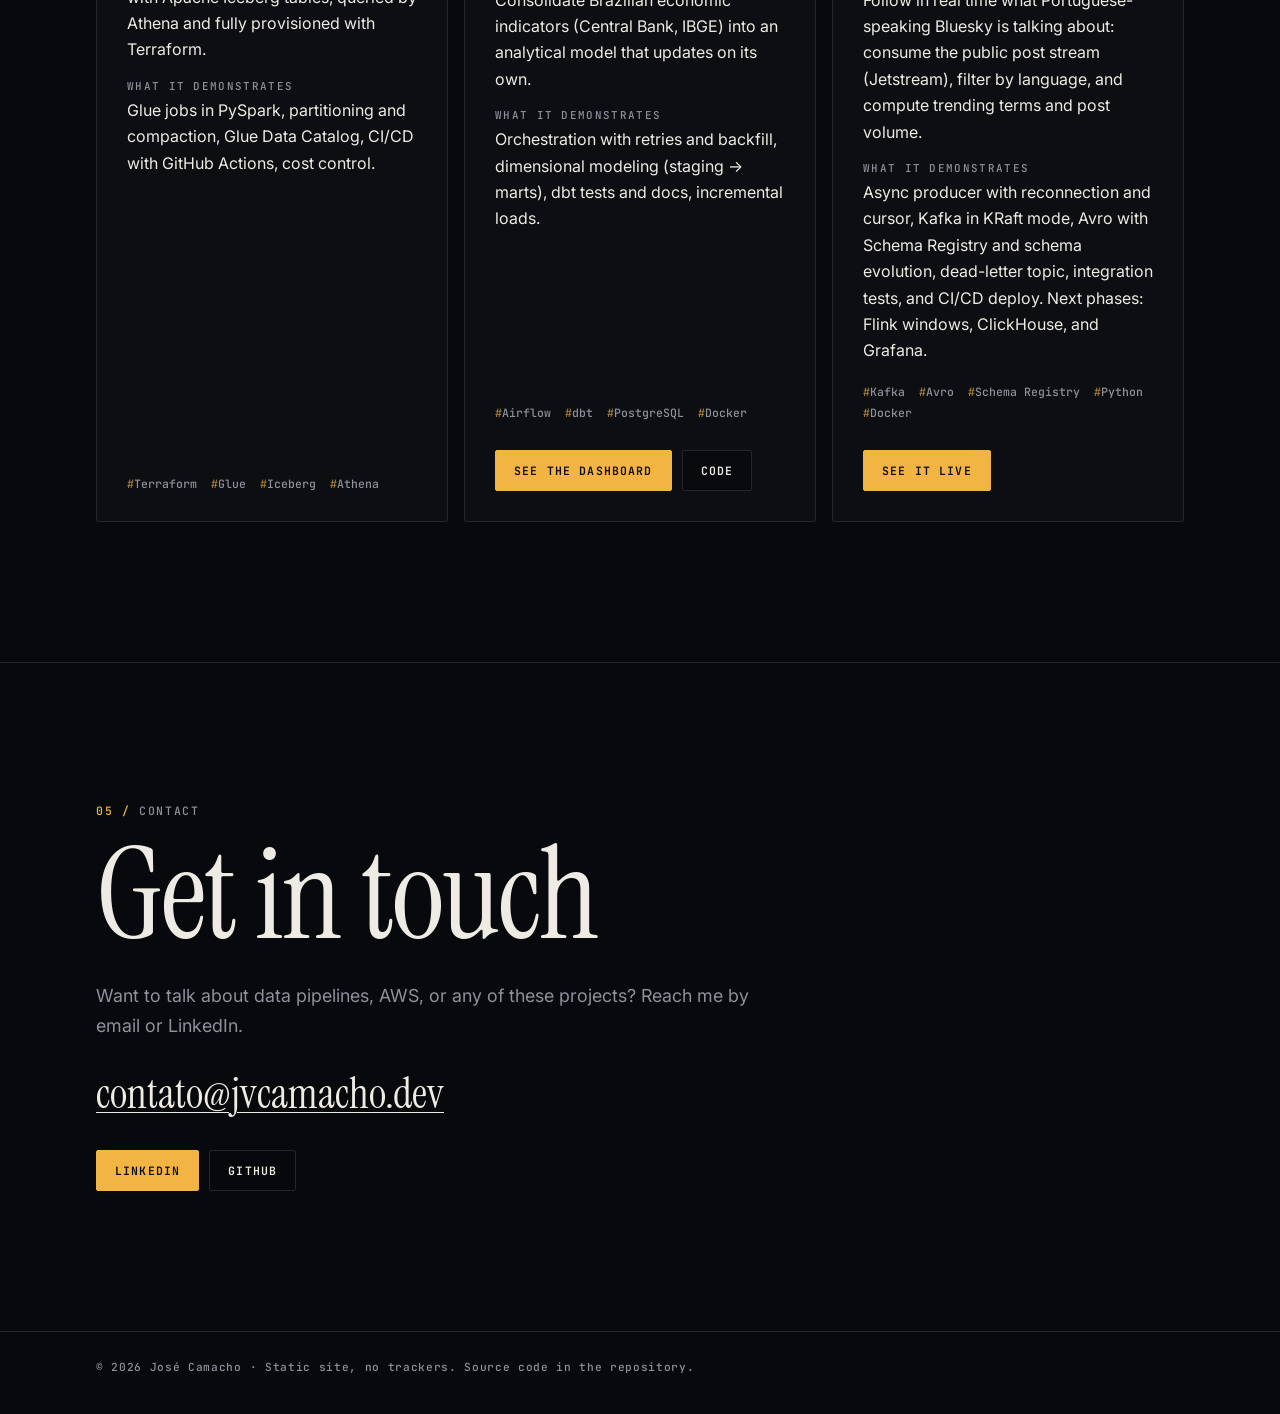
==== commit e13a79e6: "Painel do indicadores-br no domínio jvcamacho.dev Co-Authored-By: Claude Opus 5.5 <noreply@anthropic" ====
--- a/index.html
+++ b/index.html
@@ -211,7 +211,7 @@
           </dl>
           <ul class="tags"><li>Airflow</li><li>dbt</li><li>PostgreSQL</li><li>Docker</li></ul>
           <div class="actions">
-            <a class="btn primary" href="https://jvcamacho1.github.io/indicadores-br/" data-i18n="road.2.painel">Ver o painel</a>
+            <a class="btn primary" href="https://jvcamacho.dev/indicadores-br/" data-i18n="road.2.painel">Ver o painel</a>
             <a class="btn" href="https://github.com/jvcamacho1/indicadores-br" data-i18n="road.cta.repo">Código</a>
           </div>
         </article>
